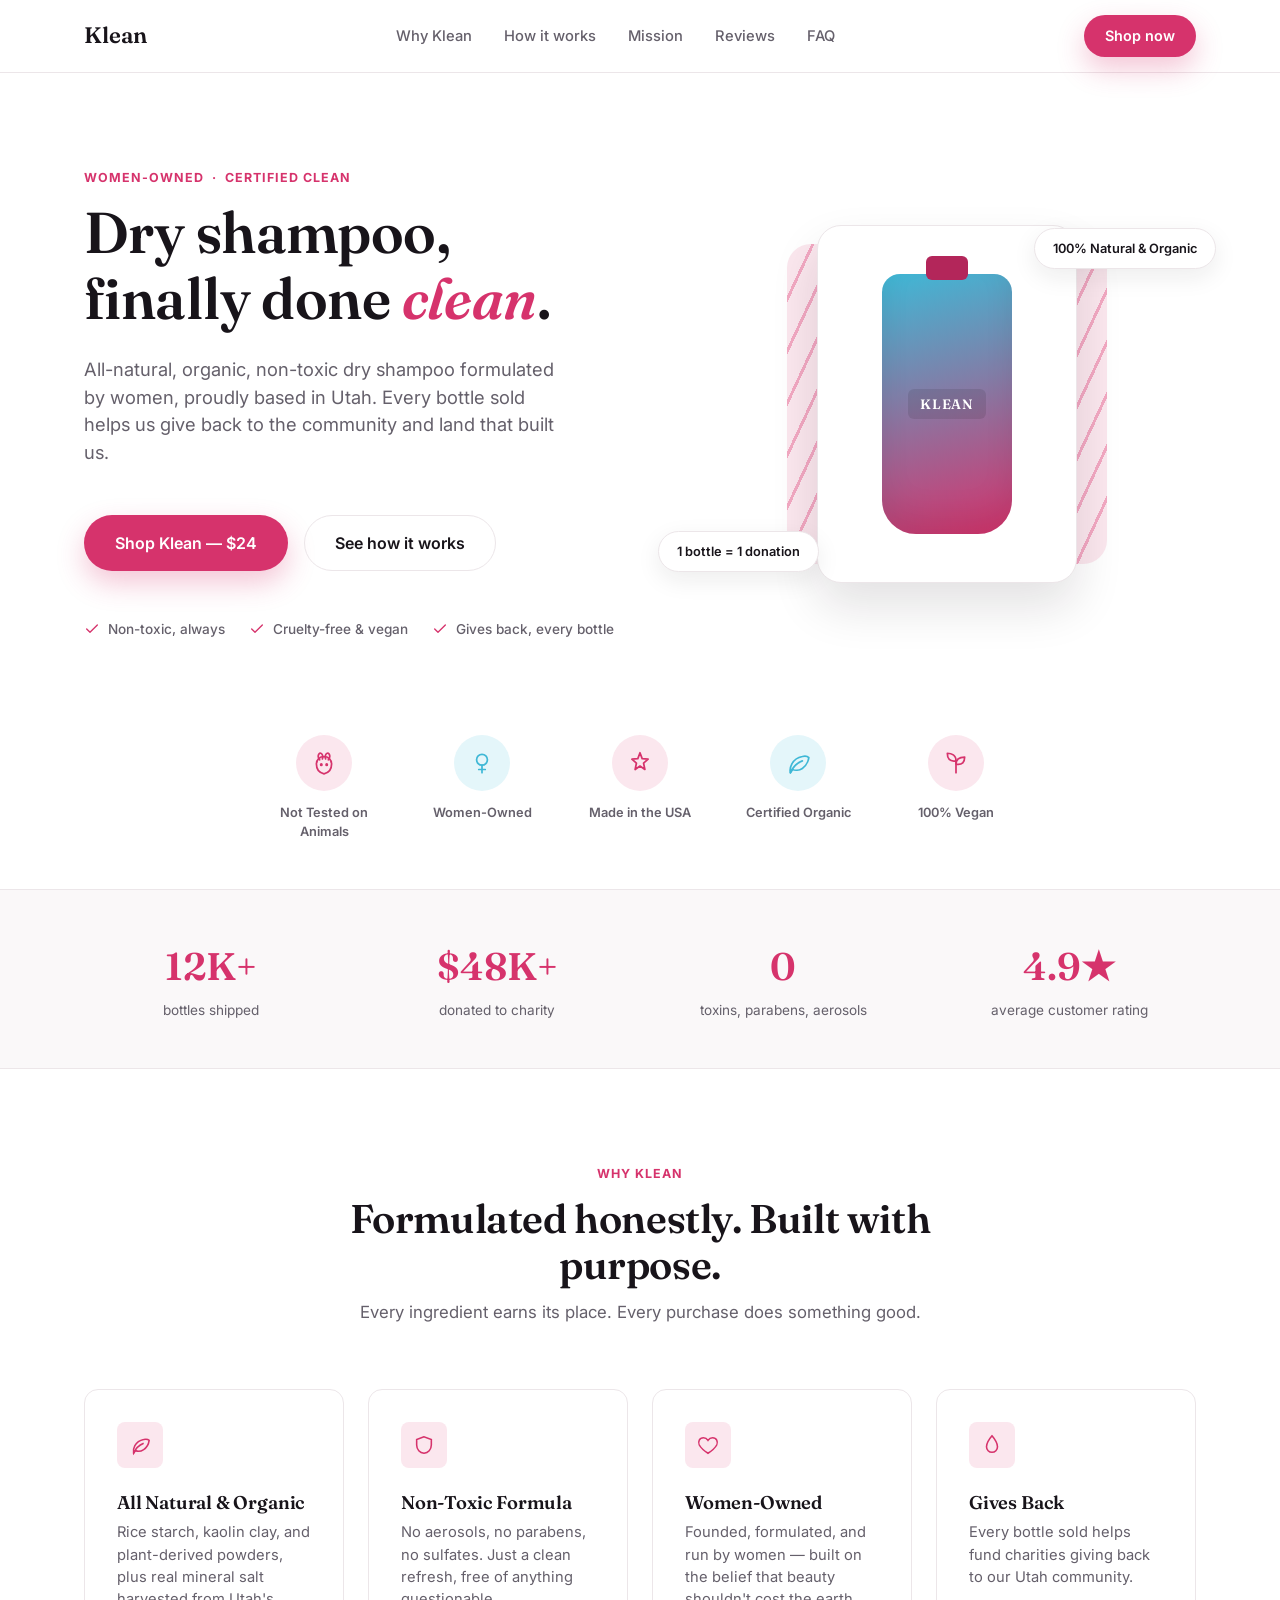
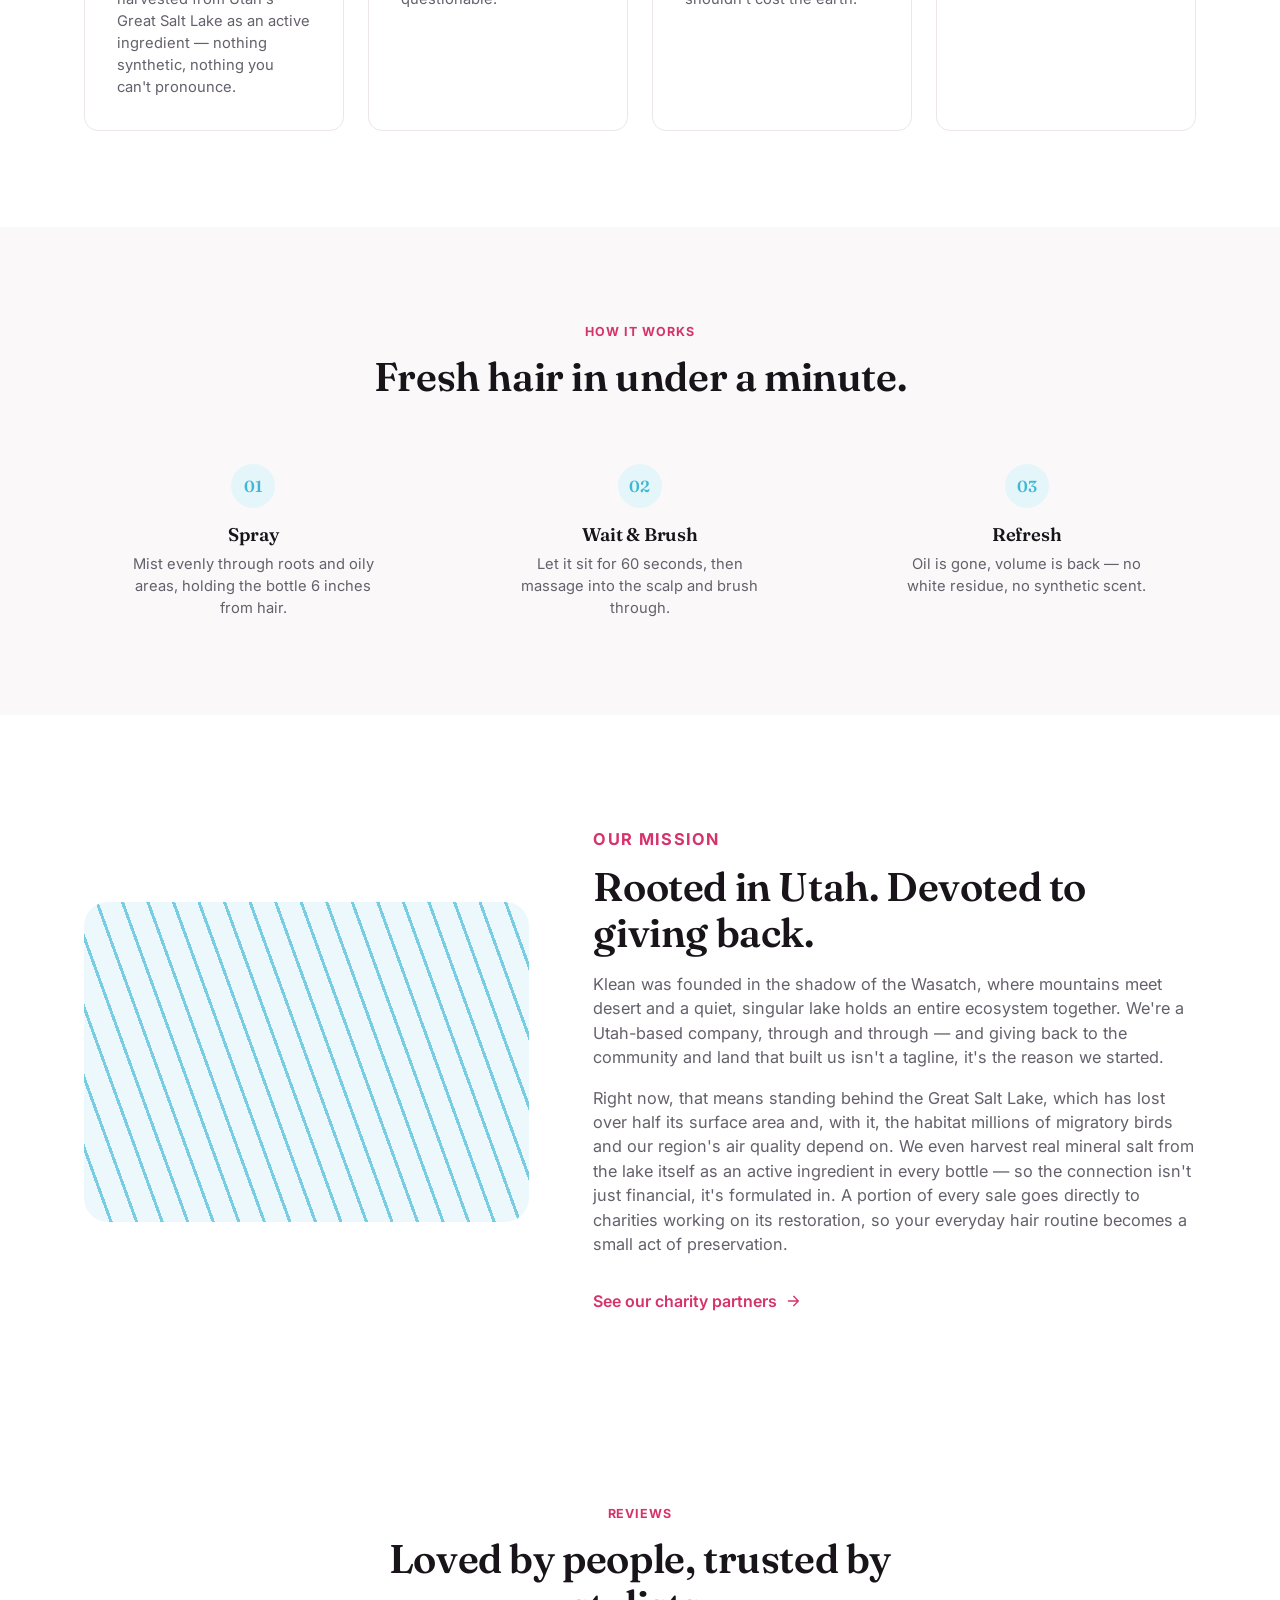
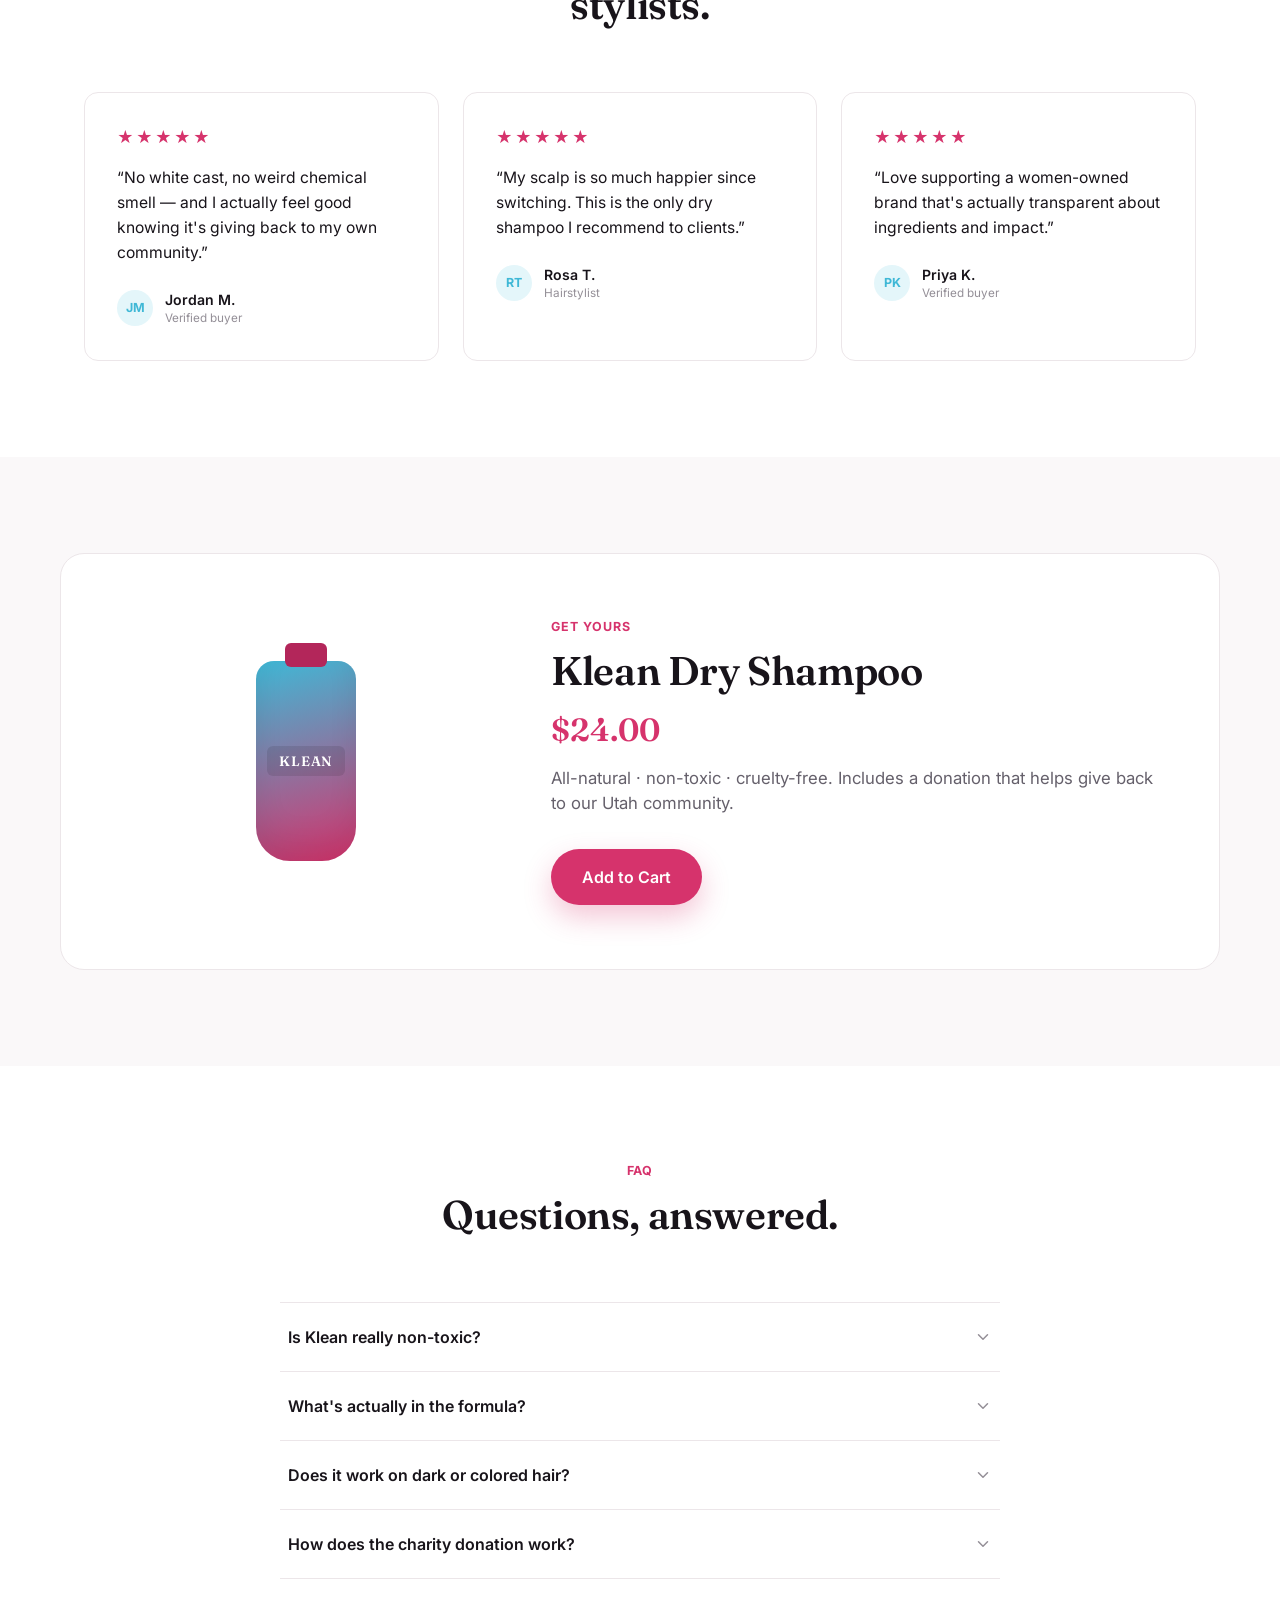
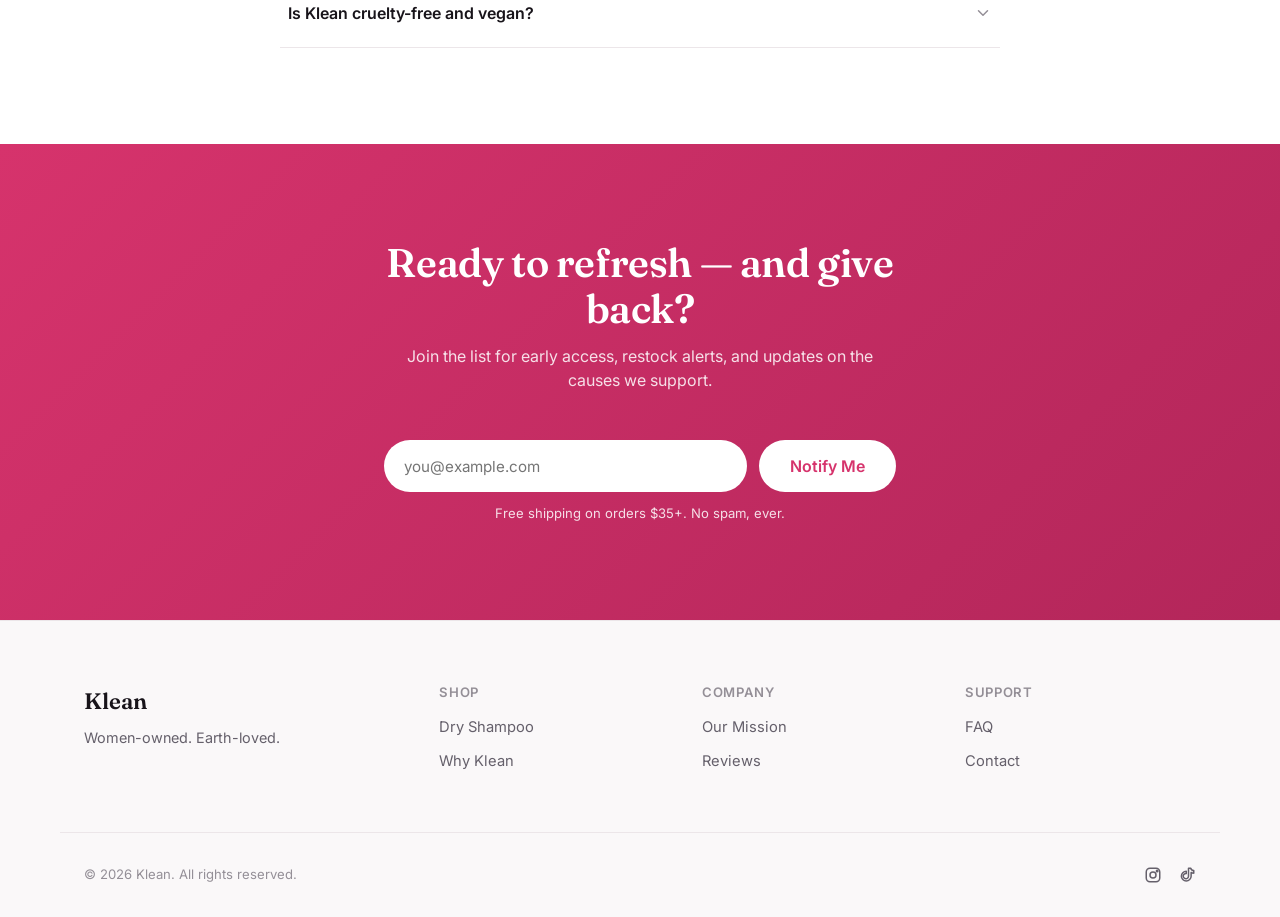
==== index.html @ 3b8fa29d "Initial commit: Klean dry shampoo landing page Premium responsive landing page with hero, certificat" ====
<!DOCTYPE html>
<html lang="en">
<head>
<meta charset="UTF-8">
<meta name="viewport" content="width=device-width, initial-scale=1.0">
<title>Klean — All-Natural, Non-Toxic Dry Shampoo</title>
<meta name="description" content="Klean is a women-owned, all-natural, organic, non-toxic dry shampoo, proudly based in Utah. Every bottle sold helps give back to the community and land that built us.">
<link rel="preconnect" href="https://fonts.googleapis.com">
<link rel="preconnect" href="https://fonts.gstatic.com" crossorigin>
<link href="https://fonts.googleapis.com/css2?family=Inter:wght@400;500;600;700;800&family=Fraunces:ital,wght@0,500;0,600;1,500&display=swap" rel="stylesheet">
<link rel="stylesheet" href="styles.css">
</head>
<body>

<a class="skip-link" href="#main">Skip to content</a>

<header class="site-header">
  <div class="container nav-row">
    <a href="#top" class="logo">Klean</a>

    <nav class="nav-links" id="nav-links" aria-label="Primary">
      <a href="#benefits">Why Klean</a>
      <a href="#how-it-works">How it works</a>
      <a href="#mission">Mission</a>
      <a href="#testimonials">Reviews</a>
      <a href="#faq">FAQ</a>
    </nav>

    <div class="nav-actions">
      <a href="#shop" class="btn btn-primary btn-sm">Shop now</a>
      <button class="nav-toggle" id="nav-toggle" aria-expanded="false" aria-controls="nav-links" aria-label="Toggle menu">
        <span></span><span></span><span></span>
      </button>
    </div>
  </div>
</header>

<main id="main">

  <!-- HERO -->
  <section class="hero" id="top">
    <div class="container hero-grid">
      <div class="hero-copy" data-reveal>
        <p class="eyebrow">Women-Owned &nbsp;&middot;&nbsp; Certified Clean</p>
        <h1>Dry shampoo,<br>finally done <em>clean</em>.</h1>
        <p class="hero-sub">All-natural, organic, non-toxic dry shampoo formulated by women, proudly based in Utah. Every bottle sold helps us give back to the community and land that built us.</p>
        <div class="hero-cta">
          <a href="#shop" class="btn btn-primary btn-lg">Shop Klean — $24</a>
          <a href="#how-it-works" class="btn btn-ghost btn-lg">See how it works</a>
        </div>
        <div class="hero-trust">
          <span><svg class="icon" viewBox="0 0 24 24"><path d="M20 6 9 17l-5-5"/></svg>Non-toxic, always</span>
          <span><svg class="icon" viewBox="0 0 24 24"><path d="M20 6 9 17l-5-5"/></svg>Cruelty-free &amp; vegan</span>
          <span><svg class="icon" viewBox="0 0 24 24"><path d="M20 6 9 17l-5-5"/></svg>Gives back, every bottle</span>
        </div>
      </div>

      <div class="hero-visual" data-reveal>
        <div class="hero-stripe-panel" aria-hidden="true"></div>
        <div class="bottle-card">
          <div class="bottle-mock">
            <span class="bottle-cap"></span>
            <span class="bottle-label">KLEAN</span>
          </div>
        </div>
        <div class="float-badge badge-top">100% Natural &amp; Organic</div>
        <div class="float-badge badge-bottom">1 bottle = 1 donation</div>
      </div>
    </div>
  </section>

  <!-- CERTIFICATIONS -->
  <section class="certs" aria-label="Certifications">
    <div class="container certs-grid" data-reveal>
      <div class="cert-badge">
        <div class="cert-icon">
          <svg viewBox="0 0 24 24"><path d="M8 9c-1.2-1.6-1.6-4-.7-5.3C8.4 2.4 9.6 3 10.4 4.3 11 5.3 11 7 10.5 8.2"/><path d="M16 9c1.2-1.6 1.6-4 .7-5.3C15.6 2.4 14.4 3 13.6 4.3 13 5.3 13 7 13.5 8.2"/><path d="M5 13a7 7 0 0 1 14 0c0 4-2 8-7 9-5-1-7-5-7-9z"/><circle cx="9.5" cy="13.5" r=".6" fill="currentColor"/><circle cx="14.5" cy="13.5" r=".6" fill="currentColor"/></svg>
        </div>
        <span>Not Tested on Animals</span>
      </div>
      <div class="cert-badge">
        <div class="cert-icon cert-icon-accent">
          <svg viewBox="0 0 24 24"><circle cx="12" cy="9" r="5"/><path d="M12 14v7M9 18h6"/></svg>
        </div>
        <span>Women-Owned</span>
      </div>
      <div class="cert-badge">
        <div class="cert-icon">
          <svg viewBox="0 0 24 24"><path d="M12 2.5 14 8l5.5.5-4.2 3.7L16.5 18 12 14.8 7.5 18l1.2-5.8L4.5 8.5 10 8z"/></svg>
        </div>
        <span>Made in the USA</span>
      </div>
      <div class="cert-badge">
        <div class="cert-icon cert-icon-accent">
          <svg viewBox="0 0 24 24"><path d="M5 21c-1-4 1-13 11-15 4-1 6 1 6 1s-1 7-6 10c-3 2-7 2-9 1z"/><path d="M5 21c2-5 6-9 11-11"/></svg>
        </div>
        <span>Certified Organic</span>
      </div>
      <div class="cert-badge">
        <div class="cert-icon">
          <svg viewBox="0 0 24 24"><path d="M12 21V10"/><path d="M12 10C12 5 8 3 4 3c0 5 2 8 8 7z"/><path d="M12 13c0-4.5 3.5-6.5 8-6.5 0 4.5-2 7.5-8 6.5z"/></svg>
        </div>
        <span>100% Vegan</span>
      </div>
    </div>
  </section>

  <!-- SOCIAL PROOF / STATS -->
  <section class="stats" aria-label="Our impact so far">
    <div class="container stats-grid" data-reveal>
      <div class="stat">
        <span class="stat-number">12K+</span>
        <span class="stat-label">bottles shipped</span>
      </div>
      <div class="stat">
        <span class="stat-number">$48K+</span>
        <span class="stat-label">donated to charity</span>
      </div>
      <div class="stat">
        <span class="stat-number">0</span>
        <span class="stat-label">toxins, parabens, aerosols</span>
      </div>
      <div class="stat">
        <span class="stat-number">4.9★</span>
        <span class="stat-label">average customer rating</span>
      </div>
    </div>
  </section>

  <!-- BENEFITS -->
  <section class="benefits" id="benefits">
    <div class="container">
      <div class="section-head" data-reveal>
        <p class="eyebrow">Why Klean</p>
        <h2>Formulated honestly. Built with purpose.</h2>
        <p class="section-sub">Every ingredient earns its place. Every purchase does something good.</p>
      </div>

      <div class="card-grid" data-reveal>
        <div class="card">
          <div class="card-icon">
            <svg viewBox="0 0 24 24"><path d="M5 21c-1-4 1-13 11-15 4-1 6 1 6 1s-1 7-6 10c-3 2-7 2-9 1z"/><path d="M5 21c2-5 6-9 11-11"/></svg>
          </div>
          <h3>All Natural &amp; Organic</h3>
          <p>Rice starch, kaolin clay, and plant-derived powders, plus real mineral salt harvested from Utah's Great Salt Lake as an active ingredient — nothing synthetic, nothing you can't pronounce.</p>
        </div>
        <div class="card">
          <div class="card-icon">
            <svg viewBox="0 0 24 24"><path d="M12 3 4 6v6c0 5 3.5 8.5 8 9 4.5-.5 8-4 8-9V6z"/></svg>
          </div>
          <h3>Non-Toxic Formula</h3>
          <p>No aerosols, no parabens, no sulfates. Just a clean refresh, free of anything questionable.</p>
        </div>
        <div class="card">
          <div class="card-icon">
            <svg viewBox="0 0 24 24"><path d="M12 21s-7-4.4-9.5-9C.8 8.3 2.6 4 7 4c2.2 0 3.9 1.3 5 3 1.1-1.7 2.8-3 5-3 4.4 0 6.2 4.3 4.5 8-2.5 4.6-9.5 9-9.5 9z"/></svg>
          </div>
          <h3>Women-Owned</h3>
          <p>Founded, formulated, and run by women — built on the belief that beauty shouldn't cost the earth.</p>
        </div>
        <div class="card">
          <div class="card-icon">
            <svg viewBox="0 0 24 24"><path d="M12 2s6 7 6 12a6 6 0 0 1-12 0c0-5 6-12 6-12z"/></svg>
          </div>
          <h3>Gives Back</h3>
          <p>Every bottle sold helps fund charities giving back to our Utah community.</p>
        </div>
      </div>
    </div>
  </section>

  <!-- HOW IT WORKS -->
  <section class="process" id="how-it-works">
    <div class="container">
      <div class="section-head" data-reveal>
        <p class="eyebrow">How it works</p>
        <h2>Fresh hair in under a minute.</h2>
      </div>

      <div class="process-grid" data-reveal>
        <div class="process-step">
          <span class="step-number">01</span>
          <h3>Spray</h3>
          <p>Mist evenly through roots and oily areas, holding the bottle 6 inches from hair.</p>
        </div>
        <div class="process-step">
          <span class="step-number">02</span>
          <h3>Wait &amp; Brush</h3>
          <p>Let it sit for 60 seconds, then massage into the scalp and brush through.</p>
        </div>
        <div class="process-step">
          <span class="step-number">03</span>
          <h3>Refresh</h3>
          <p>Oil is gone, volume is back — no white residue, no synthetic scent.</p>
        </div>
      </div>
    </div>
  </section>

  <!-- MISSION -->
  <section class="mission" id="mission">
    <div class="container mission-grid">
      <div class="mission-visual" data-reveal aria-hidden="true">
        <div class="mission-stripe-panel"></div>
      </div>
      <div class="mission-copy" data-reveal>
        <p class="eyebrow">Our Mission</p>
        <h2>Rooted in Utah. Devoted to giving back.</h2>
        <p>Klean was founded in the shadow of the Wasatch, where mountains meet desert and a quiet, singular lake holds an entire ecosystem together. We're a Utah-based company, through and through — and giving back to the community and land that built us isn't a tagline, it's the reason we started.</p>
        <p>Right now, that means standing behind the Great Salt Lake, which has lost over half its surface area and, with it, the habitat millions of migratory birds and our region's air quality depend on. We even harvest real mineral salt from the lake itself as an active ingredient in every bottle — so the connection isn't just financial, it's formulated in. A portion of every sale goes directly to charities working on its restoration, so your everyday hair routine becomes a small act of preservation.</p>
        <a href="#" class="link-arrow">See our charity partners <svg class="icon" viewBox="0 0 24 24"><path d="M5 12h14M13 5l7 7-7 7"/></svg></a>
      </div>
    </div>
  </section>

  <!-- TESTIMONIALS -->
  <section class="testimonials" id="testimonials">
    <div class="container">
      <div class="section-head" data-reveal>
        <p class="eyebrow">Reviews</p>
        <h2>Loved by people, trusted by stylists.</h2>
      </div>

      <div class="testimonial-grid" data-reveal>
        <figure class="testimonial-card">
          <div class="stars" aria-hidden="true">★★★★★</div>
          <blockquote>“No white cast, no weird chemical smell — and I actually feel good knowing it's giving back to my own community.”</blockquote>
          <figcaption>
            <span class="avatar">JM</span>
            <span>Jordan M. <small>Verified buyer</small></span>
          </figcaption>
        </figure>
        <figure class="testimonial-card">
          <div class="stars" aria-hidden="true">★★★★★</div>
          <blockquote>“My scalp is so much happier since switching. This is the only dry shampoo I recommend to clients.”</blockquote>
          <figcaption>
            <span class="avatar">RT</span>
            <span>Rosa T. <small>Hairstylist</small></span>
          </figcaption>
        </figure>
        <figure class="testimonial-card">
          <div class="stars" aria-hidden="true">★★★★★</div>
          <blockquote>“Love supporting a women-owned brand that's actually transparent about ingredients and impact.”</blockquote>
          <figcaption>
            <span class="avatar">PK</span>
            <span>Priya K. <small>Verified buyer</small></span>
          </figcaption>
        </figure>
      </div>
    </div>
  </section>

  <!-- SHOP -->
  <section class="shop" id="shop">
    <div class="container shop-grid">
      <div class="shop-visual" data-reveal>
        <div class="bottle-mock small">
          <span class="bottle-cap"></span>
          <span class="bottle-label">KLEAN</span>
        </div>
      </div>
      <div class="shop-copy" data-reveal>
        <p class="eyebrow">Get Yours</p>
        <h2>Klean Dry Shampoo</h2>
        <p class="price">$24.00</p>
        <p class="section-sub">All-natural &middot; non-toxic &middot; cruelty-free. Includes a donation that helps give back to our Utah community.</p>
        <a href="#" class="btn btn-primary btn-lg">Add to Cart</a>
      </div>
    </div>
  </section>

  <!-- FAQ -->
  <section class="faq" id="faq">
    <div class="container">
      <div class="section-head" data-reveal>
        <p class="eyebrow">FAQ</p>
        <h2>Questions, answered.</h2>
      </div>

      <div class="accordion" data-reveal>
        <div class="accordion-item">
          <button class="accordion-trigger" aria-expanded="false">
            Is Klean really non-toxic?
            <svg class="icon chevron" viewBox="0 0 24 24"><path d="M6 9l6 6 6-6"/></svg>
          </button>
          <div class="accordion-panel">
            <p>Yes. Klean contains no aerosols, parabens, sulfates, or synthetic fragrance — every ingredient is plant-derived and disclosed in full on the label.</p>
          </div>
        </div>
        <div class="accordion-item">
          <button class="accordion-trigger" aria-expanded="false">
            What's actually in the formula?
            <svg class="icon chevron" viewBox="0 0 24 24"><path d="M6 9l6 6 6-6"/></svg>
          </button>
          <div class="accordion-panel">
            <p>Rice and tapioca starch, kaolin clay, arrowroot powder, real mineral salt harvested from the Great Salt Lake, and essential oils of lavender and citrus. That's it.</p>
          </div>
        </div>
        <div class="accordion-item">
          <button class="accordion-trigger" aria-expanded="false">
            Does it work on dark or colored hair?
            <svg class="icon chevron" viewBox="0 0 24 24"><path d="M6 9l6 6 6-6"/></svg>
          </button>
          <div class="accordion-panel">
            <p>Yes — the lightweight arrowroot base blends in fully, with no white cast on dark or color-treated hair.</p>
          </div>
        </div>
        <div class="accordion-item">
          <button class="accordion-trigger" aria-expanded="false">
            How does the charity donation work?
            <svg class="icon chevron" viewBox="0 0 24 24"><path d="M6 9l6 6 6-6"/></svg>
          </button>
          <div class="accordion-panel">
            <p>A portion of every bottle sold is donated directly to vetted charities that support our local community and the Utah land we call home.</p>
          </div>
        </div>
        <div class="accordion-item">
          <button class="accordion-trigger" aria-expanded="false">
            Is Klean cruelty-free and vegan?
            <svg class="icon chevron" viewBox="0 0 24 24"><path d="M6 9l6 6 6-6"/></svg>
          </button>
          <div class="accordion-panel">
            <p>Always. Klean is 100% vegan and never tested on animals.</p>
          </div>
        </div>
      </div>
    </div>
  </section>

  <!-- FINAL CTA -->
  <section class="final-cta">
    <div class="container final-cta-inner" data-reveal>
      <h2>Ready to refresh — and give back?</h2>
      <p>Join the list for early access, restock alerts, and updates on the causes we support.</p>
      <form class="cta-form" onsubmit="return false;">
        <label class="sr-only" for="cta-email">Email address</label>
        <input id="cta-email" type="email" placeholder="you@example.com" required>
        <button type="submit" class="btn btn-primary btn-lg">Notify Me</button>
      </form>
      <p class="form-note">Free shipping on orders $35+. No spam, ever.</p>
    </div>
  </section>

</main>

<footer class="site-footer">
  <div class="container footer-grid">
    <div class="footer-brand">
      <div class="logo">Klean</div>
      <p>Women-owned. Earth-loved.</p>
    </div>
    <div class="footer-col">
      <h4>Shop</h4>
      <a href="#shop">Dry Shampoo</a>
      <a href="#benefits">Why Klean</a>
    </div>
    <div class="footer-col">
      <h4>Company</h4>
      <a href="#mission">Our Mission</a>
      <a href="#testimonials">Reviews</a>
    </div>
    <div class="footer-col">
      <h4>Support</h4>
      <a href="#faq">FAQ</a>
      <a href="#">Contact</a>
    </div>
  </div>
  <div class="container footer-bottom">
    <p>&copy; 2026 Klean. All rights reserved.</p>
    <div class="footer-socials" aria-label="Social media">
      <a href="#" aria-label="Instagram"><svg class="icon" viewBox="0 0 24 24"><rect x="3" y="3" width="18" height="18" rx="5"/><circle cx="12" cy="12" r="4"/><circle cx="17.5" cy="6.5" r="1"/></svg></a>
      <a href="#" aria-label="TikTok"><svg class="icon" viewBox="0 0 24 24"><path d="M14 3v10.5a3.5 3.5 0 1 1-3-3.46V7a6.5 6.5 0 1 0 6.5 6.5V8.5A6 6 0 0 0 21 9.5V6a4 4 0 0 1-4-3z"/></svg></a>
    </div>
  </div>
</footer>

<script src="script.js"></script>
</body>
</html>
---- styles.css ----
/* ============================================
   DESIGN TOKENS
   ============================================ */
:root {
  /* Color: 1 primary, 1 accent, neutrals */
  --color-primary: #D6336C;
  --color-primary-dark: #B3265A;
  --color-primary-tint: #FBE7EE;
  --color-primary-stripe: #F2A8C2;

  --color-accent: #3FB8D6;
  --color-accent-tint: #E4F6FA;

  --color-bg: #FFFFFF;
  --color-bg-subtle: #FAF8F9;
  --color-text: #18141A;
  --color-text-muted: #65606B;
  --color-text-faint: #948F97;
  --color-border: #ECE6E9;

  /* Spacing scale */
  --space-1: 4px;
  --space-2: 8px;
  --space-3: 12px;
  --space-4: 16px;
  --space-5: 24px;
  --space-6: 32px;
  --space-8: 48px;
  --space-10: 64px;
  --space-12: 96px;
  --space-16: 140px;

  /* Radius */
  --radius-sm: 8px;
  --radius-md: 14px;
  --radius-lg: 24px;
  --radius-full: 999px;

  /* Shadows */
  --shadow-sm: 0 1px 2px rgba(24,20,26,0.05), 0 1px 1px rgba(24,20,26,0.04);
  --shadow-md: 0 8px 24px rgba(24,20,26,0.08);
  --shadow-lg: 0 24px 48px rgba(24,20,26,0.12);
  --shadow-primary: 0 12px 28px rgba(214,51,108,0.28);

  /* Motion */
  --ease: cubic-bezier(0.4, 0, 0.2, 1);
  --t-fast: 0.18s;
  --t-base: 0.28s;

  --font-body: 'Inter', -apple-system, BlinkMacSystemFont, sans-serif;
  --font-display: 'Fraunces', Georgia, serif;
}

/* ============================================
   RESET
   ============================================ */
* { box-sizing: border-box; }
html { scroll-behavior: smooth; }
body {
  margin: 0;
  font-family: var(--font-body);
  color: var(--color-text);
  background: var(--color-bg);
  -webkit-font-smoothing: antialiased;
  line-height: 1.5;
}
img, svg { display: block; max-width: 100%; }
ul, ol { margin: 0; padding: 0; }
button { font-family: inherit; }

@media (prefers-reduced-motion: reduce) {
  html { scroll-behavior: auto; }
  * { animation-duration: 0.01ms !important; transition-duration: 0.01ms !important; }
}

/* ============================================
   UTILITIES
   ============================================ */
.container {
  max-width: 1160px;
  margin: 0 auto;
  padding: 0 var(--space-5);
}

.sr-only {
  position: absolute;
  width: 1px; height: 1px;
  overflow: hidden;
  clip: rect(0,0,0,0);
}

.skip-link {
  position: absolute;
  left: -999px;
  top: 0;
  background: var(--color-primary);
  color: #fff;
  padding: 10px 16px;
  border-radius: var(--radius-sm);
  z-index: 100;
}
.skip-link:focus {
  left: var(--space-4);
  top: var(--space-4);
}

.icon {
  width: 18px;
  height: 18px;
  stroke: currentColor;
  fill: none;
  stroke-width: 2;
  stroke-linecap: round;
  stroke-linejoin: round;
  flex-shrink: 0;
}

a { color: inherit; }
:focus-visible {
  outline: 2px solid var(--color-accent);
  outline-offset: 3px;
}

/* Scroll reveal */
[data-reveal] {
  opacity: 0;
  transform: translateY(18px);
  transition: opacity 0.6s var(--ease), transform 0.6s var(--ease);
}
[data-reveal].in-view {
  opacity: 1;
  transform: translateY(0);
}

/* ============================================
   TYPOGRAPHY
   ============================================ */
h1, h2, h3, h4 {
  font-family: var(--font-display);
  font-weight: 600;
  line-height: 1.15;
  margin: 0;
  letter-spacing: -0.01em;
}

h1 { font-size: clamp(2.4rem, 5vw, 3.6rem); }
h2 { font-size: clamp(1.8rem, 3.2vw, 2.5rem); }
h3 { font-size: 1.15rem; }

p { margin: 0; color: var(--color-text-muted); }

em {
  font-style: italic;
  color: var(--color-primary);
}

.eyebrow {
  font-size: 0.78rem;
  font-weight: 700;
  letter-spacing: 0.08em;
  text-transform: uppercase;
  color: var(--color-primary);
  margin: 0 0 var(--space-3) 0;
}

.section-head {
  max-width: 620px;
  margin: 0 auto var(--space-10) auto;
  text-align: center;
}

.section-sub {
  margin-top: var(--space-3);
  font-size: 1.05rem;
}

/* ============================================
   BUTTONS
   ============================================ */
.btn {
  display: inline-flex;
  align-items: center;
  justify-content: center;
  gap: var(--space-2);
  font-weight: 600;
  border-radius: var(--radius-full);
  border: 1px solid transparent;
  cursor: pointer;
  transition: transform var(--t-fast) var(--ease), box-shadow var(--t-fast) var(--ease), background var(--t-fast) var(--ease), color var(--t-fast) var(--ease);
  text-decoration: none;
  white-space: nowrap;
}

.btn-primary {
  background: var(--color-primary);
  color: #fff;
  box-shadow: var(--shadow-primary);
}
.btn-primary:hover {
  background: var(--color-primary-dark);
  transform: translateY(-1px);
}
.btn-primary:active { transform: translateY(0); }

.btn-ghost {
  background: transparent;
  color: var(--color-text);
  border-color: var(--color-border);
}
.btn-ghost:hover {
  border-color: var(--color-primary);
  color: var(--color-primary);
}

.btn-sm { padding: 9px 20px; font-size: 0.9rem; }
.btn-lg { padding: 15px 30px; font-size: 1rem; }

/* ============================================
   HEADER / NAV
   ============================================ */
.site-header {
  position: sticky;
  top: 0;
  z-index: 50;
  background: rgba(255,255,255,0.85);
  backdrop-filter: blur(10px) saturate(1.4);
  border-bottom: 1px solid var(--color-border);
}

.nav-row {
  display: flex;
  align-items: center;
  justify-content: space-between;
  height: 72px;
}

.logo {
  font-family: var(--font-display);
  font-weight: 600;
  font-size: 1.4rem;
  color: var(--color-text);
  text-decoration: none;
}

.nav-links {
  display: flex;
  gap: var(--space-6);
}

.nav-links a {
  font-size: 0.92rem;
  font-weight: 500;
  color: var(--color-text-muted);
  text-decoration: none;
  transition: color var(--t-fast) var(--ease);
}
.nav-links a:hover { color: var(--color-text); }

.nav-actions {
  display: flex;
  align-items: center;
  gap: var(--space-4);
}

.nav-toggle {
  display: none;
  flex-direction: column;
  justify-content: center;
  gap: 5px;
  width: 38px;
  height: 38px;
  border: none;
  background: transparent;
  cursor: pointer;
  border-radius: var(--radius-sm);
}
.nav-toggle span {
  display: block;
  height: 2px;
  width: 100%;
  background: var(--color-text);
  border-radius: 2px;
  transition: transform var(--t-base) var(--ease), opacity var(--t-base) var(--ease);
}

/* ============================================
   HERO
   ============================================ */
.hero {
  padding: var(--space-12) 0 var(--space-10);
  overflow: hidden;
}

.hero-grid {
  display: grid;
  grid-template-columns: 1.05fr 0.95fr;
  gap: var(--space-10);
  align-items: center;
}

.hero h1 { color: var(--color-text); }

.hero-sub {
  margin-top: var(--space-5);
  font-size: 1.15rem;
  max-width: 480px;
}

.hero-cta {
  display: flex;
  gap: var(--space-4);
  margin-top: var(--space-8);
  flex-wrap: wrap;
}

.hero-trust {
  display: flex;
  flex-wrap: wrap;
  gap: var(--space-5);
  margin-top: var(--space-8);
}
.hero-trust span {
  display: inline-flex;
  align-items: center;
  gap: var(--space-2);
  font-size: 0.85rem;
  font-weight: 500;
  color: var(--color-text-muted);
}
.hero-trust .icon { color: var(--color-primary); width: 16px; height: 16px; }

.hero-visual {
  position: relative;
  display: flex;
  align-items: center;
  justify-content: center;
  min-height: 420px;
}

.hero-stripe-panel {
  position: absolute;
  width: 320px;
  height: 320px;
  border-radius: var(--radius-lg);
  background-color: var(--color-primary-tint);
  background-image: repeating-linear-gradient(
    115deg,
    var(--color-primary-stripe) 0px,
    var(--color-primary-stripe) 3px,
    transparent 3px,
    transparent 22px
  );
  z-index: 0;
}

.bottle-card {
  position: relative;
  z-index: 1;
  background: var(--color-bg);
  border-radius: var(--radius-lg);
  padding: var(--space-8) var(--space-10);
  box-shadow: var(--shadow-lg);
  border: 1px solid var(--color-border);
}

.bottle-mock {
  width: 130px;
  height: 260px;
  background: linear-gradient(165deg, var(--color-accent), var(--color-primary));
  border-radius: 18px 18px 34px 34px;
  position: relative;
  display: flex;
  align-items: center;
  justify-content: center;
  box-shadow: inset 0 -20px 30px rgba(0,0,0,0.08);
}

.bottle-mock.small { width: 100px; height: 200px; }

.bottle-cap {
  position: absolute;
  top: -18px;
  left: 50%;
  transform: translateX(-50%);
  width: 42px;
  height: 24px;
  background: var(--color-primary-dark);
  border-radius: 6px;
}

.bottle-label {
  font-family: var(--font-display);
  font-weight: 600;
  color: #fff;
  letter-spacing: 0.06em;
  font-size: 0.85rem;
  background: rgba(0,0,0,0.1);
  padding: 5px 12px;
  border-radius: 6px;
}

.float-badge {
  position: absolute;
  background: var(--color-bg);
  border: 1px solid var(--color-border);
  border-radius: var(--radius-full);
  padding: 10px 18px;
  font-size: 0.8rem;
  font-weight: 600;
  box-shadow: var(--shadow-md);
  z-index: 2;
}
.badge-top { top: 8%; right: -4%; }
.badge-bottom { bottom: 10%; left: -8%; }

/* ============================================
   STATS / SOCIAL PROOF
   ============================================ */
/* ============================================
   CERTIFICATION BADGES
   ============================================ */
.certs {
  padding: var(--space-6) 0 var(--space-8);
}

.certs-grid {
  display: flex;
  justify-content: center;
  align-items: flex-start;
  gap: var(--space-8);
  flex-wrap: wrap;
}

.cert-badge {
  display: flex;
  flex-direction: column;
  align-items: center;
  gap: var(--space-3);
  width: 110px;
  text-align: center;
}

.cert-icon {
  width: 56px;
  height: 56px;
  border-radius: 50%;
  background: var(--color-primary-tint);
  color: var(--color-primary);
  display: flex;
  align-items: center;
  justify-content: center;
  transition: transform var(--t-base) var(--ease);
}
.cert-icon-accent {
  background: var(--color-accent-tint);
  color: var(--color-accent);
}
.cert-icon svg {
  width: 26px;
  height: 26px;
  stroke: currentColor;
  fill: none;
  stroke-width: 1.6;
  stroke-linecap: round;
  stroke-linejoin: round;
}
.cert-badge:hover .cert-icon { transform: translateY(-3px); }

.cert-badge span {
  font-size: 0.8rem;
  font-weight: 600;
  color: var(--color-text-muted);
}

.stats {
  background: var(--color-bg-subtle);
  border-top: 1px solid var(--color-border);
  border-bottom: 1px solid var(--color-border);
  padding: var(--space-8) 0;
}

.stats-grid {
  display: grid;
  grid-template-columns: repeat(4, 1fr);
  gap: var(--space-6);
  text-align: center;
}

.stat-number {
  display: block;
  font-family: var(--font-display);
  font-size: clamp(1.8rem, 3vw, 2.4rem);
  font-weight: 600;
  color: var(--color-primary);
}

.stat-label {
  display: block;
  margin-top: var(--space-1);
  font-size: 0.85rem;
  color: var(--color-text-muted);
}

/* ============================================
   SECTIONS - shared rhythm
   ============================================ */
section { padding: var(--space-12) 0; }

/* ============================================
   BENEFITS / CARDS
   ============================================ */
.card-grid {
  display: grid;
  grid-template-columns: repeat(4, 1fr);
  gap: var(--space-5);
}

.card {
  background: var(--color-bg);
  border: 1px solid var(--color-border);
  border-radius: var(--radius-md);
  padding: var(--space-6);
  transition: transform var(--t-base) var(--ease), box-shadow var(--t-base) var(--ease), border-color var(--t-base) var(--ease);
}
.card:hover {
  transform: translateY(-4px);
  box-shadow: var(--shadow-md);
  border-color: transparent;
}

.card-icon {
  width: 46px;
  height: 46px;
  border-radius: var(--radius-sm);
  background: var(--color-primary-tint);
  color: var(--color-primary);
  display: flex;
  align-items: center;
  justify-content: center;
  margin-bottom: var(--space-5);
}
.card-icon svg { width: 22px; height: 22px; stroke: currentColor; fill: none; stroke-width: 1.7; }

.card h3 { margin-bottom: var(--space-2); }
.card p { font-size: 0.92rem; }

/* ============================================
   PROCESS
   ============================================ */
.process { background: var(--color-bg-subtle); }

.process-grid {
  display: grid;
  grid-template-columns: repeat(3, 1fr);
  gap: var(--space-8);
}

.process-step {
  text-align: center;
  position: relative;
}

.step-number {
  display: inline-flex;
  align-items: center;
  justify-content: center;
  width: 44px;
  height: 44px;
  border-radius: 50%;
  background: var(--color-accent-tint);
  color: var(--color-accent);
  font-family: var(--font-display);
  font-weight: 600;
  margin-bottom: var(--space-4);
}

.process-step h3 { margin-bottom: var(--space-2); }
.process-step p { font-size: 0.92rem; max-width: 260px; margin: 0 auto; }

/* ============================================
   MISSION
   ============================================ */
.mission-grid {
  display: grid;
  grid-template-columns: 0.85fr 1.15fr;
  gap: var(--space-10);
  align-items: center;
}

.mission-visual { min-height: 320px; position: relative; }

.mission-stripe-panel {
  position: absolute;
  inset: 0;
  border-radius: var(--radius-lg);
  background-color: var(--color-accent-tint);
  background-image: repeating-linear-gradient(
    70deg,
    var(--color-accent) 0px,
    var(--color-accent) 3px,
    transparent 3px,
    transparent 24px
  );
  opacity: 0.7;
}

.mission-copy p { margin-top: var(--space-4); font-size: 1.02rem; }
.mission-copy h2 { margin-top: 0; }

.link-arrow {
  display: inline-flex;
  align-items: center;
  gap: var(--space-2);
  margin-top: var(--space-6);
  font-weight: 600;
  color: var(--color-primary);
  text-decoration: none;
  transition: gap var(--t-fast) var(--ease);
}
.link-arrow .icon { width: 16px; height: 16px; transition: transform var(--t-fast) var(--ease); }
.link-arrow:hover .icon { transform: translateX(3px); }

/* ============================================
   TESTIMONIALS
   ============================================ */
.testimonial-grid {
  display: grid;
  grid-template-columns: repeat(3, 1fr);
  gap: var(--space-5);
}

.testimonial-card {
  margin: 0;
  background: var(--color-bg);
  border: 1px solid var(--color-border);
  border-radius: var(--radius-md);
  padding: var(--space-6);
}

.stars { color: var(--color-primary); letter-spacing: 2px; margin-bottom: var(--space-4); }

blockquote {
  margin: 0 0 var(--space-5) 0;
  font-size: 0.98rem;
  color: var(--color-text);
  line-height: 1.6;
}

figcaption {
  display: flex;
  align-items: center;
  gap: var(--space-3);
  font-size: 0.88rem;
  font-weight: 600;
}
figcaption small {
  display: block;
  font-weight: 400;
  color: var(--color-text-faint);
}

.avatar {
  width: 36px;
  height: 36px;
  border-radius: 50%;
  background: var(--color-accent-tint);
  color: var(--color-accent);
  display: flex;
  align-items: center;
  justify-content: center;
  font-size: 0.78rem;
  font-weight: 700;
  flex-shrink: 0;
}

/* ============================================
   SHOP
   ============================================ */
.shop { background: var(--color-bg-subtle); }

.shop-grid {
  display: grid;
  grid-template-columns: 0.6fr 1fr;
  gap: var(--space-10);
  align-items: center;
  background: var(--color-bg);
  border: 1px solid var(--color-border);
  border-radius: var(--radius-lg);
  padding: var(--space-10);
}

.shop-visual { display: flex; justify-content: center; }

.price {
  font-family: var(--font-display);
  font-size: 2rem;
  font-weight: 600;
  color: var(--color-primary);
  margin: var(--space-3) 0;
}

.shop-copy .btn { margin-top: var(--space-6); }

/* ============================================
   FAQ / ACCORDION
   ============================================ */
.accordion {
  max-width: 720px;
  margin: 0 auto;
  border-top: 1px solid var(--color-border);
}

.accordion-item {
  border-bottom: 1px solid var(--color-border);
}

.accordion-trigger {
  width: 100%;
  display: flex;
  align-items: center;
  justify-content: space-between;
  gap: var(--space-4);
  background: none;
  border: none;
  text-align: left;
  padding: var(--space-5) var(--space-2);
  font-size: 1rem;
  font-weight: 600;
  color: var(--color-text);
  cursor: pointer;
}

.chevron { color: var(--color-text-faint); transition: transform var(--t-base) var(--ease); }
.accordion-trigger[aria-expanded="true"] .chevron { transform: rotate(180deg); color: var(--color-primary); }

.accordion-panel {
  max-height: 0;
  overflow: hidden;
  transition: max-height var(--t-base) var(--ease);
}

.accordion-panel p {
  padding: 0 var(--space-2) var(--space-5);
  font-size: 0.95rem;
}

/* ============================================
   FINAL CTA
   ============================================ */
.final-cta {
  background: linear-gradient(135deg, var(--color-primary), var(--color-primary-dark));
  color: #fff;
}

.final-cta-inner {
  text-align: center;
  max-width: 560px;
}

.final-cta h2 { color: #fff; }
.final-cta p { color: rgba(255,255,255,0.85); margin-top: var(--space-3); }

.cta-form {
  display: flex;
  gap: var(--space-3);
  margin-top: var(--space-8);
  flex-wrap: wrap;
  justify-content: center;
}

.cta-form input {
  flex: 1;
  min-width: 220px;
  padding: 14px 20px;
  border-radius: var(--radius-full);
  border: none;
  font-size: 0.95rem;
  font-family: inherit;
}
.cta-form input:focus-visible { outline: 2px solid #fff; outline-offset: 2px; }

.final-cta .btn-primary {
  background: #fff;
  color: var(--color-primary);
  box-shadow: none;
}
.final-cta .btn-primary:hover { background: rgba(255,255,255,0.9); }

.form-note {
  margin-top: var(--space-4);
  font-size: 0.82rem;
  color: rgba(255,255,255,0.7);
}

/* ============================================
   FOOTER
   ============================================ */
.site-footer {
  background: var(--color-bg-subtle);
  border-top: 1px solid var(--color-border);
  padding: var(--space-10) 0 var(--space-6);
}

.footer-grid {
  display: grid;
  grid-template-columns: 1.4fr 1fr 1fr 1fr;
  gap: var(--space-6);
  padding-bottom: var(--space-8);
}

.footer-brand p { margin-top: var(--space-2); font-size: 0.9rem; }

.footer-col h4 {
  font-family: var(--font-body);
  font-size: 0.82rem;
  text-transform: uppercase;
  letter-spacing: 0.05em;
  color: var(--color-text-faint);
  margin-bottom: var(--space-4);
}

.footer-col a {
  display: block;
  text-decoration: none;
  color: var(--color-text-muted);
  font-size: 0.92rem;
  margin-bottom: var(--space-3);
  transition: color var(--t-fast) var(--ease);
}
.footer-col a:hover { color: var(--color-primary); }

.footer-bottom {
  display: flex;
  align-items: center;
  justify-content: space-between;
  border-top: 1px solid var(--color-border);
  padding-top: var(--space-6);
}

.footer-bottom p { font-size: 0.82rem; color: var(--color-text-faint); margin: 0; }

.footer-socials { display: flex; gap: var(--space-4); }
.footer-socials a {
  color: var(--color-text-muted);
  transition: color var(--t-fast) var(--ease);
}
.footer-socials a:hover { color: var(--color-primary); }

/* ============================================
   RESPONSIVE
   ============================================ */
@media (max-width: 980px) {
  .hero-grid { grid-template-columns: 1fr; }
  .hero-visual { min-height: 340px; margin-top: var(--space-6); }
  .mission-grid { grid-template-columns: 1fr; }
  .mission-visual { min-height: 220px; order: 2; }
  .shop-grid { grid-template-columns: 1fr; text-align: center; }
  .shop-visual { order: -1; }
  .card-grid { grid-template-columns: repeat(2, 1fr); }
  .process-grid { grid-template-columns: 1fr; gap: var(--space-10); }
  .testimonial-grid { grid-template-columns: 1fr; }
  .footer-grid { grid-template-columns: repeat(2, 1fr); }
}

@media (max-width: 720px) {
  :root {
    --space-12: 64px;
    --space-10: 48px;
  }

  .nav-links {
    position: absolute;
    top: 72px;
    left: 0;
    right: 0;
    background: var(--color-bg);
    border-bottom: 1px solid var(--color-border);
    flex-direction: column;
    padding: var(--space-5);
    gap: var(--space-4);
    display: none;
  }
  .nav-links.open { display: flex; }
  .nav-actions .btn-sm { display: none; }
  .nav-toggle { display: flex; }

  .stats-grid { grid-template-columns: repeat(2, 1fr); gap: var(--space-8) var(--space-5); }
  .certs-grid { gap: var(--space-6) var(--space-5); }
  .cert-badge { width: 88px; }
  .cert-icon { width: 48px; height: 48px; }
  .cert-icon svg { width: 22px; height: 22px; }
  .cert-badge span { font-size: 0.74rem; }
  .card-grid { grid-template-columns: 1fr; }
  .footer-grid { grid-template-columns: 1fr; gap: var(--space-8); }
  .footer-bottom { flex-direction: column; gap: var(--space-4); text-align: center; }
  .hero-cta { flex-direction: column; align-items: stretch; }
  .hero-cta .btn { width: 100%; }
}
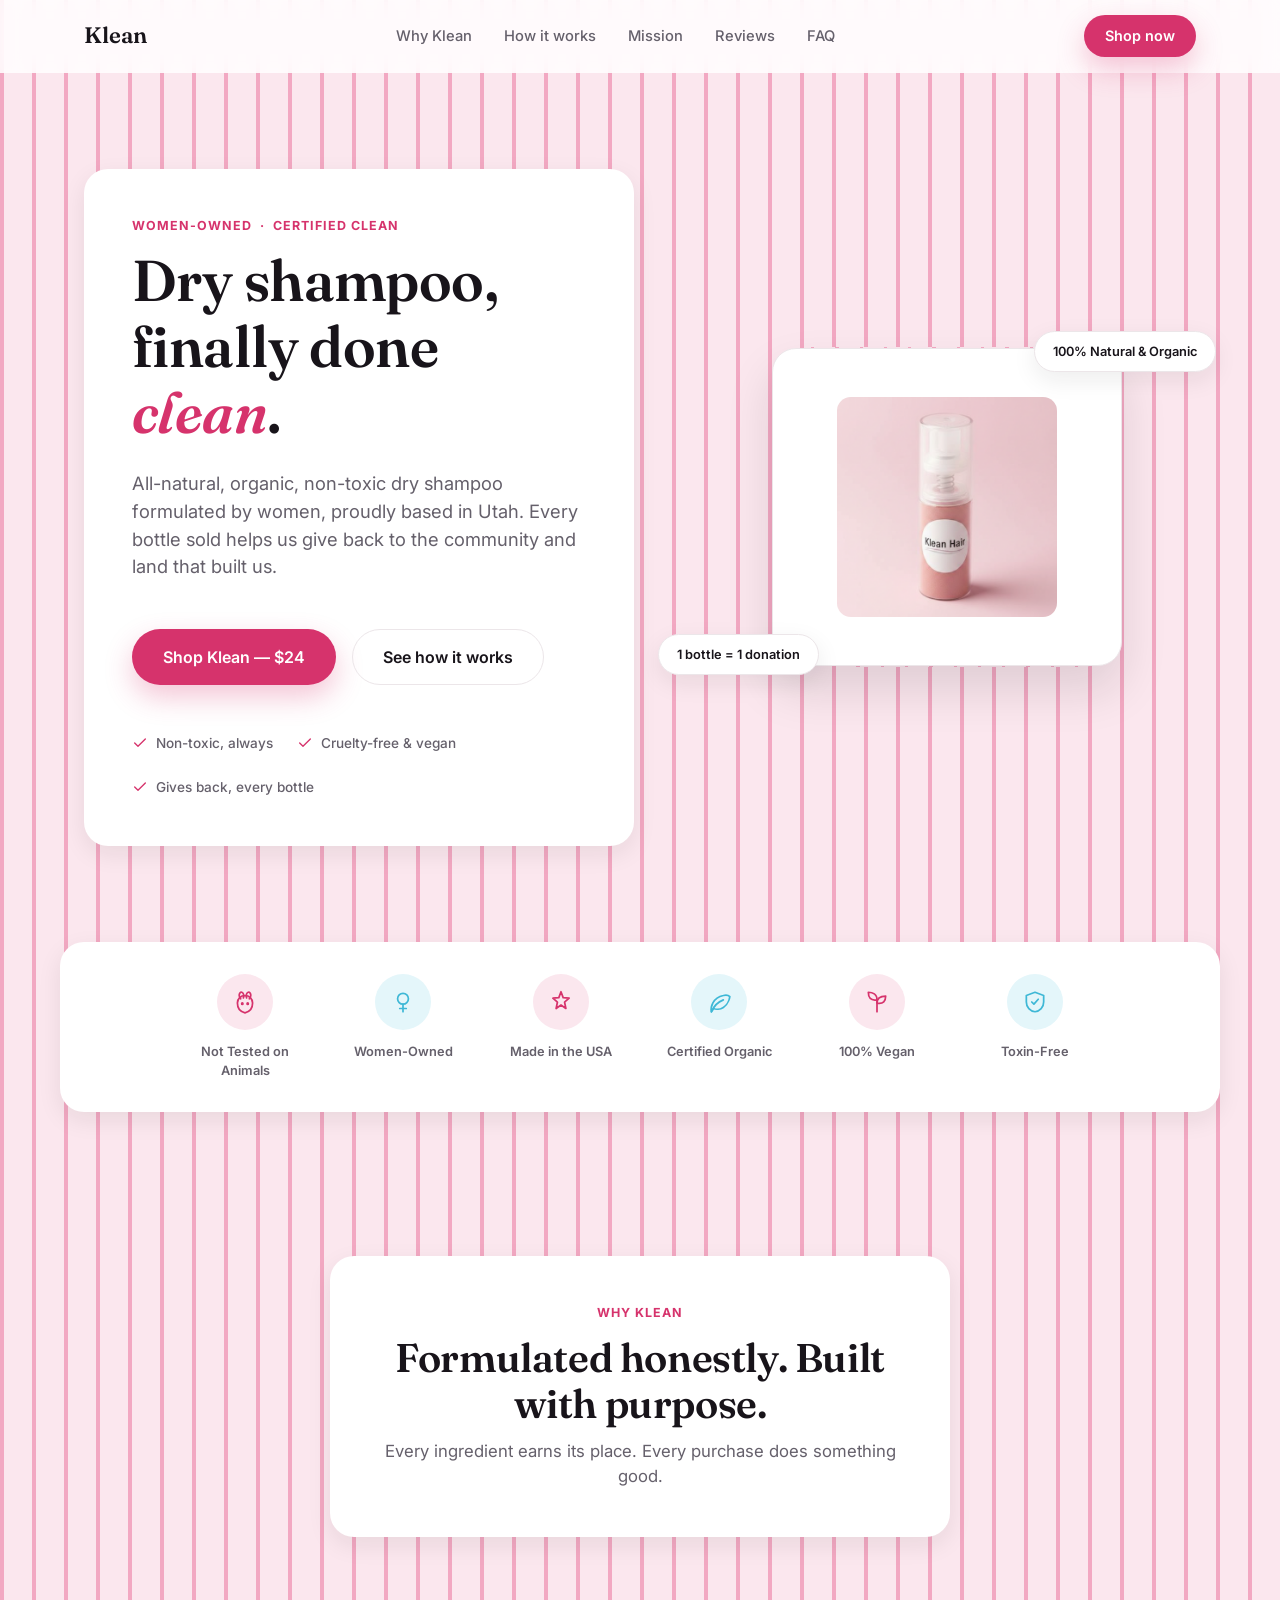
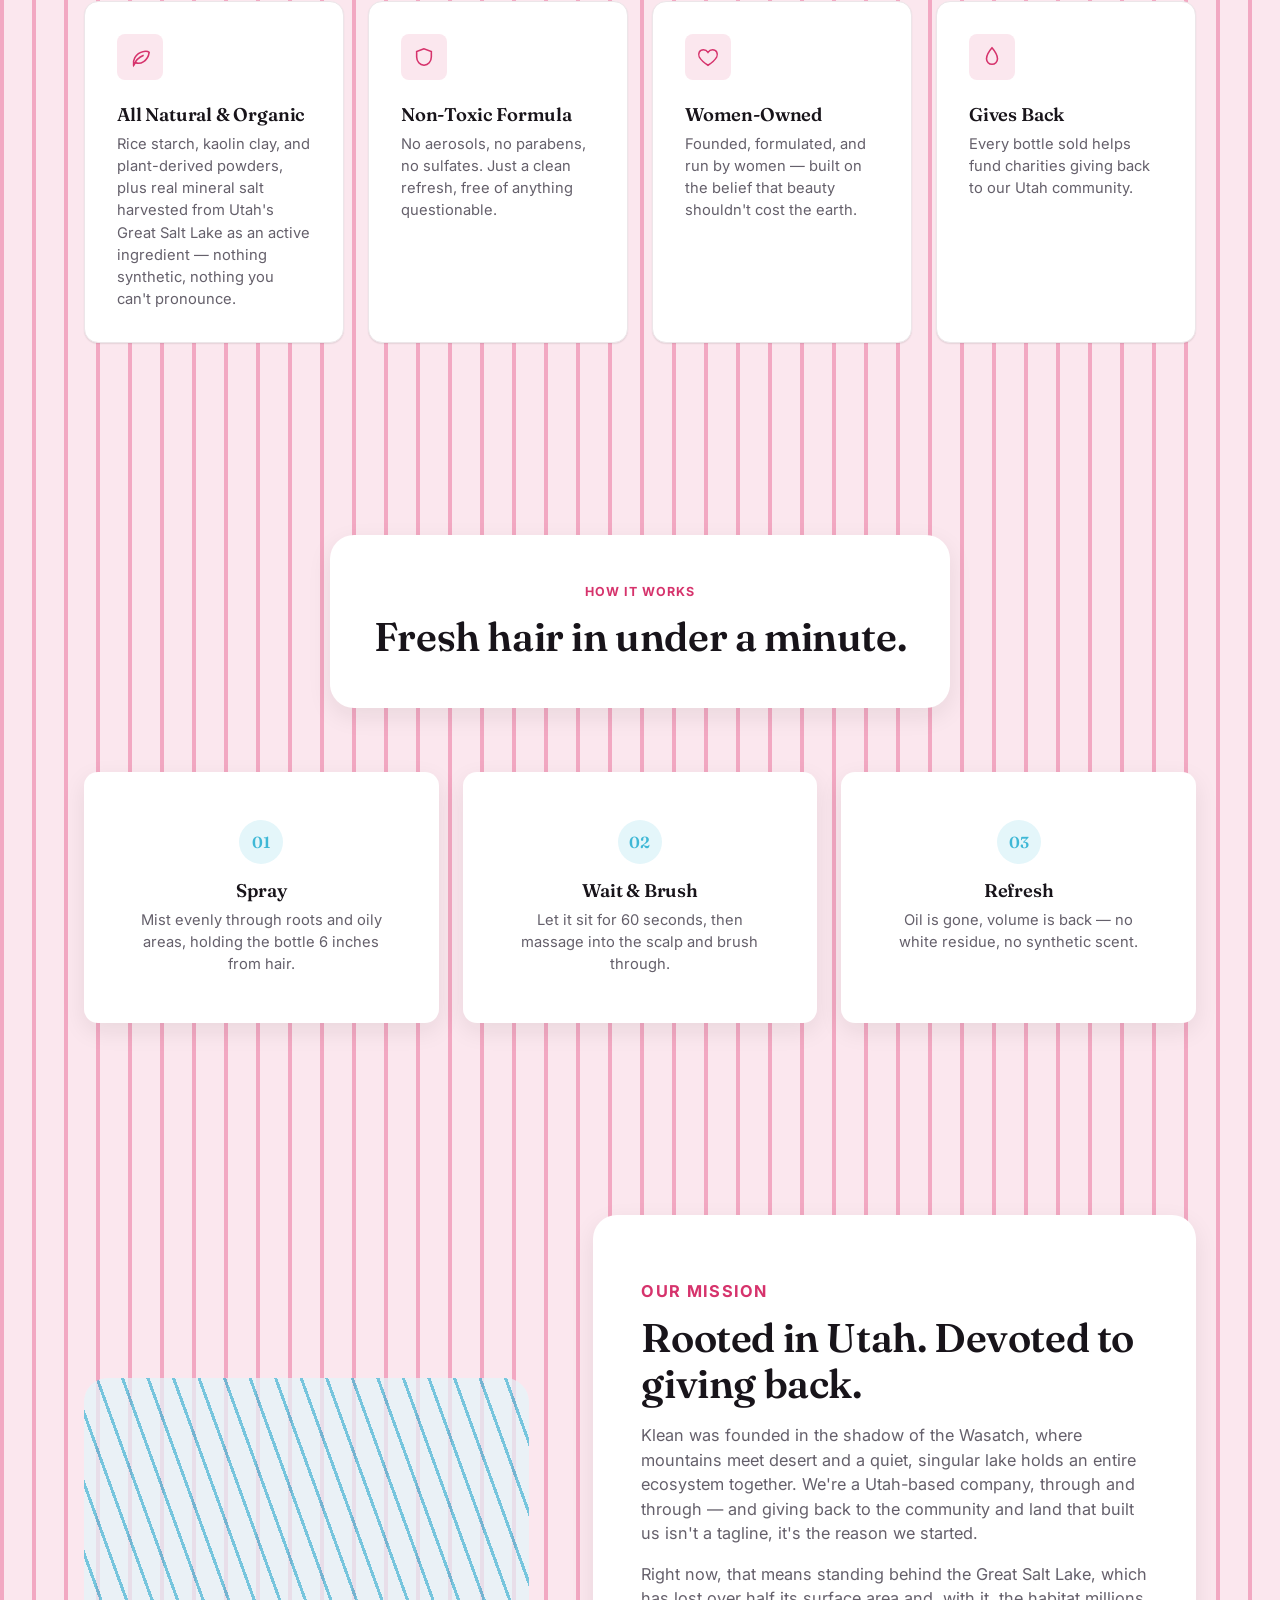
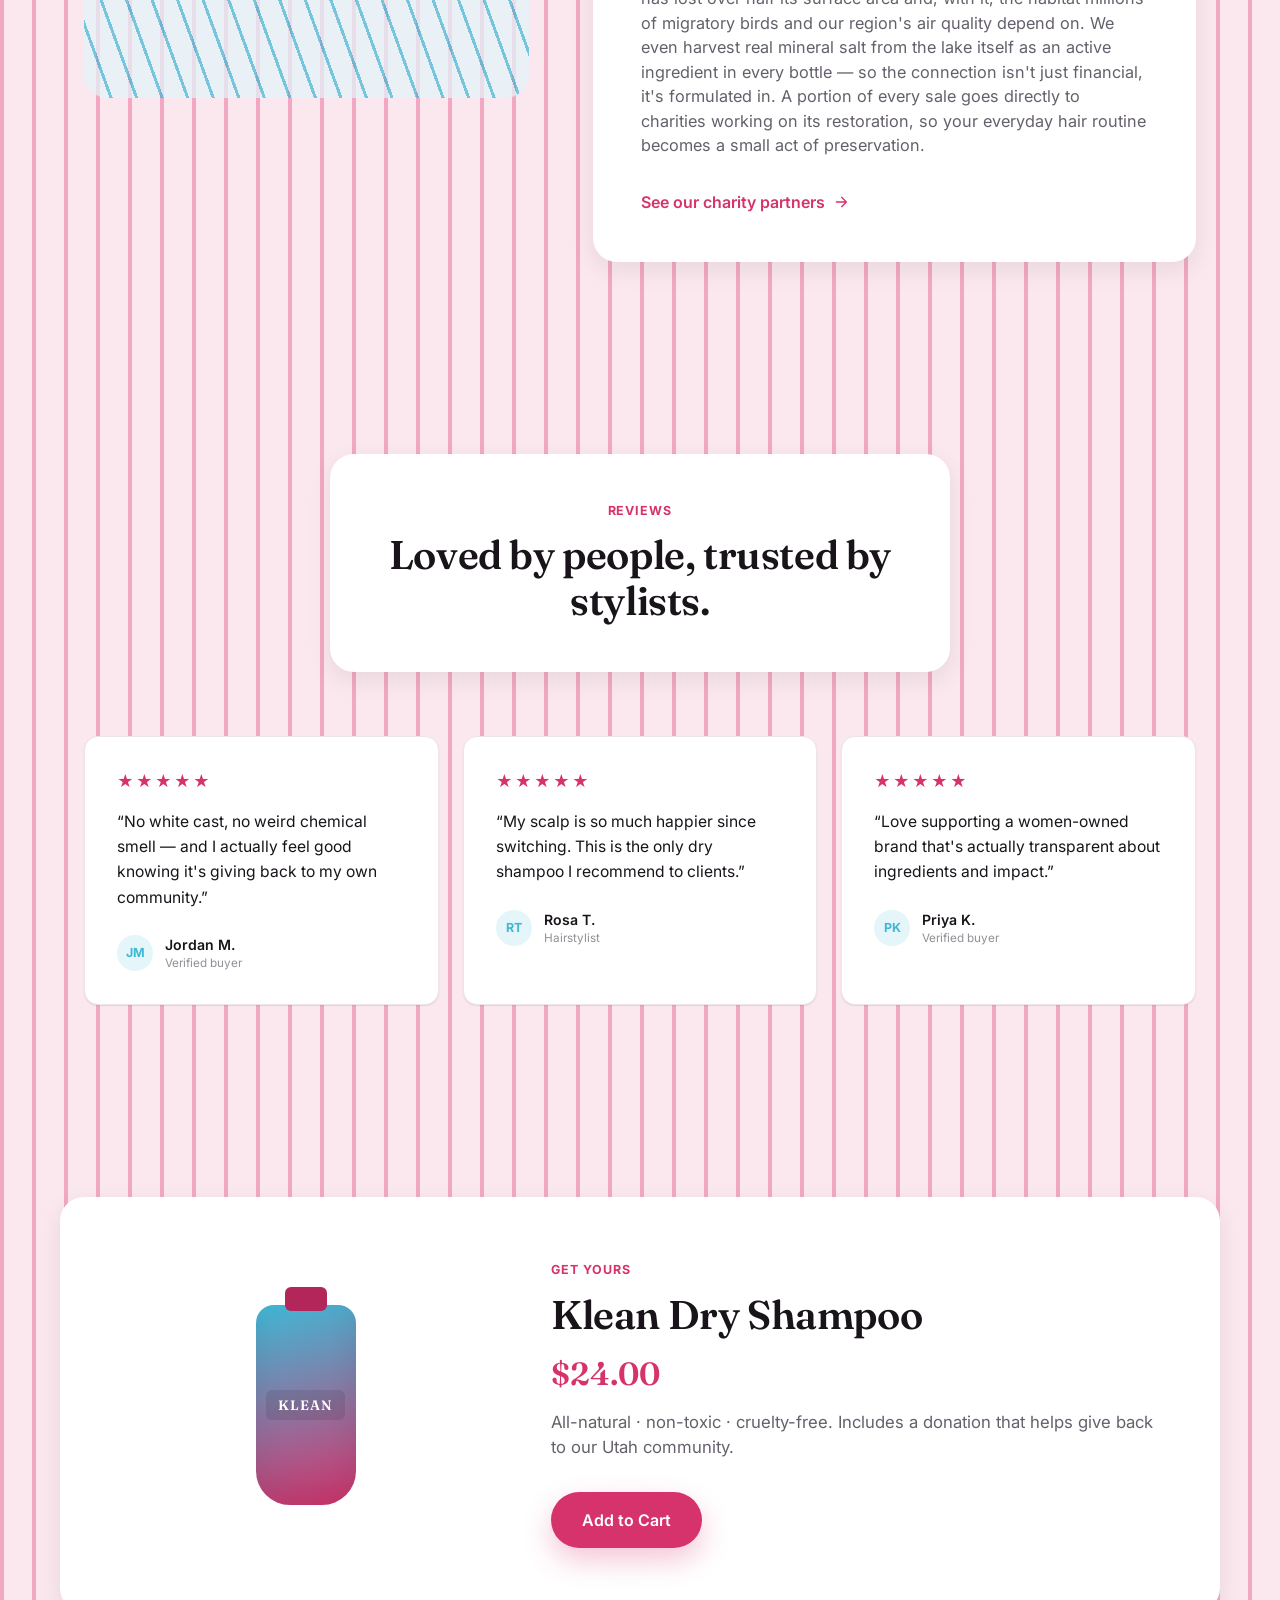
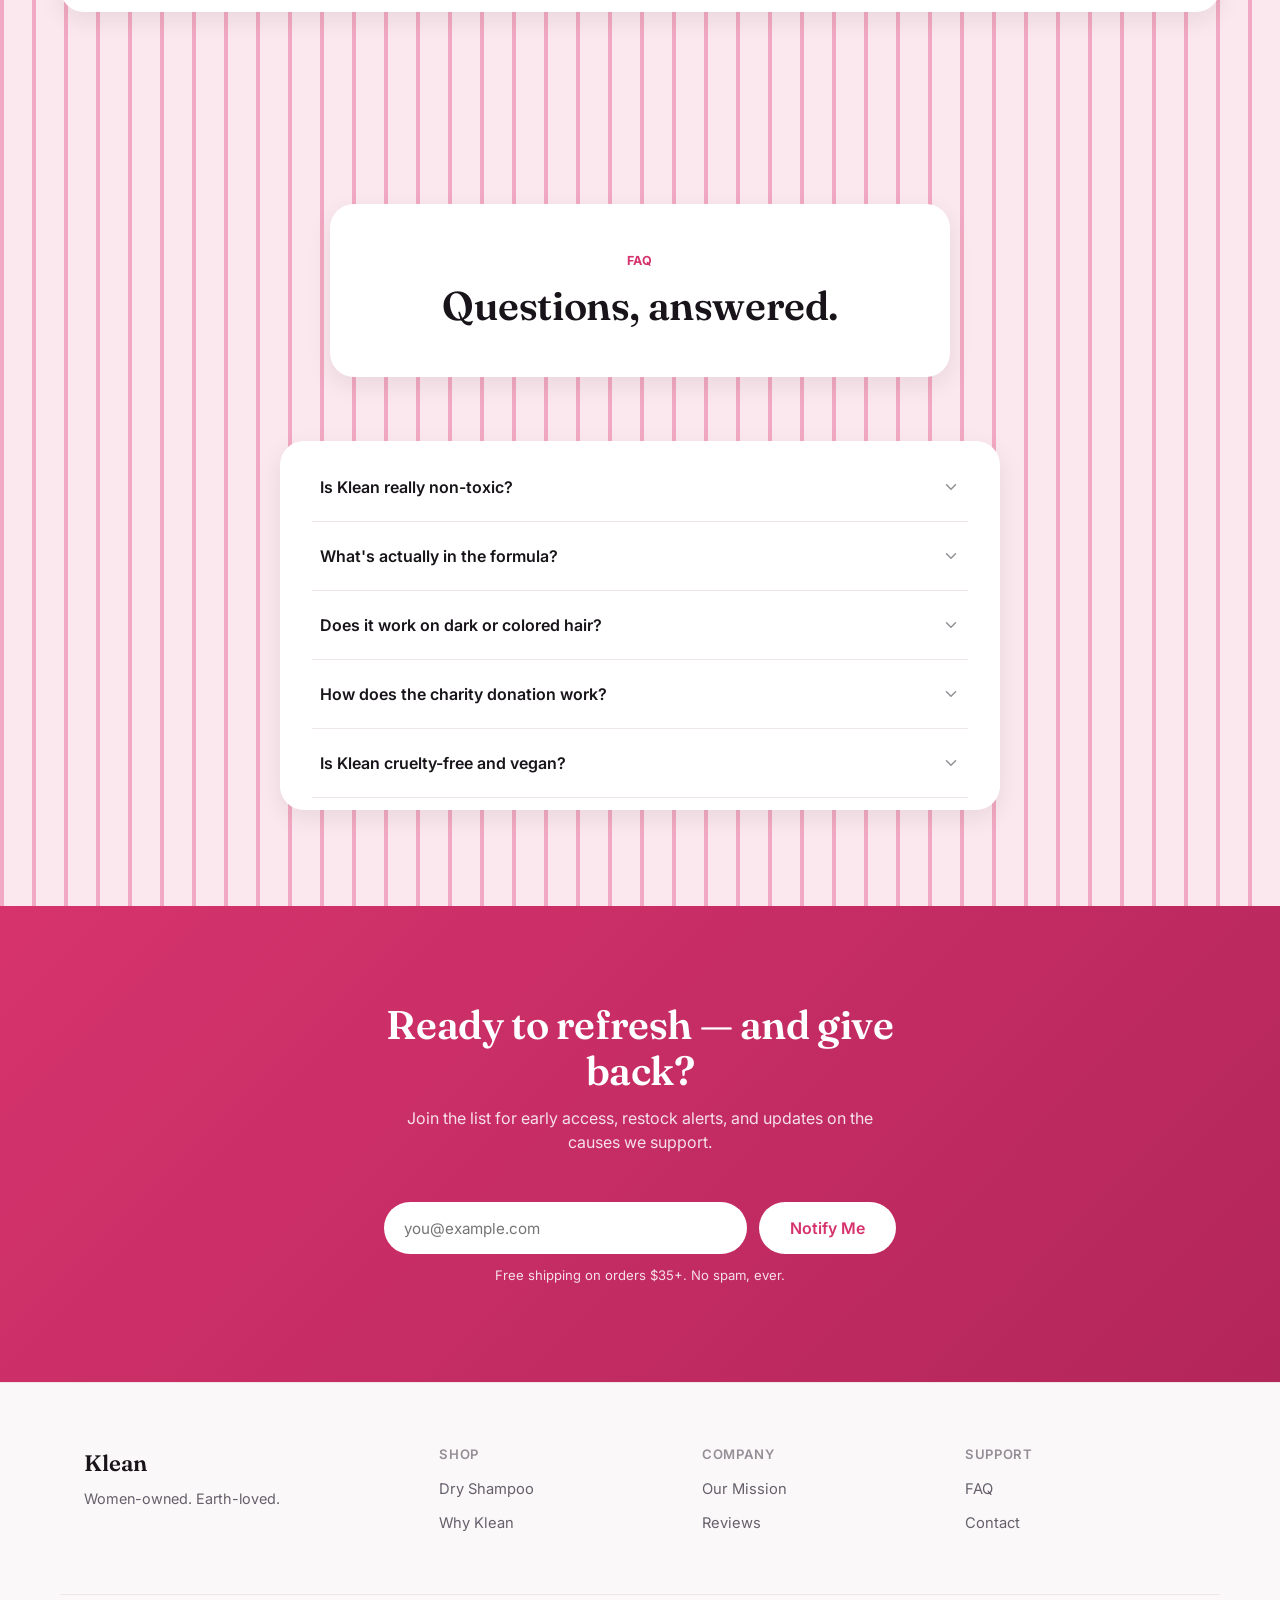
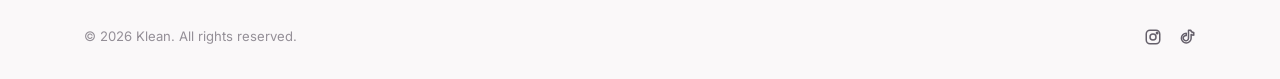
==== commit c65f9906: "Replace hero bottle mockup with real product photo Swaps the CSS-drawn gradient bottle illustration " ====
--- a/index.html
+++ b/index.html
@@ -9,6 +9,7 @@
 <link rel="preconnect" href="https://fonts.gstatic.com" crossorigin>
 <link href="https://fonts.googleapis.com/css2?family=Inter:wght@400;500;600;700;800&family=Fraunces:ital,wght@0,500;0,600;1,500&display=swap" rel="stylesheet">
 <link rel="stylesheet" href="styles.css">
+<noscript><style>[data-reveal] { opacity: 1 !important; transform: none !important; }</style></noscript>
 </head>
 <body>
 
@@ -55,13 +56,10 @@
         </div>
       </div>
 
-      <div class="hero-visual" data-reveal>
-        <div class="hero-stripe-panel" aria-hidden="true"></div>
+      <div class="hero-visual" data-reveal="right">
+        <div class="hero-stripe-panel" id="hero-stripe-panel" aria-hidden="true"></div>
         <div class="bottle-card">
-          <div class="bottle-mock">
-            <span class="bottle-cap"></span>
-            <span class="bottle-label">KLEAN</span>
-          </div>
+          <img src="images/bottle-hero.png" alt="Klean Hair dry shampoo bottle" class="bottle-photo">
         </div>
         <div class="float-badge badge-top">100% Natural &amp; Organic</div>
         <div class="float-badge badge-bottom">1 bottle = 1 donation</div>
@@ -71,7 +69,7 @@
 
   <!-- CERTIFICATIONS -->
   <section class="certs" aria-label="Certifications">
-    <div class="container certs-grid" data-reveal>
+    <div class="container certs-grid stagger" data-reveal>
       <div class="cert-badge">
         <div class="cert-icon">
           <svg viewBox="0 0 24 24"><path d="M8 9c-1.2-1.6-1.6-4-.7-5.3C8.4 2.4 9.6 3 10.4 4.3 11 5.3 11 7 10.5 8.2"/><path d="M16 9c1.2-1.6 1.6-4 .7-5.3C15.6 2.4 14.4 3 13.6 4.3 13 5.3 13 7 13.5 8.2"/><path d="M5 13a7 7 0 0 1 14 0c0 4-2 8-7 9-5-1-7-5-7-9z"/><circle cx="9.5" cy="13.5" r=".6" fill="currentColor"/><circle cx="14.5" cy="13.5" r=".6" fill="currentColor"/></svg>
@@ -102,27 +100,11 @@
         </div>
         <span>100% Vegan</span>
       </div>
-    </div>
-  </section>
-
-  <!-- SOCIAL PROOF / STATS -->
-  <section class="stats" aria-label="Our impact so far">
-    <div class="container stats-grid" data-reveal>
-      <div class="stat">
-        <span class="stat-number">12K+</span>
-        <span class="stat-label">bottles shipped</span>
-      </div>
-      <div class="stat">
-        <span class="stat-number">$48K+</span>
-        <span class="stat-label">donated to charity</span>
-      </div>
-      <div class="stat">
-        <span class="stat-number">0</span>
-        <span class="stat-label">toxins, parabens, aerosols</span>
-      </div>
-      <div class="stat">
-        <span class="stat-number">4.9★</span>
-        <span class="stat-label">average customer rating</span>
+      <div class="cert-badge">
+        <div class="cert-icon cert-icon-accent">
+          <svg viewBox="0 0 24 24"><path d="M12 3 4 6v6c0 5 3.5 8.5 8 9 4.5-.5 8-4 8-9V6z"/><path d="M9 12l2 2 4-4.5"/></svg>
+        </div>
+        <span>Toxin-Free</span>
       </div>
     </div>
   </section>
@@ -136,7 +118,7 @@
         <p class="section-sub">Every ingredient earns its place. Every purchase does something good.</p>
       </div>
 
-      <div class="card-grid" data-reveal>
+      <div class="card-grid stagger" data-reveal>
         <div class="card">
           <div class="card-icon">
             <svg viewBox="0 0 24 24"><path d="M5 21c-1-4 1-13 11-15 4-1 6 1 6 1s-1 7-6 10c-3 2-7 2-9 1z"/><path d="M5 21c2-5 6-9 11-11"/></svg>
@@ -177,7 +159,7 @@
         <h2>Fresh hair in under a minute.</h2>
       </div>
 
-      <div class="process-grid" data-reveal>
+      <div class="process-grid stagger" data-reveal>
         <div class="process-step">
           <span class="step-number">01</span>
           <h3>Spray</h3>
@@ -200,10 +182,10 @@
   <!-- MISSION -->
   <section class="mission" id="mission">
     <div class="container mission-grid">
-      <div class="mission-visual" data-reveal aria-hidden="true">
+      <div class="mission-visual" data-reveal="left" aria-hidden="true">
         <div class="mission-stripe-panel"></div>
       </div>
-      <div class="mission-copy" data-reveal>
+      <div class="mission-copy" data-reveal="right">
         <p class="eyebrow">Our Mission</p>
         <h2>Rooted in Utah. Devoted to giving back.</h2>
         <p>Klean was founded in the shadow of the Wasatch, where mountains meet desert and a quiet, singular lake holds an entire ecosystem together. We're a Utah-based company, through and through — and giving back to the community and land that built us isn't a tagline, it's the reason we started.</p>
@@ -221,7 +203,7 @@
         <h2>Loved by people, trusted by stylists.</h2>
       </div>
 
-      <div class="testimonial-grid" data-reveal>
+      <div class="testimonial-grid stagger" data-reveal>
         <figure class="testimonial-card">
           <div class="stars" aria-hidden="true">★★★★★</div>
           <blockquote>“No white cast, no weird chemical smell — and I actually feel good knowing it's giving back to my own community.”</blockquote>
@@ -253,13 +235,13 @@
   <!-- SHOP -->
   <section class="shop" id="shop">
     <div class="container shop-grid">
-      <div class="shop-visual" data-reveal>
+      <div class="shop-visual" data-reveal="left">
         <div class="bottle-mock small">
           <span class="bottle-cap"></span>
           <span class="bottle-label">KLEAN</span>
         </div>
       </div>
-      <div class="shop-copy" data-reveal>
+      <div class="shop-copy" data-reveal="right">
         <p class="eyebrow">Get Yours</p>
         <h2>Klean Dry Shampoo</h2>
         <p class="price">$24.00</p>
@@ -329,7 +311,7 @@
 
   <!-- FINAL CTA -->
   <section class="final-cta">
-    <div class="container final-cta-inner" data-reveal>
+    <div class="container final-cta-inner" data-reveal="scale">
       <h2>Ready to refresh — and give back?</h2>
       <p>Join the list for early access, restock alerts, and updates on the causes we support.</p>
       <form class="cta-form" onsubmit="return false;">
@@ -374,6 +356,10 @@
   </div>
 </footer>
 
+<button id="back-to-top" class="back-to-top" aria-label="Back to top">
+  <svg class="icon" viewBox="0 0 24 24"><path d="M12 19V5M5 12l7-7 7 7"/></svg>
+</button>
+
 <script src="script.js"></script>
 </body>
 </html>
--- a/styles.css
+++ b/styles.css
@@ -60,13 +60,32 @@
   margin: 0;
   font-family: var(--font-body);
   color: var(--color-text);
-  background: var(--color-bg);
+  background-color: var(--color-primary-tint);
+  background-image: repeating-linear-gradient(
+    90deg,
+    var(--color-primary-stripe) 0px,
+    var(--color-primary-stripe) 4px,
+    transparent 4px,
+    transparent 32px
+  );
   -webkit-font-smoothing: antialiased;
   line-height: 1.5;
+}
+
+/* Readable "card" surface for content that sits over the striped background */
+.panel {
+  background: var(--color-bg);
+  border-radius: var(--radius-lg);
+  box-shadow: var(--shadow-md);
 }
 img, svg { display: block; max-width: 100%; }
 ul, ol { margin: 0; padding: 0; }
 button { font-family: inherit; }
+
+/* Contains horizontal slide-in transforms so they can't create page-level
+   horizontal scroll before/between reveals; header sits outside <main>
+   so position: sticky there is unaffected. */
+#main { overflow-x: hidden; }
 
 @media (prefers-reduced-motion: reduce) {
   html { scroll-behavior: auto; }
@@ -125,12 +144,38 @@
 [data-reveal] {
   opacity: 0;
   transform: translateY(18px);
-  transition: opacity 0.6s var(--ease), transform 0.6s var(--ease);
-}
+  transition: opacity 0.7s var(--ease), transform 0.7s var(--ease);
+}
+[data-reveal="left"] { transform: translateX(-36px); }
+[data-reveal="right"] { transform: translateX(36px); }
+[data-reveal="scale"] { transform: scale(0.92); }
+
 [data-reveal].in-view {
   opacity: 1;
-  transform: translateY(0);
-}
+  transform: none;
+}
+
+/* Staggered grid children ("pop" reveal) */
+[data-reveal].stagger {
+  opacity: 1;
+  transform: none;
+  transition: none;
+}
+[data-reveal].stagger > * {
+  opacity: 0;
+  transform: translateY(22px) scale(0.94);
+  transition: opacity 0.5s var(--ease), transform 0.55s cubic-bezier(0.34, 1.56, 0.64, 1);
+}
+[data-reveal].stagger.in-view > * {
+  opacity: 1;
+  transform: none;
+}
+[data-reveal].stagger > *:nth-child(1) { transition-delay: 0.02s; }
+[data-reveal].stagger > *:nth-child(2) { transition-delay: 0.10s; }
+[data-reveal].stagger > *:nth-child(3) { transition-delay: 0.18s; }
+[data-reveal].stagger > *:nth-child(4) { transition-delay: 0.26s; }
+[data-reveal].stagger > *:nth-child(5) { transition-delay: 0.34s; }
+[data-reveal].stagger > *:nth-child(6) { transition-delay: 0.42s; }
 
 /* ============================================
    TYPOGRAPHY
@@ -167,6 +212,10 @@
   max-width: 620px;
   margin: 0 auto var(--space-10) auto;
   text-align: center;
+  background: var(--color-bg);
+  border-radius: var(--radius-lg);
+  box-shadow: var(--shadow-md);
+  padding: var(--space-8) var(--space-6);
 }
 
 .section-sub {
@@ -224,7 +273,12 @@
   z-index: 50;
   background: rgba(255,255,255,0.85);
   backdrop-filter: blur(10px) saturate(1.4);
-  border-bottom: 1px solid var(--color-border);
+  border-bottom: 1px solid transparent;
+  transition: box-shadow var(--t-base) var(--ease), border-color var(--t-base) var(--ease);
+}
+.site-header.scrolled {
+  border-bottom-color: var(--color-border);
+  box-shadow: var(--shadow-sm);
 }
 
 .nav-row {
@@ -232,6 +286,10 @@
   align-items: center;
   justify-content: space-between;
   height: 72px;
+  transition: height var(--t-base) var(--ease);
+}
+.site-header.scrolled .nav-row {
+  height: 62px;
 }
 
 .logo {
@@ -296,6 +354,13 @@
   grid-template-columns: 1.05fr 0.95fr;
   gap: var(--space-10);
   align-items: center;
+}
+
+.hero-copy {
+  background: var(--color-bg);
+  border-radius: var(--radius-lg);
+  box-shadow: var(--shadow-md);
+  padding: var(--space-8);
 }
 
 .hero h1 { color: var(--color-text); }
@@ -351,6 +416,8 @@
     transparent 22px
   );
   z-index: 0;
+  transition: transform 0.1s linear;
+  will-change: transform;
 }
 
 .bottle-card {
@@ -376,6 +443,13 @@
 }
 
 .bottle-mock.small { width: 100px; height: 200px; }
+
+.bottle-photo {
+  width: 220px;
+  height: auto;
+  border-radius: var(--radius-md);
+  object-fit: cover;
+}
 
 .bottle-cap {
   position: absolute;
@@ -414,9 +488,6 @@
 .badge-bottom { bottom: 10%; left: -8%; }
 
 /* ============================================
-   STATS / SOCIAL PROOF
-   ============================================ */
-/* ============================================
    CERTIFICATION BADGES
    ============================================ */
 .certs {
@@ -429,6 +500,10 @@
   align-items: flex-start;
   gap: var(--space-8);
   flex-wrap: wrap;
+  background: var(--color-bg);
+  border-radius: var(--radius-lg);
+  box-shadow: var(--shadow-md);
+  padding: var(--space-6) var(--space-8);
 }
 
 .cert-badge {
@@ -472,35 +547,6 @@
   color: var(--color-text-muted);
 }
 
-.stats {
-  background: var(--color-bg-subtle);
-  border-top: 1px solid var(--color-border);
-  border-bottom: 1px solid var(--color-border);
-  padding: var(--space-8) 0;
-}
-
-.stats-grid {
-  display: grid;
-  grid-template-columns: repeat(4, 1fr);
-  gap: var(--space-6);
-  text-align: center;
-}
-
-.stat-number {
-  display: block;
-  font-family: var(--font-display);
-  font-size: clamp(1.8rem, 3vw, 2.4rem);
-  font-weight: 600;
-  color: var(--color-primary);
-}
-
-.stat-label {
-  display: block;
-  margin-top: var(--space-1);
-  font-size: 0.85rem;
-  color: var(--color-text-muted);
-}
-
 /* ============================================
    SECTIONS - shared rhythm
    ============================================ */
@@ -520,6 +566,7 @@
   border: 1px solid var(--color-border);
   border-radius: var(--radius-md);
   padding: var(--space-6);
+  box-shadow: var(--shadow-sm);
   transition: transform var(--t-base) var(--ease), box-shadow var(--t-base) var(--ease), border-color var(--t-base) var(--ease);
 }
 .card:hover {
@@ -547,17 +594,19 @@
 /* ============================================
    PROCESS
    ============================================ */
-.process { background: var(--color-bg-subtle); }
-
 .process-grid {
   display: grid;
   grid-template-columns: repeat(3, 1fr);
-  gap: var(--space-8);
+  gap: var(--space-5);
 }
 
 .process-step {
   text-align: center;
   position: relative;
+  background: var(--color-bg);
+  border-radius: var(--radius-md);
+  box-shadow: var(--shadow-md);
+  padding: var(--space-8) var(--space-6);
 }
 
 .step-number {
@@ -604,6 +653,12 @@
   opacity: 0.7;
 }
 
+.mission-copy {
+  background: var(--color-bg);
+  border-radius: var(--radius-lg);
+  box-shadow: var(--shadow-md);
+  padding: var(--space-8);
+}
 .mission-copy p { margin-top: var(--space-4); font-size: 1.02rem; }
 .mission-copy h2 { margin-top: 0; }
 
@@ -635,6 +690,7 @@
   border: 1px solid var(--color-border);
   border-radius: var(--radius-md);
   padding: var(--space-6);
+  box-shadow: var(--shadow-sm);
 }
 
 .stars { color: var(--color-primary); letter-spacing: 2px; margin-bottom: var(--space-4); }
@@ -676,15 +732,13 @@
 /* ============================================
    SHOP
    ============================================ */
-.shop { background: var(--color-bg-subtle); }
-
 .shop-grid {
   display: grid;
   grid-template-columns: 0.6fr 1fr;
   gap: var(--space-10);
   align-items: center;
   background: var(--color-bg);
-  border: 1px solid var(--color-border);
+  box-shadow: var(--shadow-md);
   border-radius: var(--radius-lg);
   padding: var(--space-10);
 }
@@ -707,7 +761,10 @@
 .accordion {
   max-width: 720px;
   margin: 0 auto;
-  border-top: 1px solid var(--color-border);
+  background: var(--color-bg);
+  border-radius: var(--radius-lg);
+  box-shadow: var(--shadow-md);
+  padding: var(--space-3) var(--space-6);
 }
 
 .accordion-item {
@@ -884,8 +941,7 @@
   .nav-actions .btn-sm { display: none; }
   .nav-toggle { display: flex; }
 
-  .stats-grid { grid-template-columns: repeat(2, 1fr); gap: var(--space-8) var(--space-5); }
-  .certs-grid { gap: var(--space-6) var(--space-5); }
+  .certs-grid { gap: var(--space-6) var(--space-5); padding: var(--space-6) var(--space-5); }
   .cert-badge { width: 88px; }
   .cert-icon { width: 48px; height: 48px; }
   .cert-icon svg { width: 22px; height: 22px; }
@@ -895,4 +951,61 @@
   .footer-bottom { flex-direction: column; gap: var(--space-4); text-align: center; }
   .hero-cta { flex-direction: column; align-items: stretch; }
   .hero-cta .btn { width: 100%; }
-}
+
+  .hero-copy,
+  .mission-copy,
+  .section-head,
+  .process-step {
+    padding: var(--space-6) var(--space-5);
+  }
+  .shop-grid { padding: var(--space-6) var(--space-5); }
+  .accordion { padding: var(--space-2) var(--space-4); }
+}
+
+/* ============================================
+   BACK TO TOP
+   ============================================ */
+.back-to-top {
+  position: fixed;
+  bottom: 28px;
+  right: 28px;
+  width: 48px;
+  height: 48px;
+  border-radius: 50%;
+  background: var(--color-primary);
+  color: #fff;
+  border: none;
+  display: flex;
+  align-items: center;
+  justify-content: center;
+  box-shadow: var(--shadow-md);
+  opacity: 0;
+  transform: translateY(14px) scale(0.85);
+  pointer-events: none;
+  cursor: pointer;
+  z-index: 40;
+  transition: opacity var(--t-base) var(--ease), transform var(--t-base) var(--ease), background var(--t-fast) var(--ease);
+}
+.back-to-top.visible {
+  opacity: 1;
+  transform: none;
+  pointer-events: auto;
+}
+.back-to-top:hover {
+  background: var(--color-primary-dark);
+  transform: translateY(-3px);
+}
+.back-to-top .icon {
+  width: 20px;
+  height: 20px;
+  stroke-width: 2.3;
+}
+
+@media (max-width: 720px) {
+  .back-to-top {
+    bottom: 18px;
+    right: 18px;
+    width: 44px;
+    height: 44px;
+  }
+}
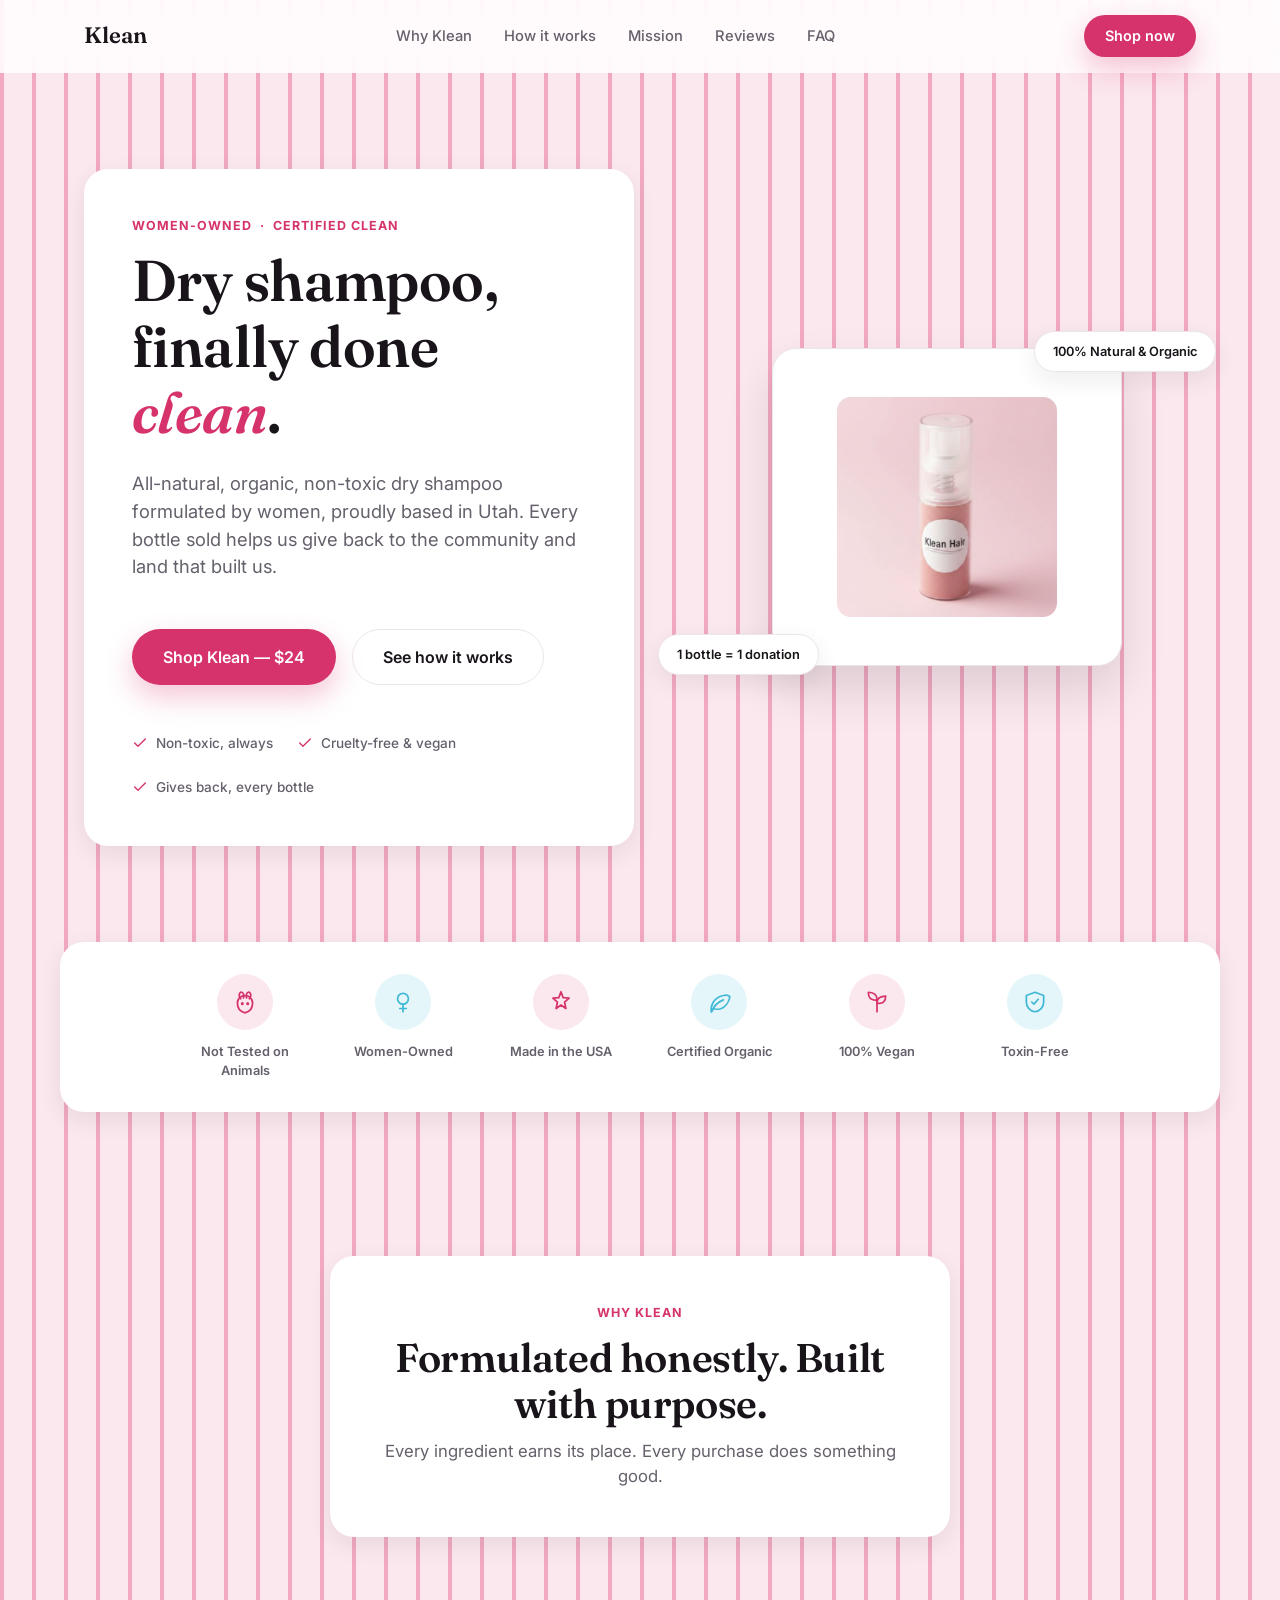
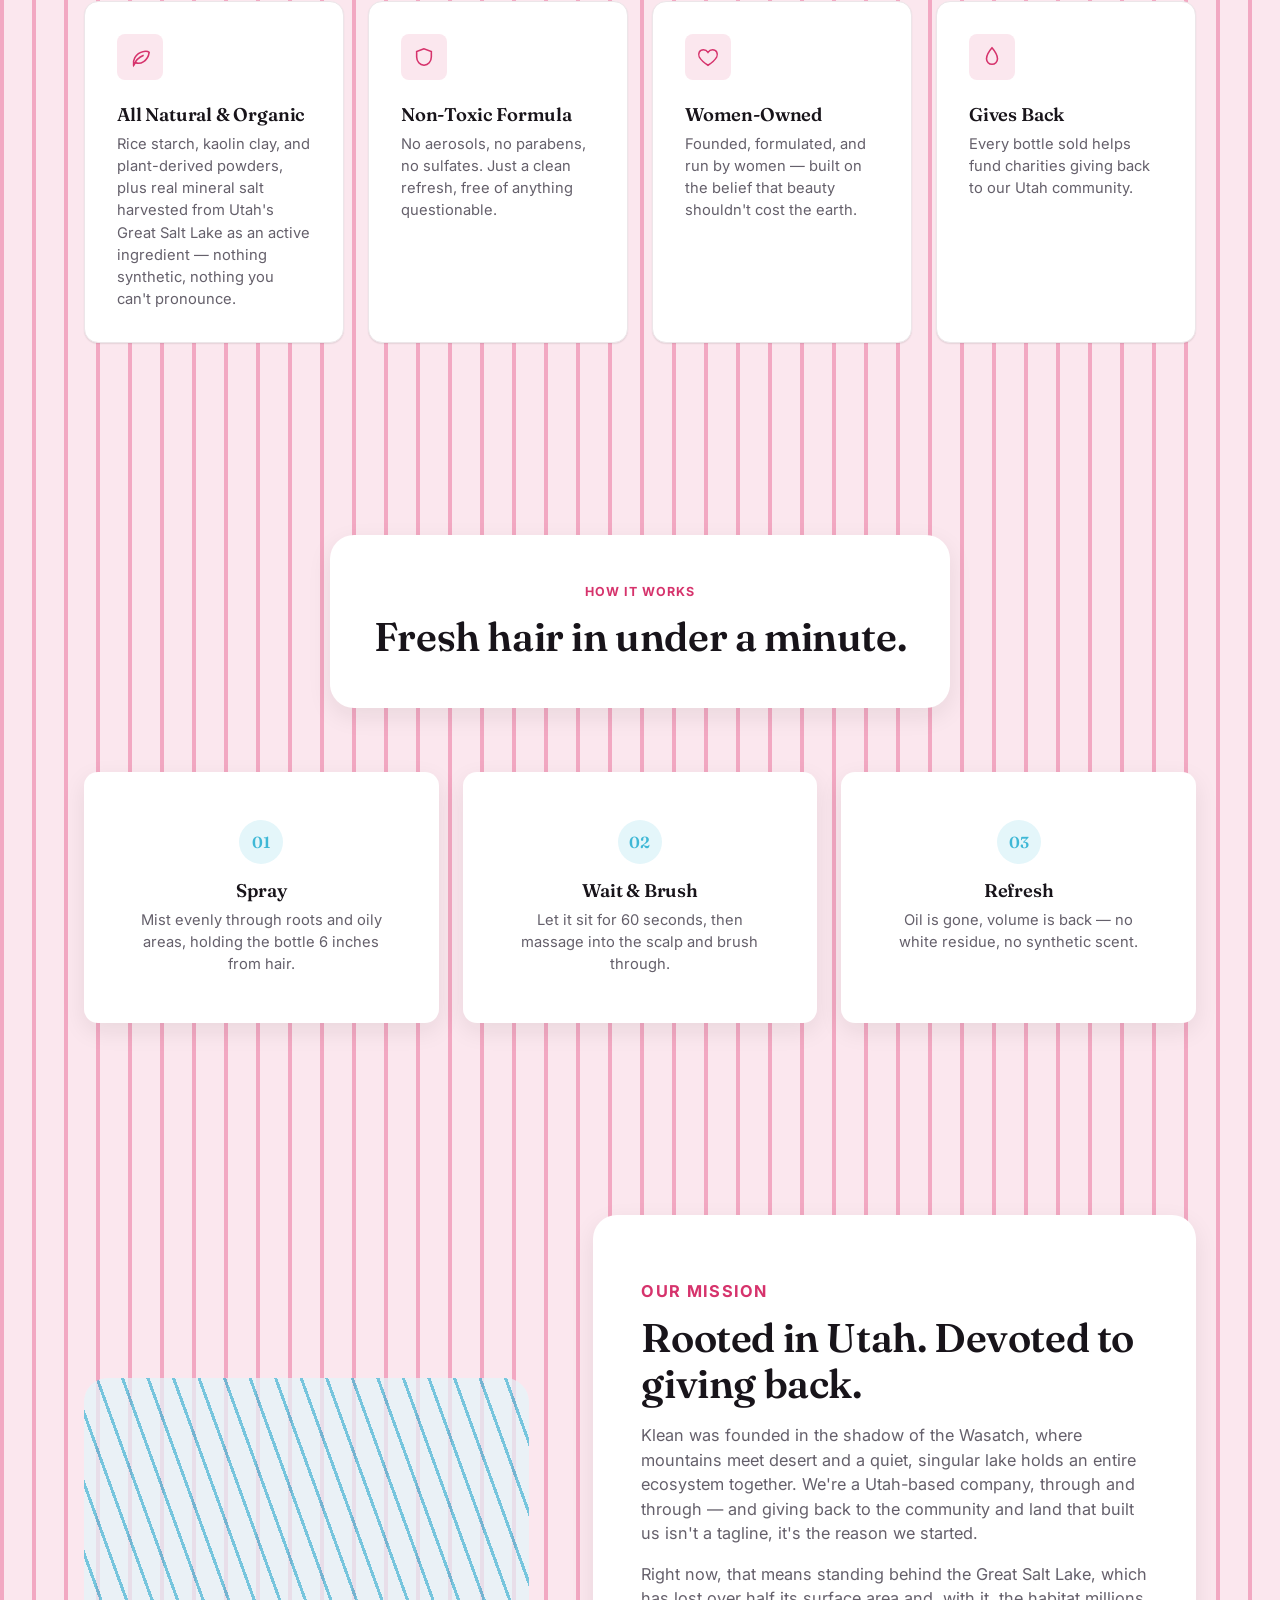
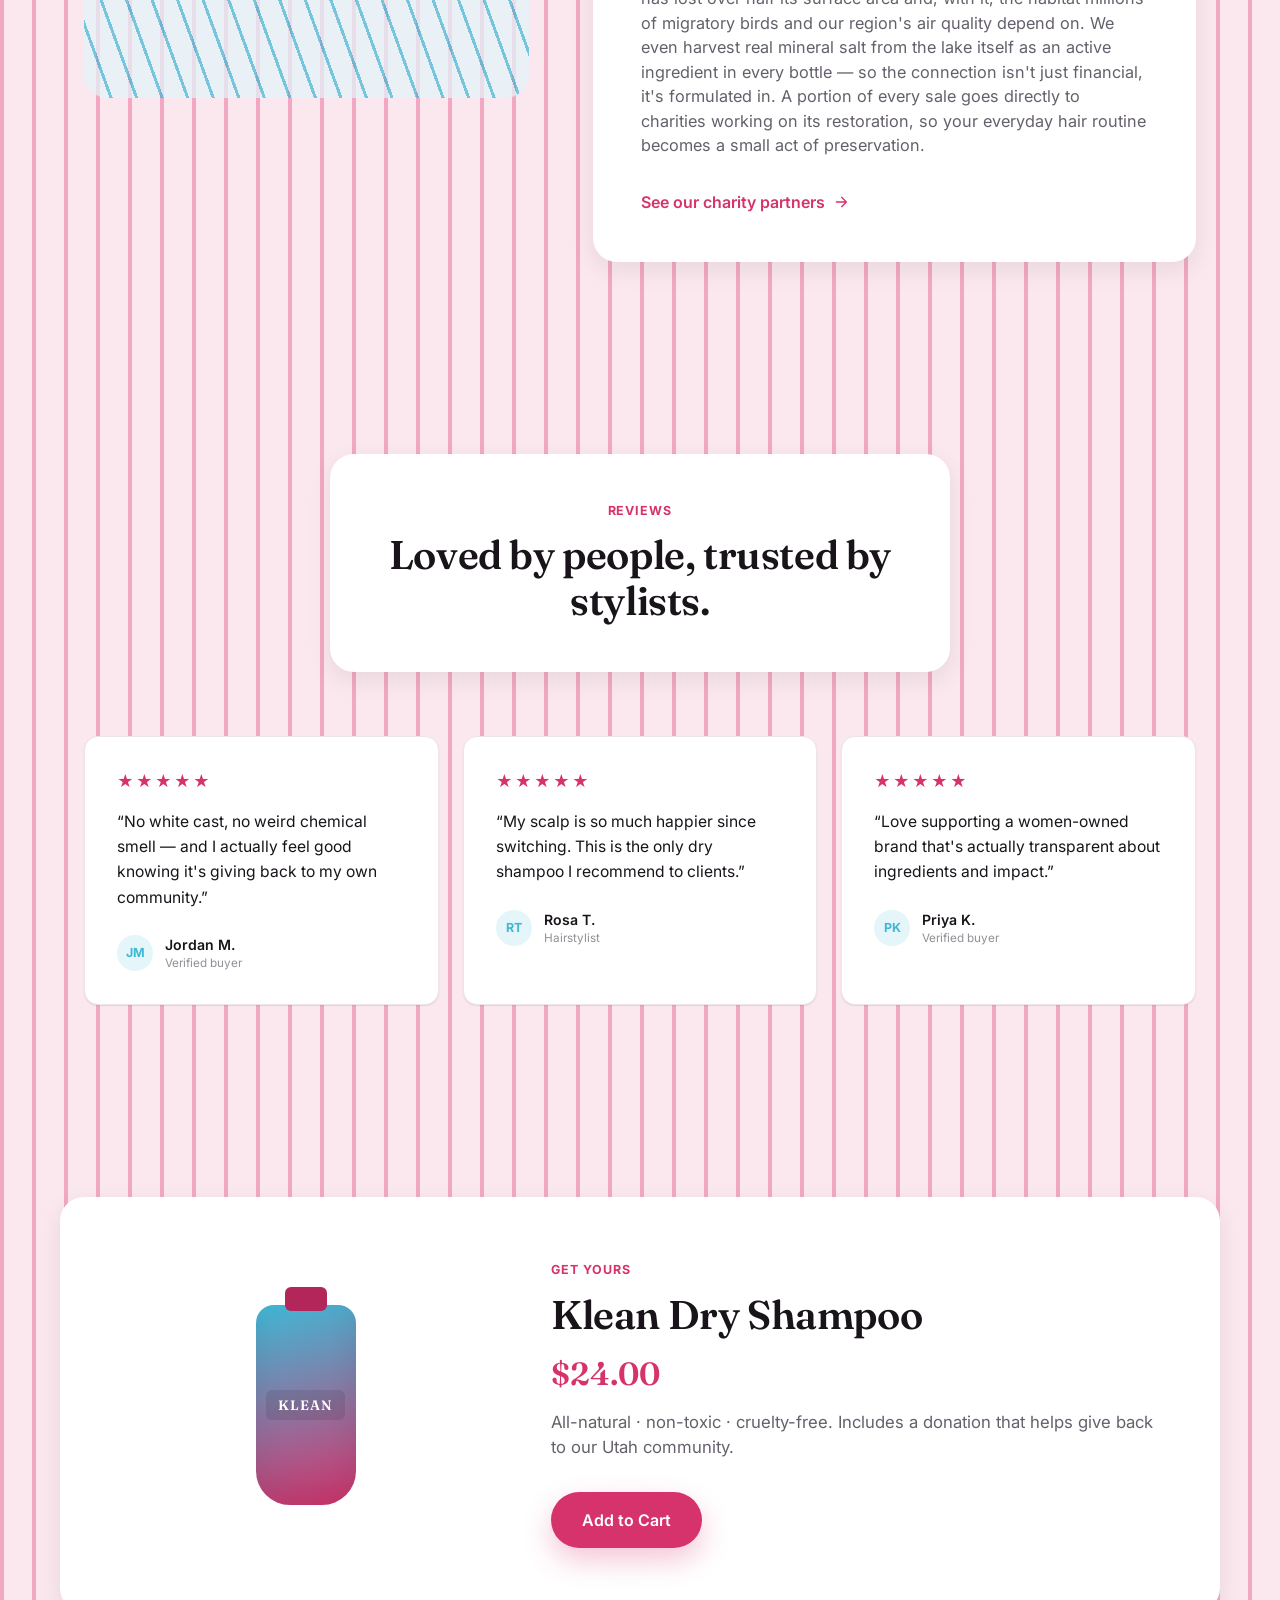
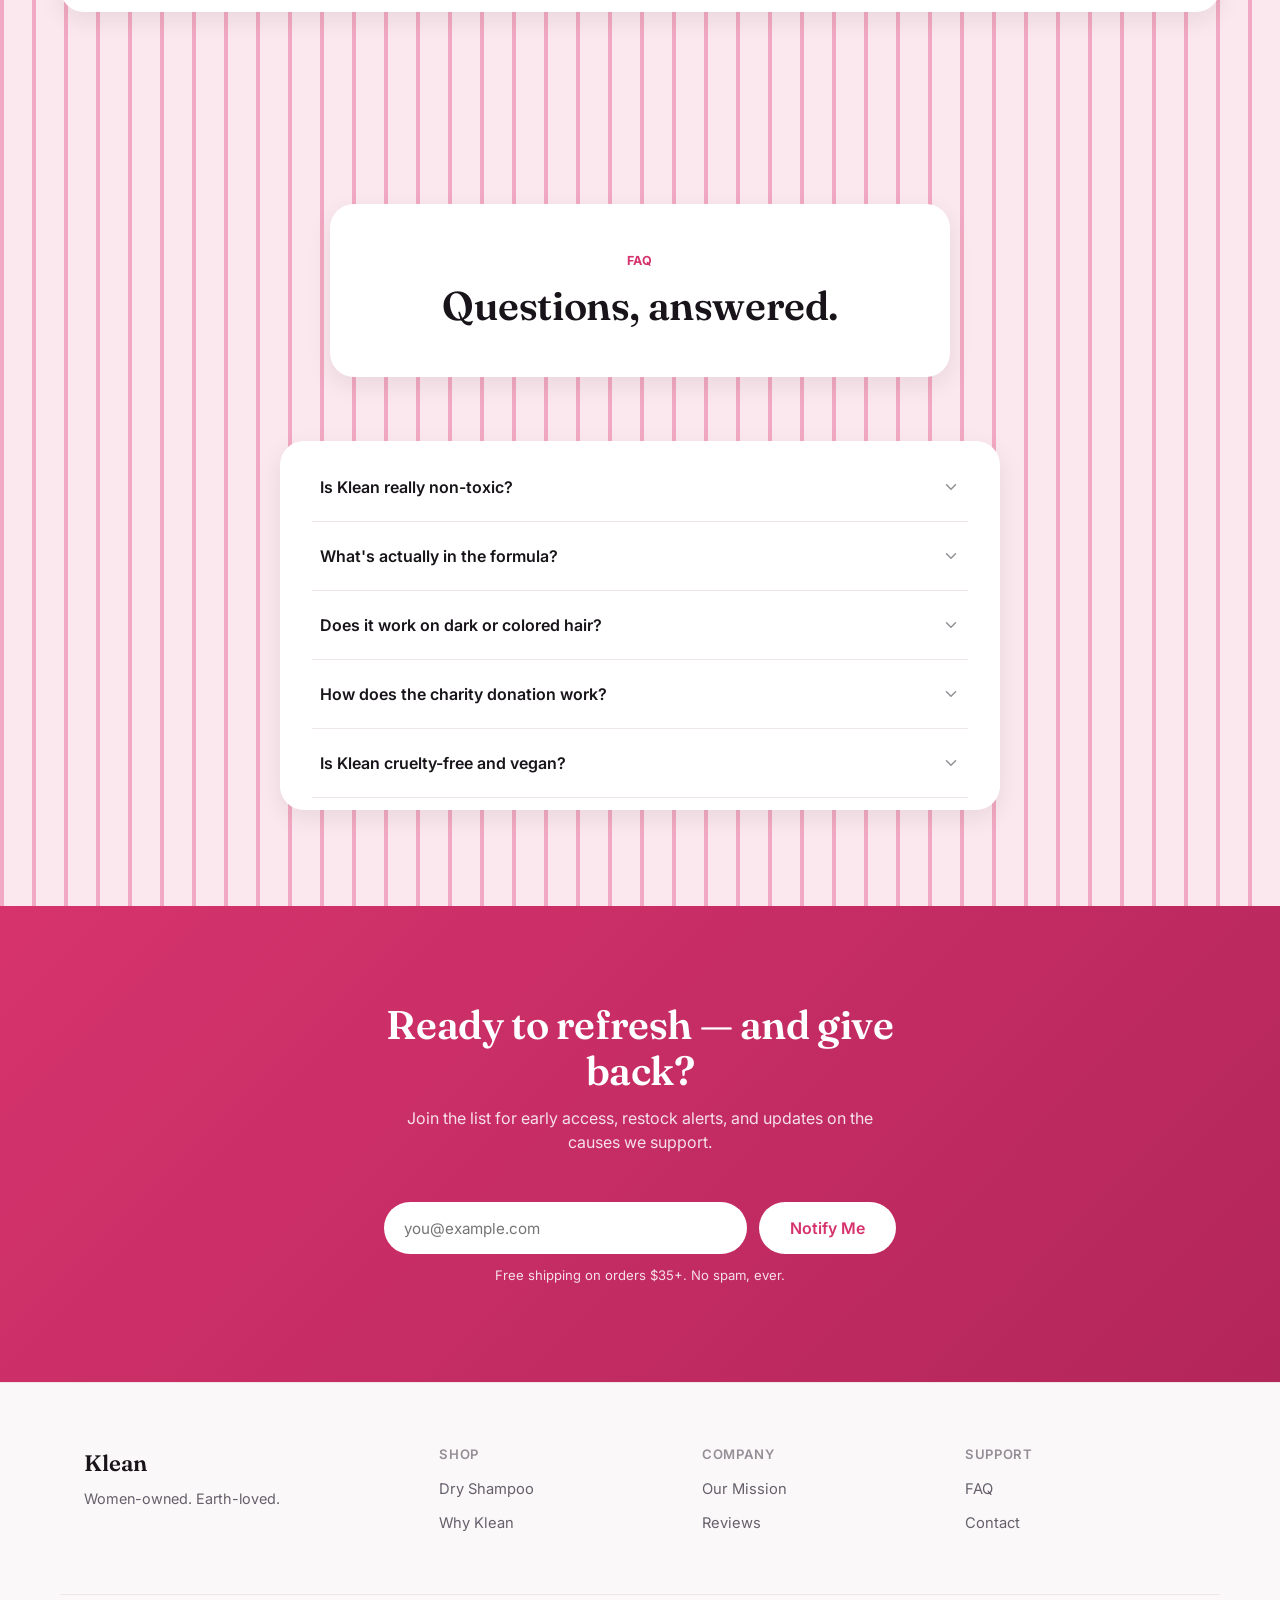
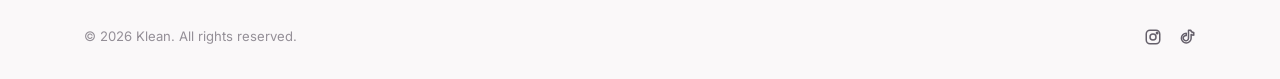
==== commit 6b3addd1: "Remove diagonal stripe panel behind hero product photo The decorative diagonal-striped accent box be" ====
--- a/index.html
+++ b/index.html
@@ -57,7 +57,6 @@
       </div>
 
       <div class="hero-visual" data-reveal="right">
-        <div class="hero-stripe-panel" id="hero-stripe-panel" aria-hidden="true"></div>
         <div class="bottle-card">
           <img src="images/bottle-hero.png" alt="Klean Hair dry shampoo bottle" class="bottle-photo">
         </div>
--- a/styles.css
+++ b/styles.css
@@ -402,24 +402,6 @@
   min-height: 420px;
 }
 
-.hero-stripe-panel {
-  position: absolute;
-  width: 320px;
-  height: 320px;
-  border-radius: var(--radius-lg);
-  background-color: var(--color-primary-tint);
-  background-image: repeating-linear-gradient(
-    115deg,
-    var(--color-primary-stripe) 0px,
-    var(--color-primary-stripe) 3px,
-    transparent 3px,
-    transparent 22px
-  );
-  z-index: 0;
-  transition: transform 0.1s linear;
-  will-change: transform;
-}
-
 .bottle-card {
   position: relative;
   z-index: 1;
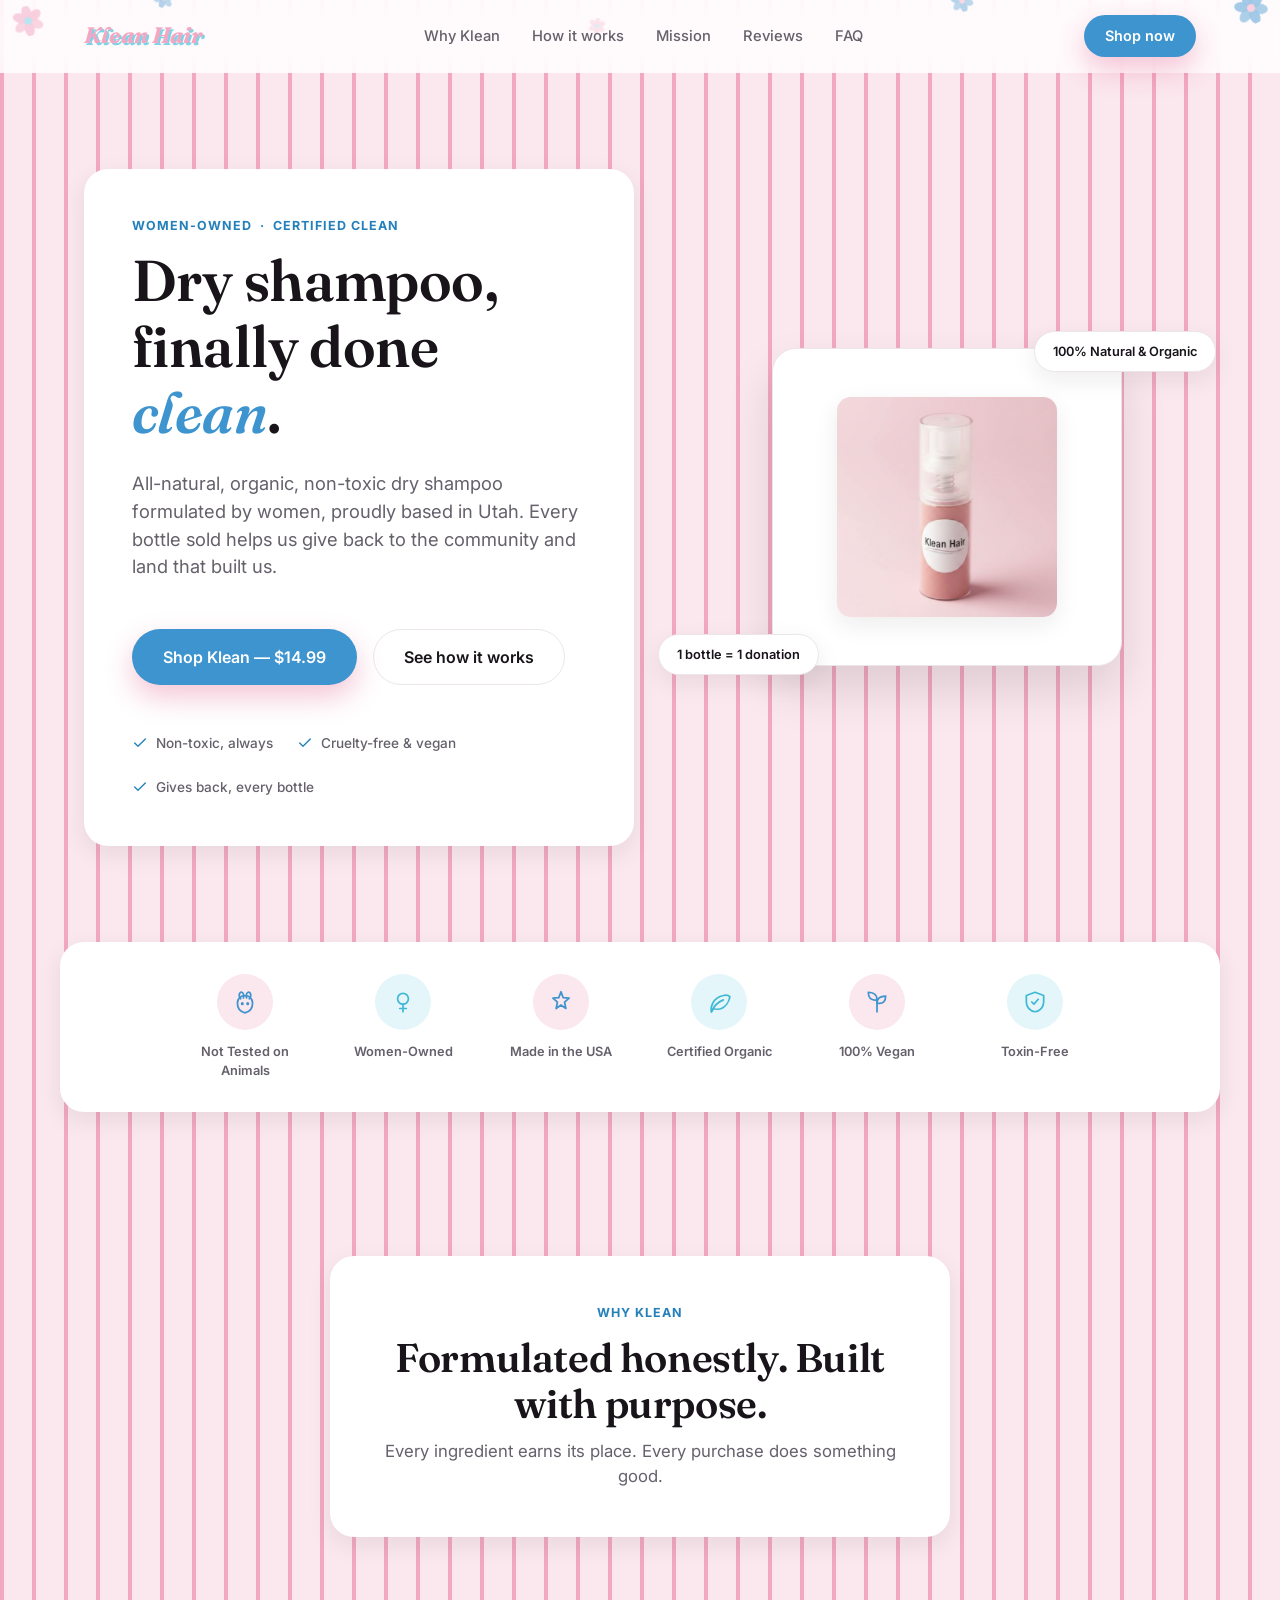
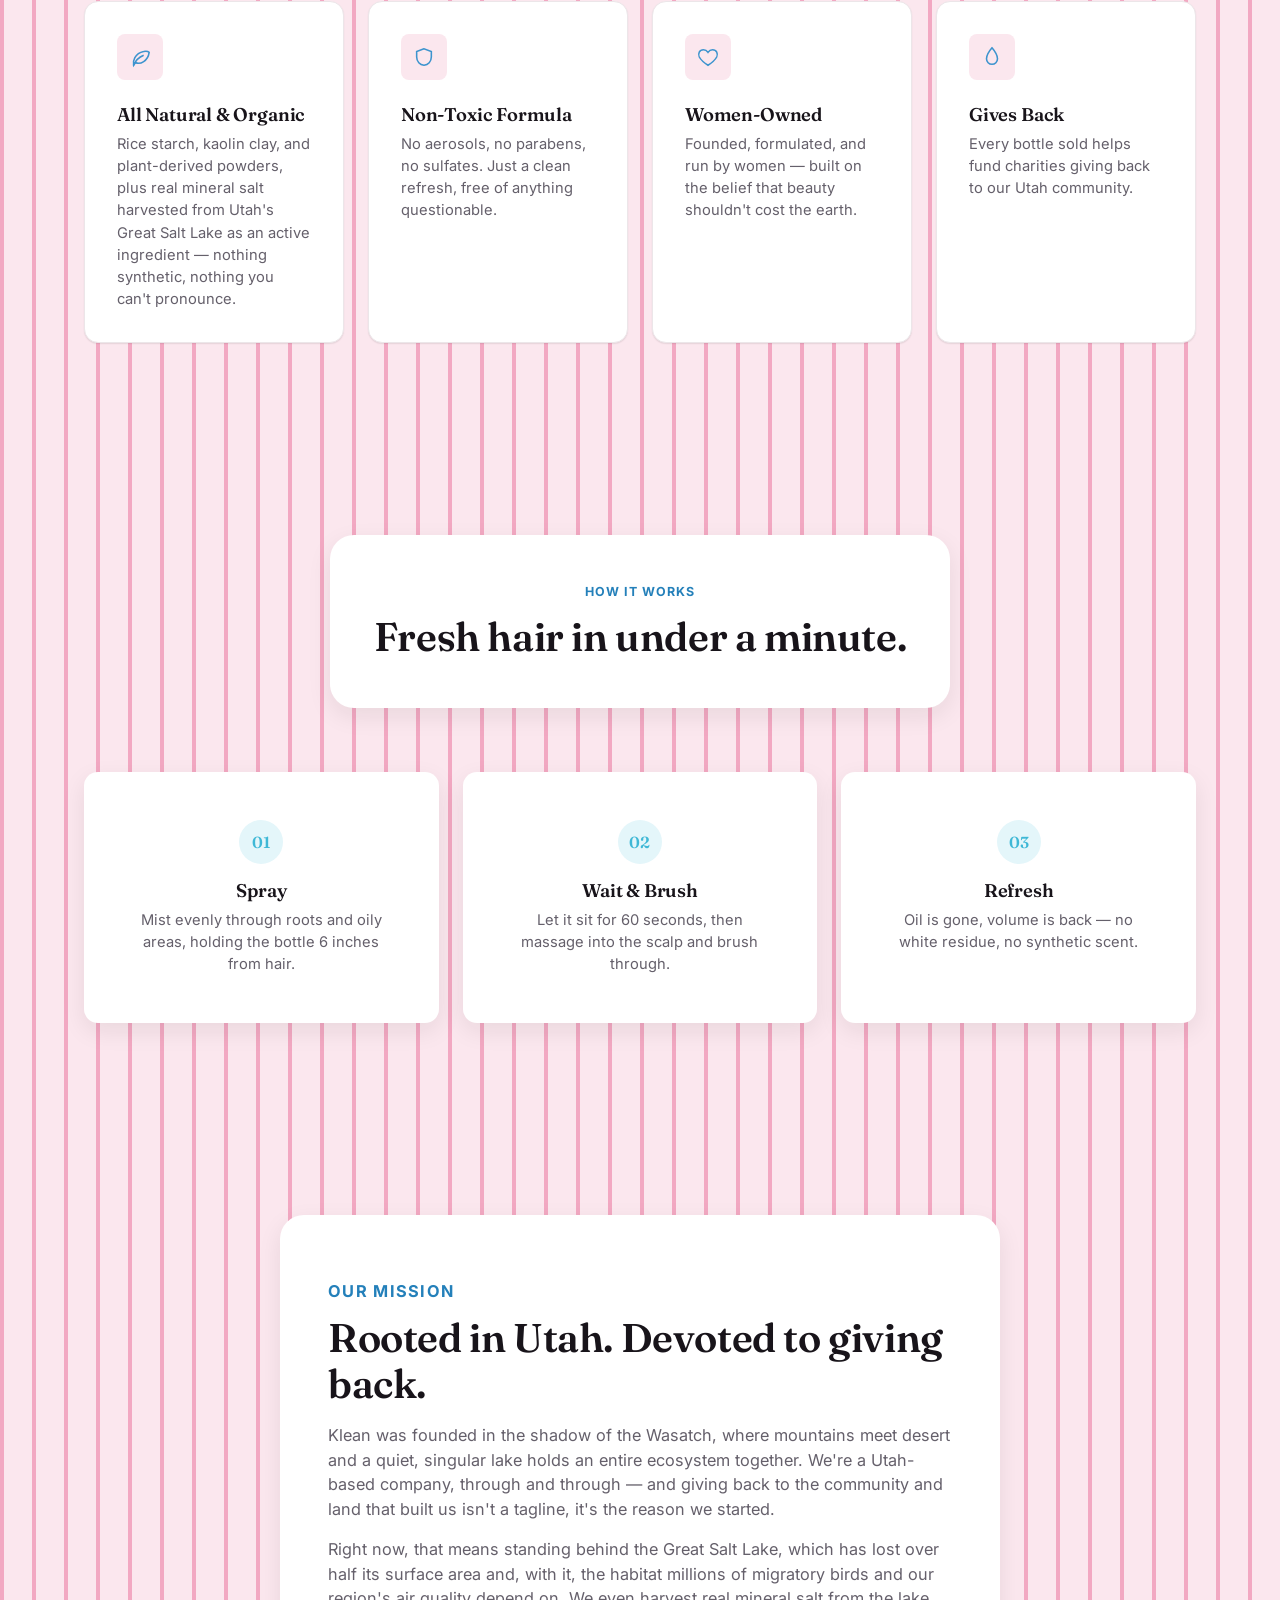
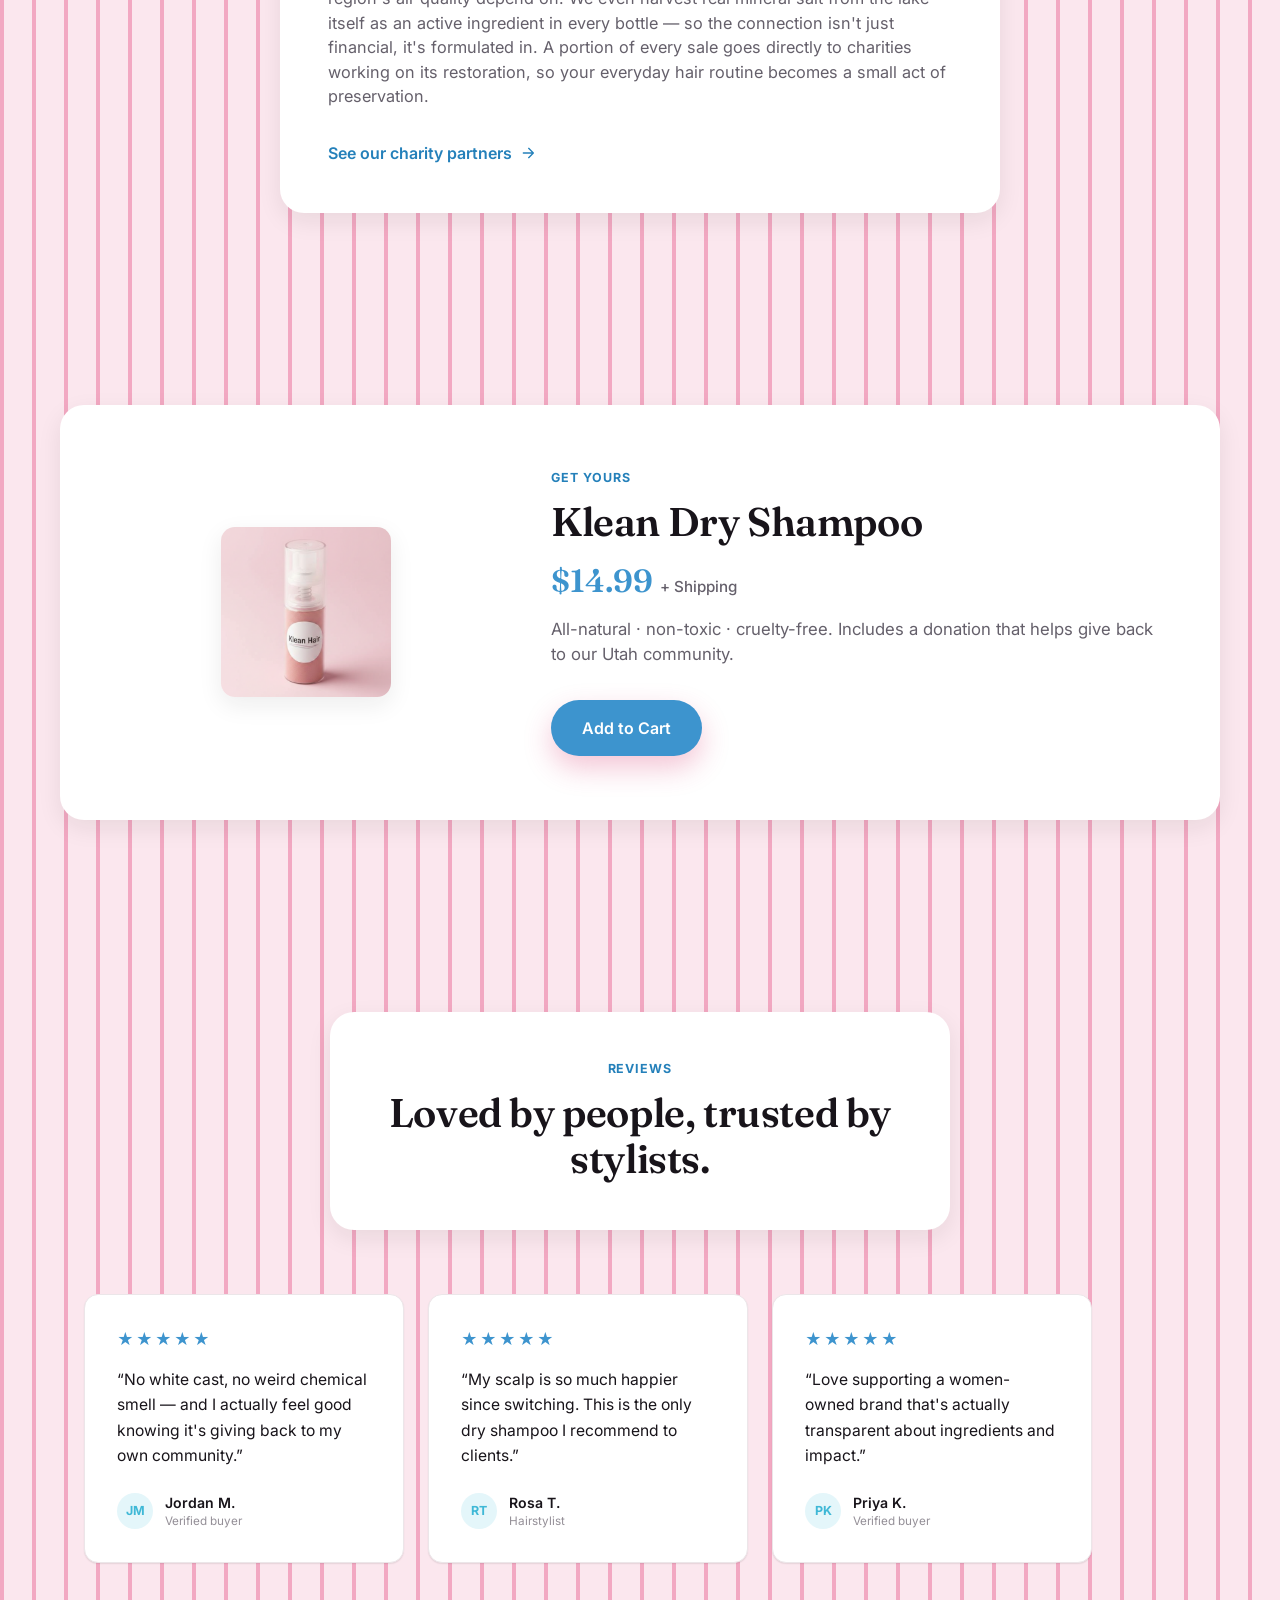
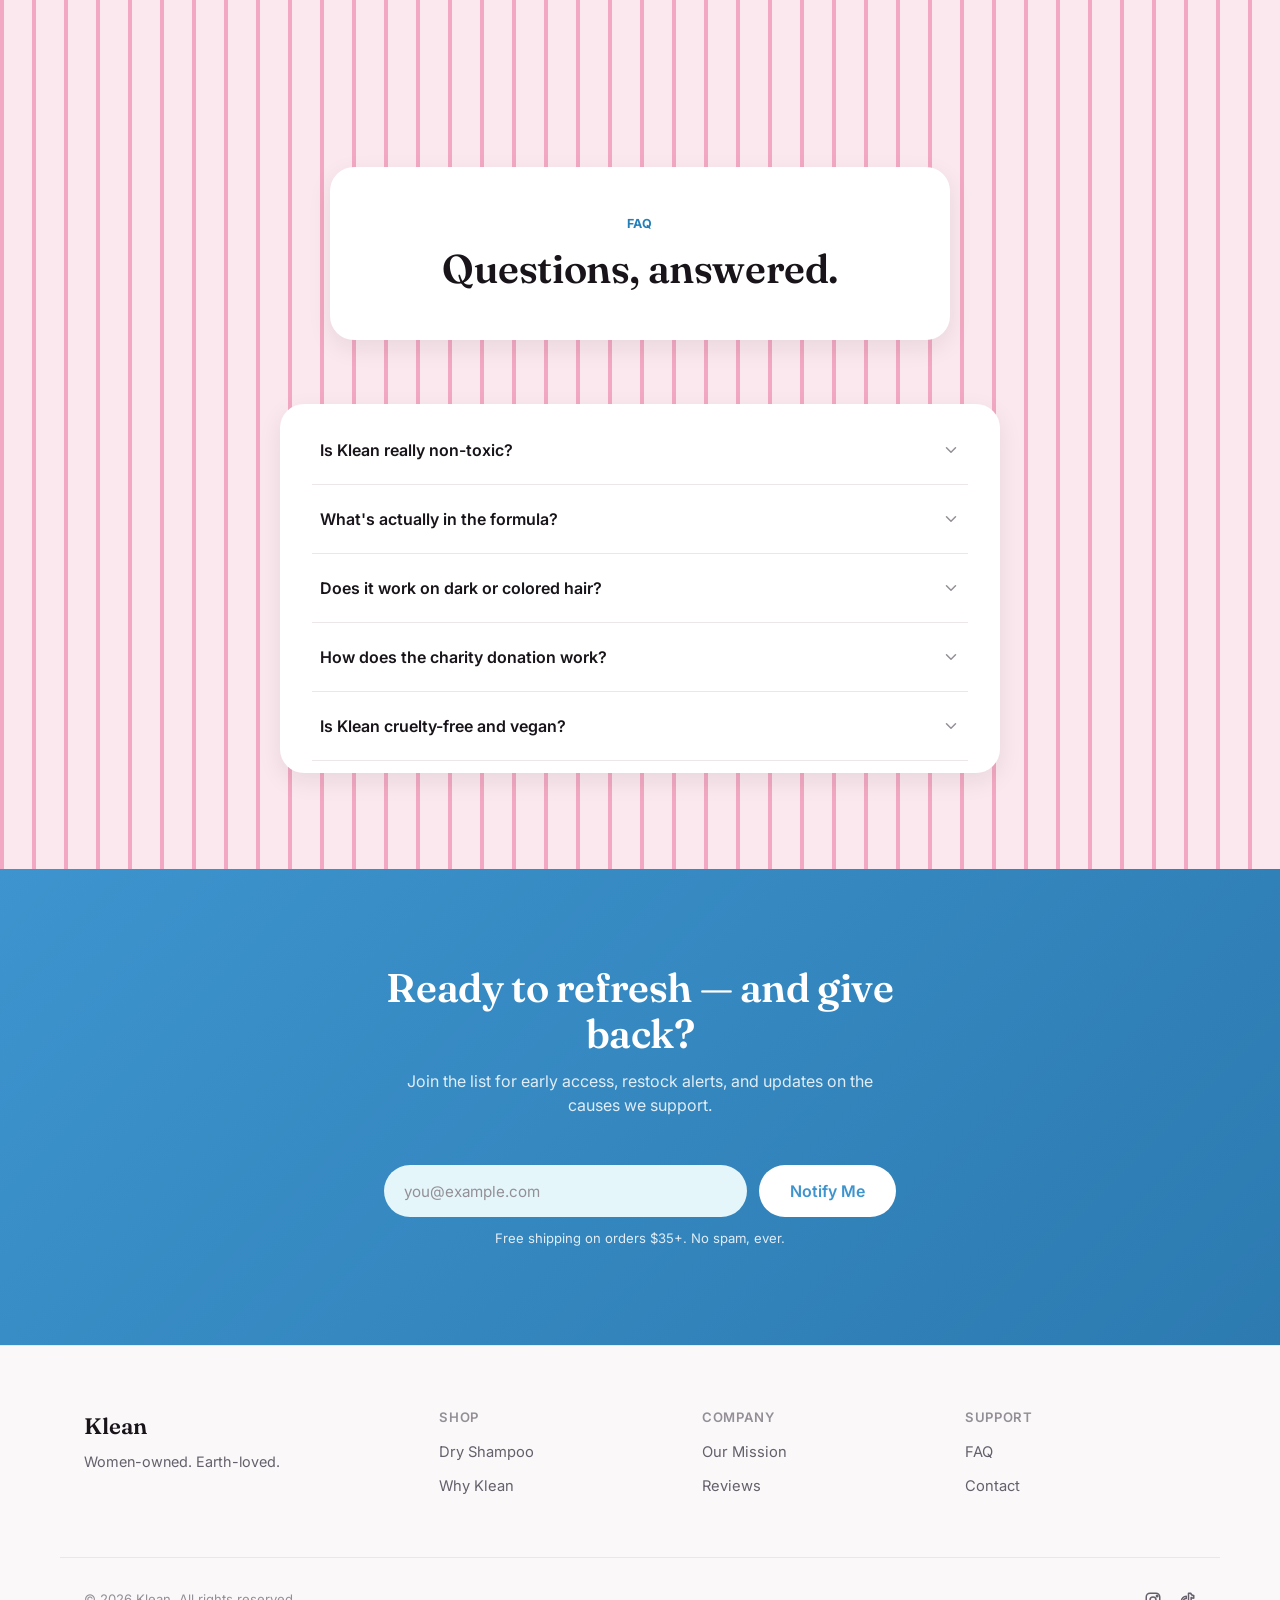
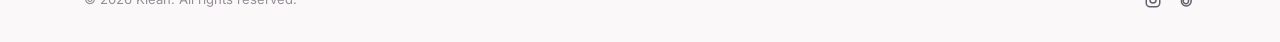
==== commit 5b4d06fe: "Add scattered flower clipart to header that spins with scroll Added a reusable 6-petal flower SVG (d" ====
--- a/index.html
+++ b/index.html
@@ -15,9 +15,31 @@
 
 <a class="skip-link" href="#main">Skip to content</a>
 
+<svg width="0" height="0" style="position:absolute" aria-hidden="true">
+  <symbol id="flower-shape" viewBox="0 0 40 40">
+    <g fill="currentColor">
+      <ellipse cx="20" cy="9" rx="6.5" ry="10" opacity="0.95"/>
+      <ellipse cx="20" cy="9" rx="6.5" ry="10" opacity="0.95" transform="rotate(60 20 20)"/>
+      <ellipse cx="20" cy="9" rx="6.5" ry="10" opacity="0.85" transform="rotate(120 20 20)"/>
+      <ellipse cx="20" cy="9" rx="6.5" ry="10" opacity="0.95" transform="rotate(180 20 20)"/>
+      <ellipse cx="20" cy="9" rx="6.5" ry="10" opacity="0.85" transform="rotate(240 20 20)"/>
+      <ellipse cx="20" cy="9" rx="6.5" ry="10" opacity="0.95" transform="rotate(300 20 20)"/>
+    </g>
+    <circle cx="20" cy="20" r="5" fill="var(--flower-center-color, #fff)"/>
+  </symbol>
+</svg>
+
 <header class="site-header">
+  <div class="header-flowers" aria-hidden="true">
+    <span class="header-flower hf-1 flower-pink" data-base="-12" data-spin="0.18"><svg><use href="#flower-shape"/></svg></span>
+    <span class="header-flower hf-2 flower-blue" data-base="20" data-spin="-0.26"><svg><use href="#flower-shape"/></svg></span>
+    <span class="header-flower hf-3 flower-pink" data-base="8" data-spin="0.3"><svg><use href="#flower-shape"/></svg></span>
+    <span class="header-flower hf-4 flower-blue" data-base="-18" data-spin="-0.16"><svg><use href="#flower-shape"/></svg></span>
+    <span class="header-flower hf-5 flower-pink" data-base="15" data-spin="0.24"><svg><use href="#flower-shape"/></svg></span>
+    <span class="header-flower hf-6 flower-blue" data-base="-25" data-spin="-0.32"><svg><use href="#flower-shape"/></svg></span>
+  </div>
   <div class="container nav-row">
-    <a href="#top" class="logo">Klean</a>
+    <a href="#top" class="logo logo-pop">Klean Hair</a>
 
     <nav class="nav-links" id="nav-links" aria-label="Primary">
       <a href="#benefits">Why Klean</a>
@@ -46,7 +68,7 @@
         <h1>Dry shampoo,<br>finally done <em>clean</em>.</h1>
         <p class="hero-sub">All-natural, organic, non-toxic dry shampoo formulated by women, proudly based in Utah. Every bottle sold helps us give back to the community and land that built us.</p>
         <div class="hero-cta">
-          <a href="#shop" class="btn btn-primary btn-lg">Shop Klean — $24</a>
+          <a href="#shop" class="btn btn-primary btn-lg">Shop Klean — $14.99</a>
           <a href="#how-it-works" class="btn btn-ghost btn-lg">See how it works</a>
         </div>
         <div class="hero-trust">
@@ -181,15 +203,28 @@
   <!-- MISSION -->
   <section class="mission" id="mission">
     <div class="container mission-grid">
-      <div class="mission-visual" data-reveal="left" aria-hidden="true">
-        <div class="mission-stripe-panel"></div>
-      </div>
-      <div class="mission-copy" data-reveal="right">
+      <div class="mission-copy" data-reveal>
         <p class="eyebrow">Our Mission</p>
         <h2>Rooted in Utah. Devoted to giving back.</h2>
         <p>Klean was founded in the shadow of the Wasatch, where mountains meet desert and a quiet, singular lake holds an entire ecosystem together. We're a Utah-based company, through and through — and giving back to the community and land that built us isn't a tagline, it's the reason we started.</p>
         <p>Right now, that means standing behind the Great Salt Lake, which has lost over half its surface area and, with it, the habitat millions of migratory birds and our region's air quality depend on. We even harvest real mineral salt from the lake itself as an active ingredient in every bottle — so the connection isn't just financial, it's formulated in. A portion of every sale goes directly to charities working on its restoration, so your everyday hair routine becomes a small act of preservation.</p>
         <a href="#" class="link-arrow">See our charity partners <svg class="icon" viewBox="0 0 24 24"><path d="M5 12h14M13 5l7 7-7 7"/></svg></a>
+      </div>
+    </div>
+  </section>
+
+  <!-- SHOP -->
+  <section class="shop" id="shop">
+    <div class="container shop-grid">
+      <div class="shop-visual" data-reveal="left">
+        <img src="images/bottle-hero.png" alt="Klean Hair dry shampoo bottle" class="bottle-photo small">
+      </div>
+      <div class="shop-copy" data-reveal="right">
+        <p class="eyebrow">Get Yours</p>
+        <h2>Klean Dry Shampoo</h2>
+        <p class="price">$14.99 <span class="price-shipping">+ Shipping</span></p>
+        <p class="section-sub">All-natural &middot; non-toxic &middot; cruelty-free. Includes a donation that helps give back to our Utah community.</p>
+        <a href="#" class="btn btn-primary btn-lg">Add to Cart</a>
       </div>
     </div>
   </section>
@@ -200,9 +235,10 @@
       <div class="section-head" data-reveal>
         <p class="eyebrow">Reviews</p>
         <h2>Loved by people, trusted by stylists.</h2>
-      </div>
-
-      <div class="testimonial-grid stagger" data-reveal>
+        <p class="section-sub testimonials-hint">Swipe to read more →</p>
+      </div>
+
+      <div class="testimonial-scroll stagger" data-reveal>
         <figure class="testimonial-card">
           <div class="stars" aria-hidden="true">★★★★★</div>
           <blockquote>“No white cast, no weird chemical smell — and I actually feel good knowing it's giving back to my own community.”</blockquote>
@@ -231,25 +267,6 @@
     </div>
   </section>
 
-  <!-- SHOP -->
-  <section class="shop" id="shop">
-    <div class="container shop-grid">
-      <div class="shop-visual" data-reveal="left">
-        <div class="bottle-mock small">
-          <span class="bottle-cap"></span>
-          <span class="bottle-label">KLEAN</span>
-        </div>
-      </div>
-      <div class="shop-copy" data-reveal="right">
-        <p class="eyebrow">Get Yours</p>
-        <h2>Klean Dry Shampoo</h2>
-        <p class="price">$24.00</p>
-        <p class="section-sub">All-natural &middot; non-toxic &middot; cruelty-free. Includes a donation that helps give back to our Utah community.</p>
-        <a href="#" class="btn btn-primary btn-lg">Add to Cart</a>
-      </div>
-    </div>
-  </section>
-
   <!-- FAQ -->
   <section class="faq" id="faq">
     <div class="container">
--- a/styles.css
+++ b/styles.css
@@ -3,12 +3,15 @@
    ============================================ */
 :root {
   /* Color: 1 primary, 1 accent, neutrals */
-  --color-primary: #D6336C;
-  --color-primary-dark: #B3265A;
+  --color-primary: #2480BA;
+  --color-primary-dark: #1C6796;
+  --color-primary-light: #3D94CE;
+  --color-primary-light-dark: #2C7AB0;
   --color-primary-tint: #FBE7EE;
   --color-primary-stripe: #F2A8C2;
 
   --color-accent: #3FB8D6;
+  --color-accent-light: #7DD4E8;
   --color-accent-tint: #E4F6FA;
 
   --color-bg: #FFFFFF;
@@ -196,7 +199,7 @@
 
 em {
   font-style: italic;
-  color: var(--color-primary);
+  color: var(--color-primary-light);
 }
 
 .eyebrow {
@@ -241,12 +244,12 @@
 }
 
 .btn-primary {
-  background: var(--color-primary);
+  background: var(--color-primary-light);
   color: #fff;
   box-shadow: var(--shadow-primary);
 }
 .btn-primary:hover {
-  background: var(--color-primary-dark);
+  background: var(--color-primary-light-dark);
   transform: translateY(-1px);
 }
 .btn-primary:active { transform: translateY(0); }
@@ -257,8 +260,8 @@
   border-color: var(--color-border);
 }
 .btn-ghost:hover {
-  border-color: var(--color-primary);
-  color: var(--color-primary);
+  border-color: var(--color-primary-light);
+  color: var(--color-primary-light);
 }
 
 .btn-sm { padding: 9px 20px; font-size: 0.9rem; }
@@ -282,6 +285,8 @@
 }
 
 .nav-row {
+  position: relative;
+  z-index: 2;
   display: flex;
   align-items: center;
   justify-content: space-between;
@@ -290,6 +295,46 @@
 }
 .site-header.scrolled .nav-row {
   height: 62px;
+}
+
+/* ============================================
+   HEADER FLOWER CLIPART
+   ============================================ */
+.header-flowers {
+  position: absolute;
+  inset: 0;
+  z-index: 1;
+  pointer-events: none;
+  overflow: visible;
+}
+
+.header-flower {
+  position: absolute;
+  display: block;
+  aspect-ratio: 1 / 1;
+  will-change: transform;
+}
+.header-flower svg {
+  width: 100%;
+  height: 100%;
+  display: block;
+}
+
+.flower-pink { color: var(--color-primary-stripe); --flower-center-color: var(--color-accent-light); }
+.flower-blue { color: var(--color-primary-light); --flower-center-color: var(--color-primary-stripe); }
+
+.hf-1 { top: 6px;   left: 1%;   width: 30px; opacity: 0.55; }
+.hf-2 { top: -12px; left: 12%;  width: 20px; opacity: 0.4; }
+.hf-3 { top: 18px;  left: 46%;  width: 16px; opacity: 0.3; }
+.hf-4 { top: -10px; right: 24%; width: 22px; opacity: 0.4; }
+.hf-5 { top: 14px;  right: 9%;  width: 26px; opacity: 0.5; }
+.hf-6 { top: -8px;  right: 1%;  width: 32px; opacity: 0.5; }
+
+@media (max-width: 980px) {
+  .hf-3, .hf-4 { display: none; }
+}
+@media (max-width: 720px) {
+  .header-flowers { display: none; }
 }
 
 .logo {
@@ -299,6 +344,16 @@
   color: var(--color-text);
   text-decoration: none;
 }
+
+.logo-pop {
+  color: var(--color-primary-stripe);
+  font-weight: 700;
+  font-style: italic;
+  text-shadow: 2px 2px 0 var(--color-accent-light);
+  transition: transform var(--t-fast) var(--ease);
+  display: inline-block;
+}
+.logo-pop:hover { transform: translateY(-1px) rotate(-1deg); }
 
 .nav-links {
   display: flex;
@@ -431,7 +486,9 @@
   height: auto;
   border-radius: var(--radius-md);
   object-fit: cover;
-}
+  box-shadow: var(--shadow-md);
+}
+.bottle-photo.small { width: 170px; }
 
 .bottle-cap {
   position: absolute;
@@ -502,7 +559,7 @@
   height: 56px;
   border-radius: 50%;
   background: var(--color-primary-tint);
-  color: var(--color-primary);
+  color: var(--color-primary-light);
   display: flex;
   align-items: center;
   justify-content: center;
@@ -562,7 +619,7 @@
   height: 46px;
   border-radius: var(--radius-sm);
   background: var(--color-primary-tint);
-  color: var(--color-primary);
+  color: var(--color-primary-light);
   display: flex;
   align-items: center;
   justify-content: center;
@@ -613,29 +670,11 @@
    ============================================ */
 .mission-grid {
   display: grid;
-  grid-template-columns: 0.85fr 1.15fr;
-  gap: var(--space-10);
-  align-items: center;
-}
-
-.mission-visual { min-height: 320px; position: relative; }
-
-.mission-stripe-panel {
-  position: absolute;
-  inset: 0;
-  border-radius: var(--radius-lg);
-  background-color: var(--color-accent-tint);
-  background-image: repeating-linear-gradient(
-    70deg,
-    var(--color-accent) 0px,
-    var(--color-accent) 3px,
-    transparent 3px,
-    transparent 24px
-  );
-  opacity: 0.7;
+  justify-content: center;
 }
 
 .mission-copy {
+  max-width: 720px;
   background: var(--color-bg);
   border-radius: var(--radius-lg);
   box-shadow: var(--shadow-md);
@@ -660,14 +699,35 @@
 /* ============================================
    TESTIMONIALS
    ============================================ */
-.testimonial-grid {
-  display: grid;
-  grid-template-columns: repeat(3, 1fr);
+.testimonials-hint {
+  display: none;
+}
+
+.testimonial-scroll {
+  display: flex;
   gap: var(--space-5);
-}
+  overflow-x: auto;
+  scroll-snap-type: x mandatory;
+  scroll-padding-left: var(--space-5);
+  padding-bottom: var(--space-3);
+  margin: 0 calc(var(--space-5) * -1);
+  padding-left: var(--space-5);
+  padding-right: var(--space-5);
+  -webkit-overflow-scrolling: touch;
+  scrollbar-width: thin;
+  scrollbar-color: var(--color-primary-stripe) transparent;
+}
+.testimonial-scroll::-webkit-scrollbar { height: 6px; }
+.testimonial-scroll::-webkit-scrollbar-thumb {
+  background: var(--color-primary-stripe);
+  border-radius: var(--radius-full);
+}
+.testimonial-scroll::-webkit-scrollbar-track { background: transparent; }
 
 .testimonial-card {
   margin: 0;
+  flex: 0 0 320px;
+  scroll-snap-align: start;
   background: var(--color-bg);
   border: 1px solid var(--color-border);
   border-radius: var(--radius-md);
@@ -675,7 +735,7 @@
   box-shadow: var(--shadow-sm);
 }
 
-.stars { color: var(--color-primary); letter-spacing: 2px; margin-bottom: var(--space-4); }
+.stars { color: var(--color-primary-light); letter-spacing: 2px; margin-bottom: var(--space-4); }
 
 blockquote {
   margin: 0 0 var(--space-5) 0;
@@ -731,8 +791,15 @@
   font-family: var(--font-display);
   font-size: 2rem;
   font-weight: 600;
-  color: var(--color-primary);
+  color: var(--color-primary-light);
   margin: var(--space-3) 0;
+}
+
+.price-shipping {
+  font-family: var(--font-body);
+  font-size: 0.95rem;
+  font-weight: 500;
+  color: var(--color-text-muted);
 }
 
 .shop-copy .btn { margin-top: var(--space-6); }
@@ -770,7 +837,7 @@
 }
 
 .chevron { color: var(--color-text-faint); transition: transform var(--t-base) var(--ease); }
-.accordion-trigger[aria-expanded="true"] .chevron { transform: rotate(180deg); color: var(--color-primary); }
+.accordion-trigger[aria-expanded="true"] .chevron { transform: rotate(180deg); color: var(--color-primary-light); }
 
 .accordion-panel {
   max-height: 0;
@@ -787,7 +854,7 @@
    FINAL CTA
    ============================================ */
 .final-cta {
-  background: linear-gradient(135deg, var(--color-primary), var(--color-primary-dark));
+  background: linear-gradient(135deg, var(--color-primary-light), var(--color-primary-light-dark));
   color: #fff;
 }
 
@@ -813,14 +880,17 @@
   padding: 14px 20px;
   border-radius: var(--radius-full);
   border: none;
+  background: var(--color-accent-tint);
+  color: var(--color-text);
   font-size: 0.95rem;
   font-family: inherit;
 }
+.cta-form input::placeholder { color: var(--color-text-faint); }
 .cta-form input:focus-visible { outline: 2px solid #fff; outline-offset: 2px; }
 
 .final-cta .btn-primary {
   background: #fff;
-  color: var(--color-primary);
+  color: var(--color-primary-light);
   box-shadow: none;
 }
 .final-cta .btn-primary:hover { background: rgba(255,255,255,0.9); }
@@ -883,7 +953,7 @@
   color: var(--color-text-muted);
   transition: color var(--t-fast) var(--ease);
 }
-.footer-socials a:hover { color: var(--color-primary); }
+.footer-socials a:hover { color: var(--color-primary-light); }
 
 /* ============================================
    RESPONSIVE
@@ -891,13 +961,13 @@
 @media (max-width: 980px) {
   .hero-grid { grid-template-columns: 1fr; }
   .hero-visual { min-height: 340px; margin-top: var(--space-6); }
-  .mission-grid { grid-template-columns: 1fr; }
-  .mission-visual { min-height: 220px; order: 2; }
+  .badge-top { right: 0; }
+  .badge-bottom { left: 0; }
   .shop-grid { grid-template-columns: 1fr; text-align: center; }
   .shop-visual { order: -1; }
   .card-grid { grid-template-columns: repeat(2, 1fr); }
   .process-grid { grid-template-columns: 1fr; gap: var(--space-10); }
-  .testimonial-grid { grid-template-columns: 1fr; }
+  .testimonials-hint { display: block; }
   .footer-grid { grid-template-columns: repeat(2, 1fr); }
 }
 
@@ -929,6 +999,7 @@
   .cert-icon svg { width: 22px; height: 22px; }
   .cert-badge span { font-size: 0.74rem; }
   .card-grid { grid-template-columns: 1fr; }
+  .testimonial-card { flex-basis: 84%; }
   .footer-grid { grid-template-columns: 1fr; gap: var(--space-8); }
   .footer-bottom { flex-direction: column; gap: var(--space-4); text-align: center; }
   .hero-cta { flex-direction: column; align-items: stretch; }
@@ -954,7 +1025,7 @@
   width: 48px;
   height: 48px;
   border-radius: 50%;
-  background: var(--color-primary);
+  background: var(--color-primary-light);
   color: #fff;
   border: none;
   display: flex;
@@ -974,7 +1045,7 @@
   pointer-events: auto;
 }
 .back-to-top:hover {
-  background: var(--color-primary-dark);
+  background: var(--color-primary-light-dark);
   transform: translateY(-3px);
 }
 .back-to-top .icon {
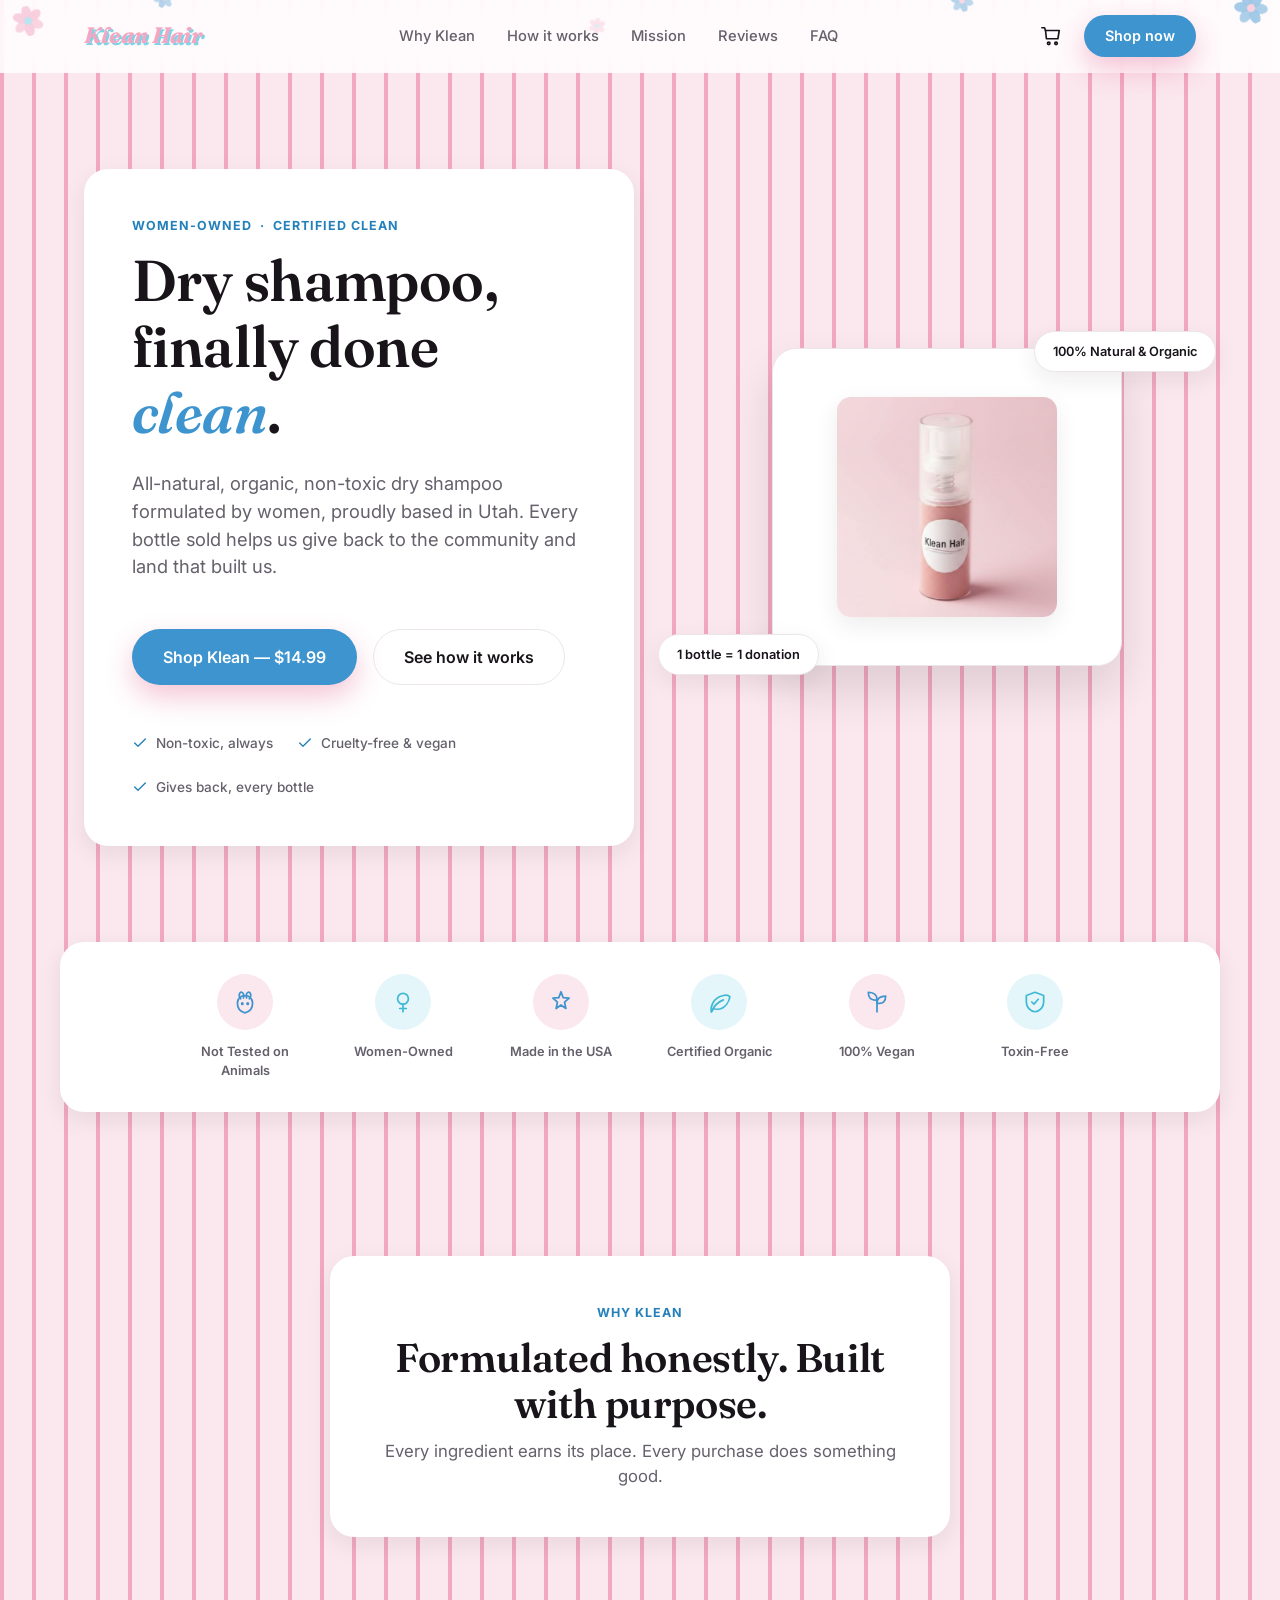
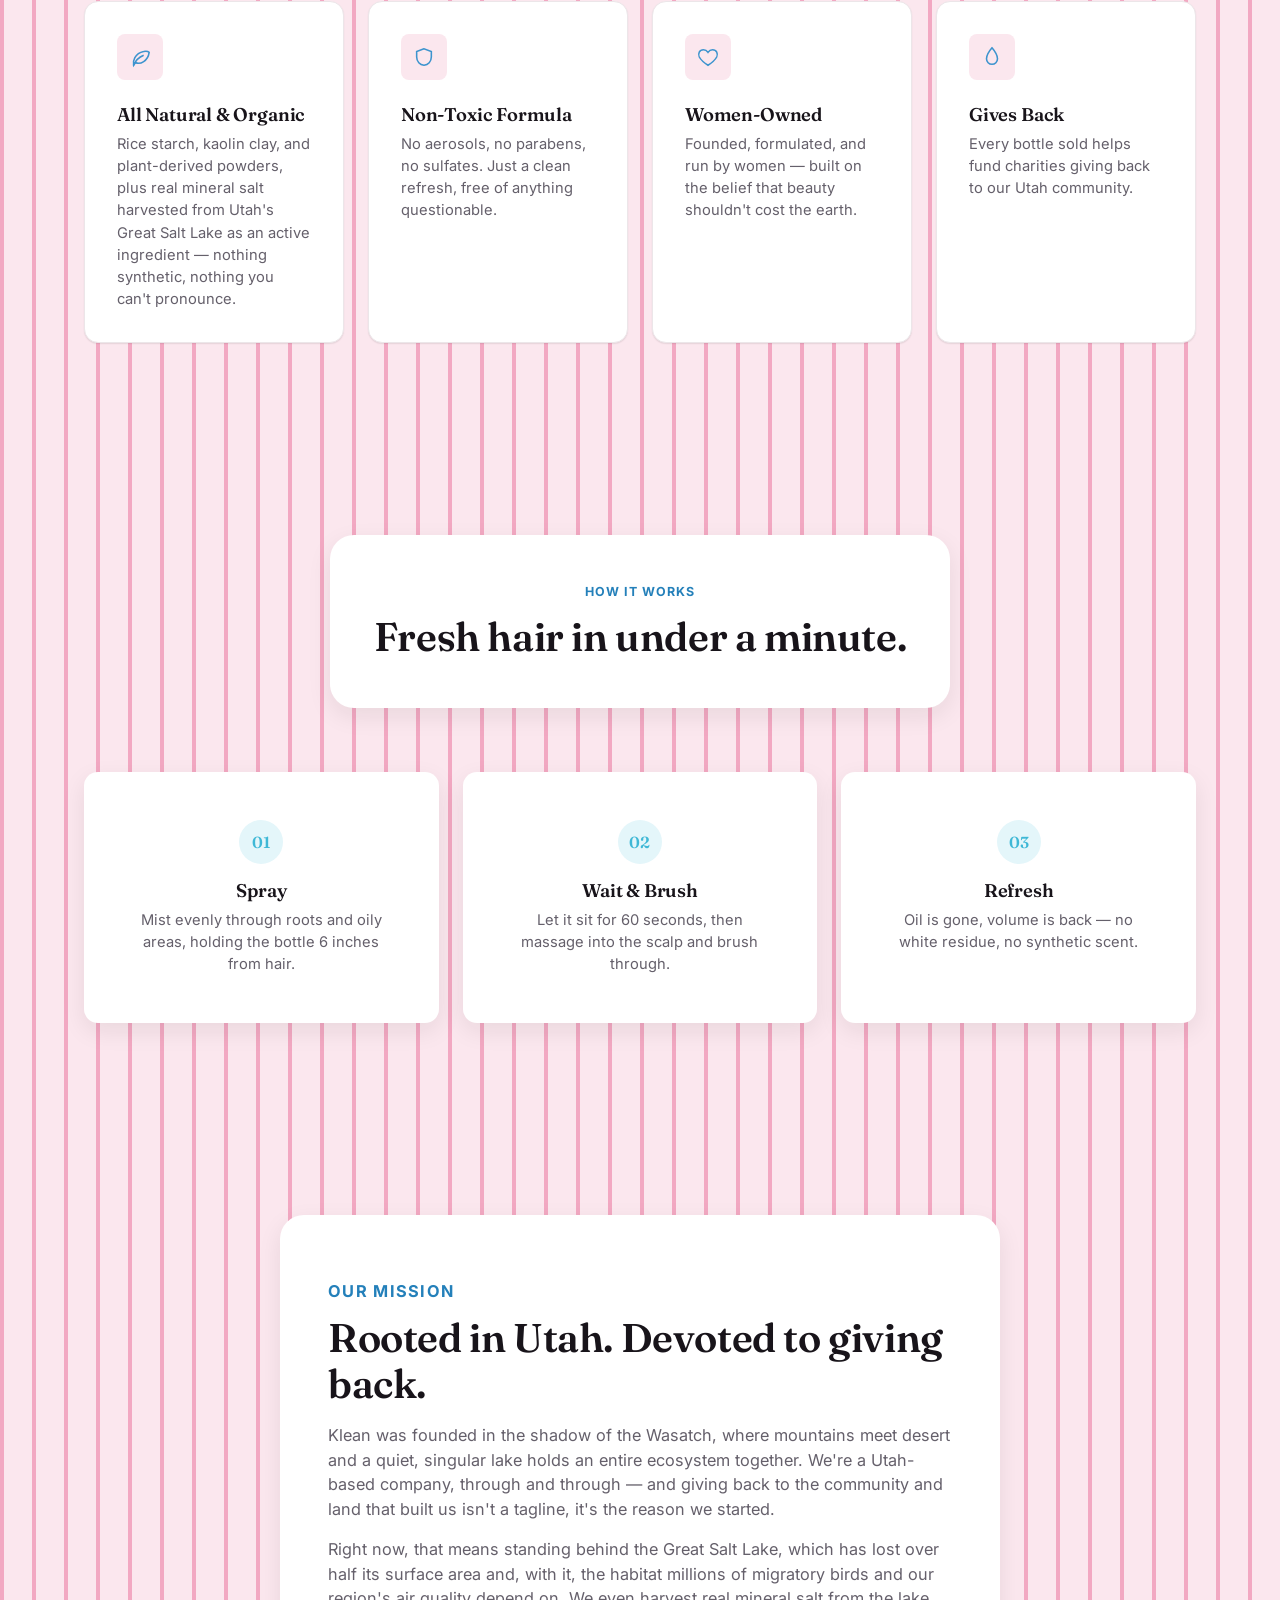
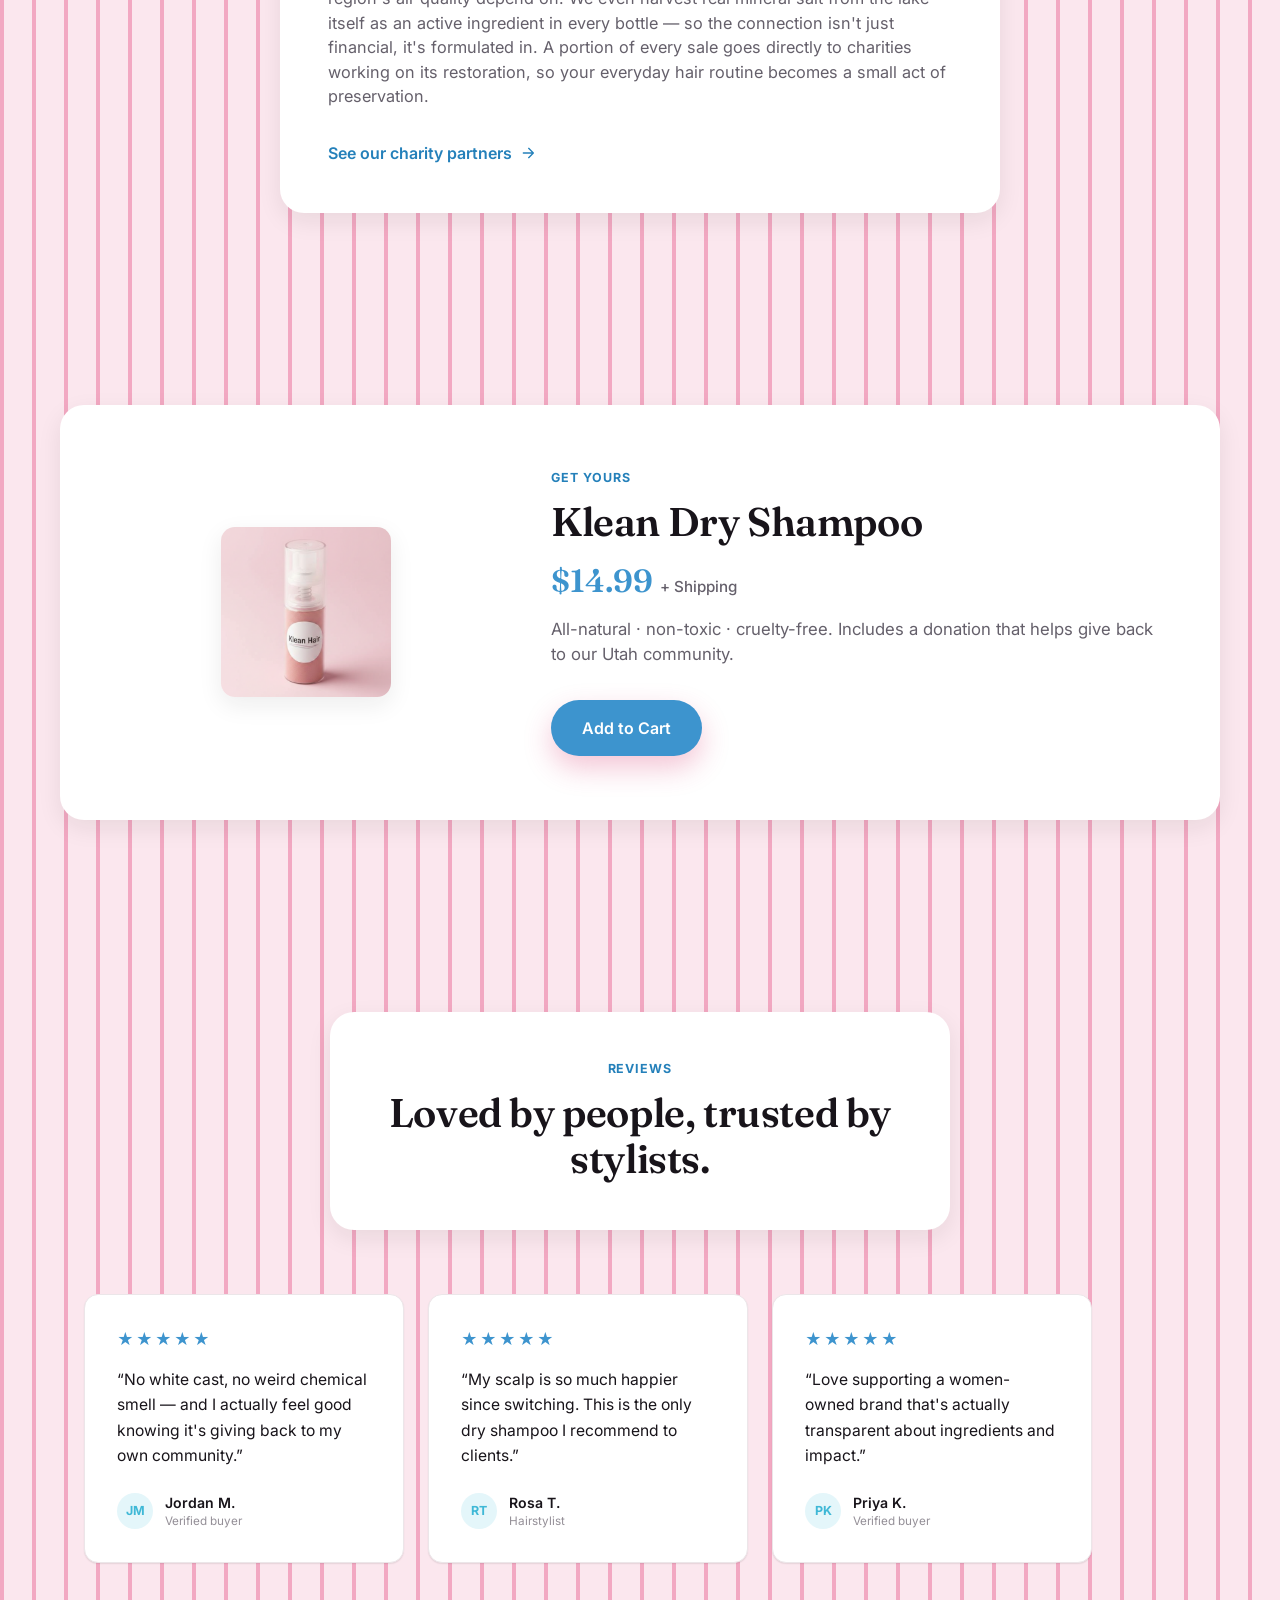
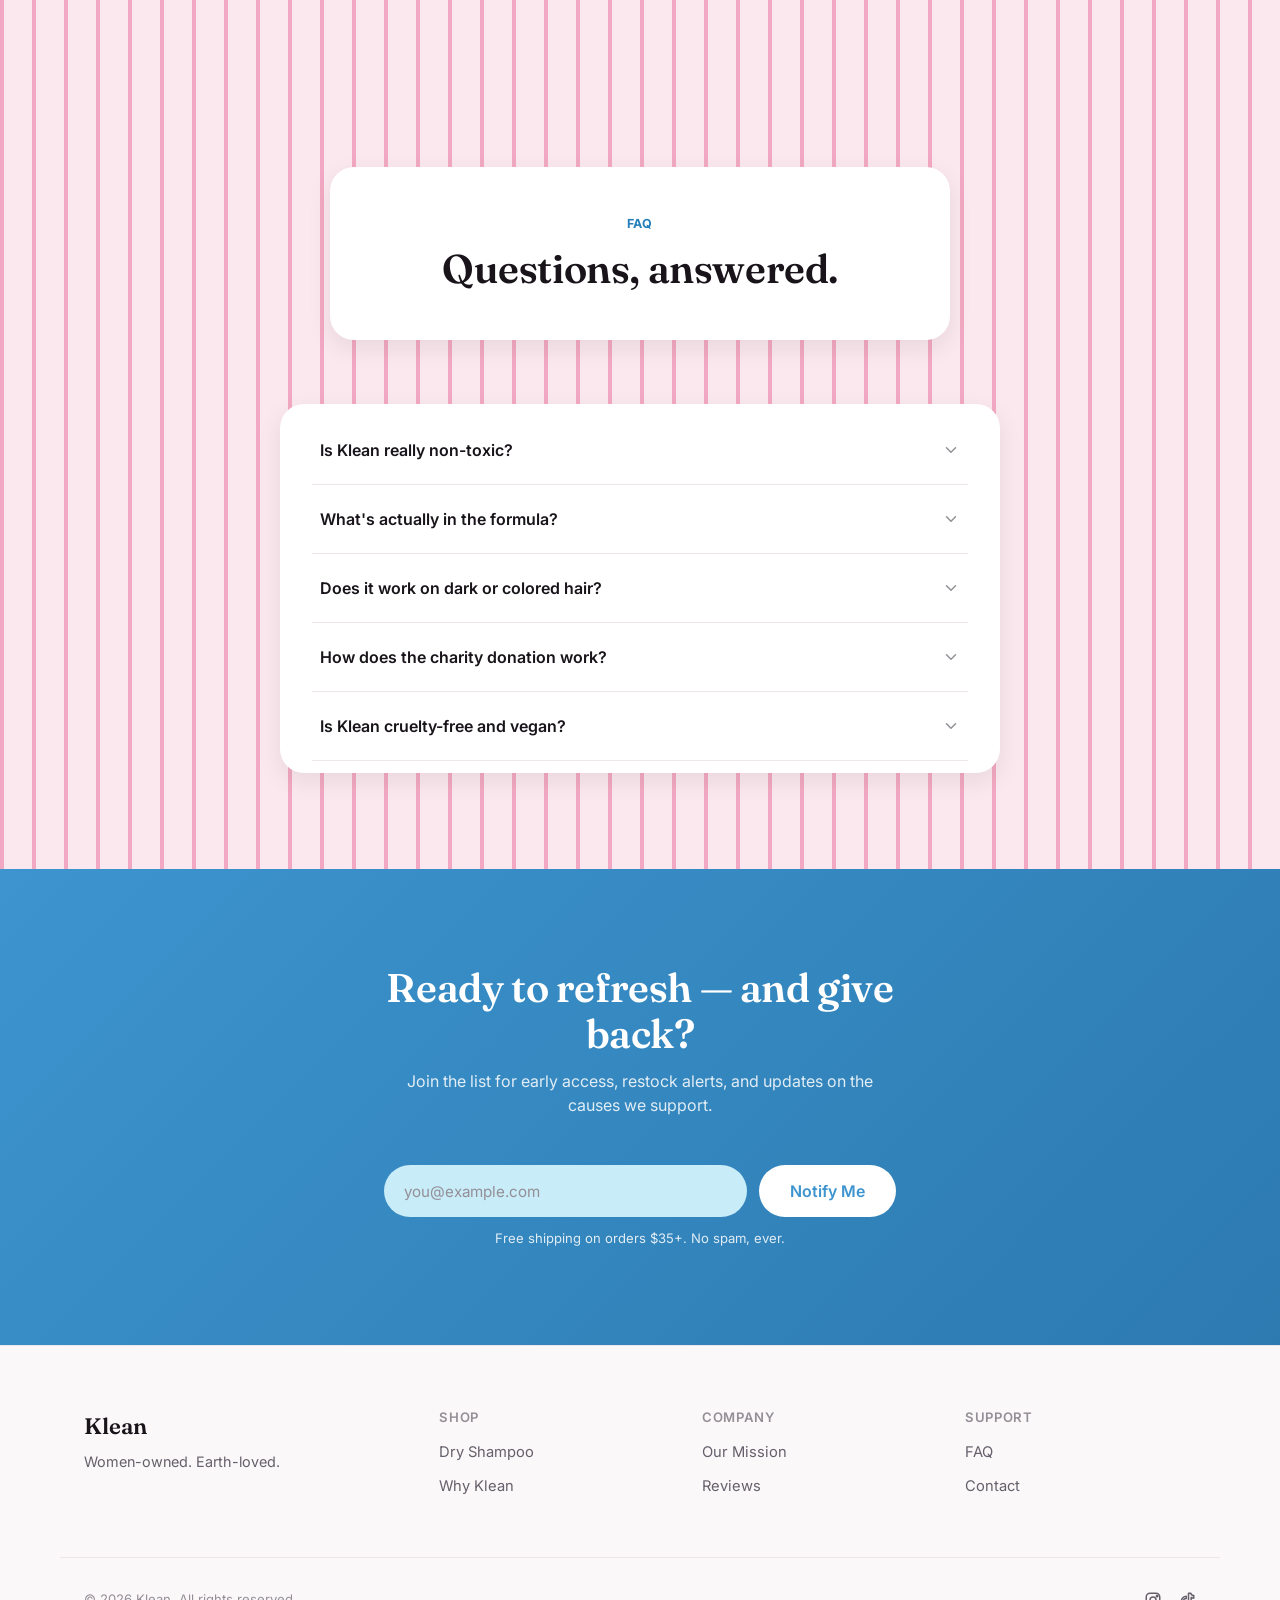
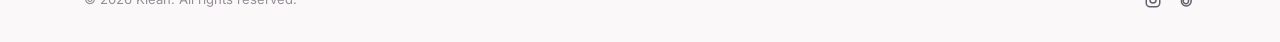
==== commit f2969278: "Add a cart page and wire up Add to Cart "Add to Cart" now redirects to a new cart.html styled to mat" ====
--- a/index.html
+++ b/index.html
@@ -8,7 +8,7 @@
 <link rel="preconnect" href="https://fonts.googleapis.com">
 <link rel="preconnect" href="https://fonts.gstatic.com" crossorigin>
 <link href="https://fonts.googleapis.com/css2?family=Inter:wght@400;500;600;700;800&family=Fraunces:ital,wght@0,500;0,600;1,500&display=swap" rel="stylesheet">
-<link rel="stylesheet" href="styles.css">
+<link rel="stylesheet" href="styles.css?v=5">
 <noscript><style>[data-reveal] { opacity: 1 !important; transform: none !important; }</style></noscript>
 </head>
 <body>
@@ -37,6 +37,7 @@
     <span class="header-flower hf-4 flower-blue" data-base="-18" data-spin="-0.16"><svg><use href="#flower-shape"/></svg></span>
     <span class="header-flower hf-5 flower-pink" data-base="15" data-spin="0.24"><svg><use href="#flower-shape"/></svg></span>
     <span class="header-flower hf-6 flower-blue" data-base="-25" data-spin="-0.32"><svg><use href="#flower-shape"/></svg></span>
+    <span class="header-flower hf-7 flower-blue" data-base="10" data-spin="0.22"><svg><use href="#flower-shape"/></svg></span>
   </div>
   <div class="container nav-row">
     <a href="#top" class="logo logo-pop">Klean Hair</a>
@@ -50,6 +51,10 @@
     </nav>
 
     <div class="nav-actions">
+      <a href="cart.html" class="cart-link" aria-label="View cart">
+        <svg class="icon" viewBox="0 0 24 24"><path d="M6 6h15l-1.5 9h-12.5z"/><path d="M6 6 5 3H2"/><circle cx="9.5" cy="20" r="1.4"/><circle cx="17.5" cy="20" r="1.4"/></svg>
+        <span class="cart-badge" id="cart-badge" hidden>0</span>
+      </a>
       <a href="#shop" class="btn btn-primary btn-sm">Shop now</a>
       <button class="nav-toggle" id="nav-toggle" aria-expanded="false" aria-controls="nav-links" aria-label="Toggle menu">
         <span></span><span></span><span></span>
@@ -224,7 +229,7 @@
         <h2>Klean Dry Shampoo</h2>
         <p class="price">$14.99 <span class="price-shipping">+ Shipping</span></p>
         <p class="section-sub">All-natural &middot; non-toxic &middot; cruelty-free. Includes a donation that helps give back to our Utah community.</p>
-        <a href="#" class="btn btn-primary btn-lg">Add to Cart</a>
+        <a href="cart.html" class="btn btn-primary btn-lg" id="add-to-cart-btn">Add to Cart</a>
       </div>
     </div>
   </section>
@@ -376,6 +381,6 @@
   <svg class="icon" viewBox="0 0 24 24"><path d="M12 19V5M5 12l7-7 7 7"/></svg>
 </button>
 
-<script src="script.js"></script>
+<script src="script.js?v=5"></script>
 </body>
 </html>
--- a/styles.css
+++ b/styles.css
@@ -329,12 +329,29 @@
 .hf-4 { top: -10px; right: 24%; width: 22px; opacity: 0.4; }
 .hf-5 { top: 14px;  right: 9%;  width: 26px; opacity: 0.5; }
 .hf-6 { top: -8px;  right: 1%;  width: 32px; opacity: 0.5; }
+.hf-7 { display: none; }
 
 @media (max-width: 980px) {
   .hf-3, .hf-4 { display: none; }
 }
 @media (max-width: 720px) {
-  .header-flowers { display: none; }
+  /* Nav links collapse behind the hamburger here, freeing the center
+     of the bar — keep a small, curated set clear of the logo and
+     toggle button instead of hiding flowers entirely. The left/right
+     gutters are a fixed 24px (the container padding) at every mobile
+     width, so fixed-px offsets here stay clear of the logo and the
+     toggle button reliably instead of drifting with percentages. */
+  .hf-2, .hf-4, .hf-5 { display: none; }
+  .hf-1 { top: 4px; left: 4px; right: auto; width: 16px; }
+  .hf-3 { display: block; top: 22px; left: 58%; width: 18px; }
+  .hf-6 { top: 10px; right: 2px; left: auto; width: 12px; }
+  .hf-7 {
+    display: block;
+    top: 42px;
+    left: 85px;
+    width: 13px;
+    opacity: 0.45;
+  }
 }
 
 .logo {
@@ -373,6 +390,35 @@
   display: flex;
   align-items: center;
   gap: var(--space-4);
+}
+
+.cart-link {
+  position: relative;
+  display: flex;
+  align-items: center;
+  justify-content: center;
+  width: 34px;
+  height: 34px;
+  color: var(--color-text);
+  transition: color var(--t-fast) var(--ease);
+}
+.cart-link:hover { color: var(--color-primary-light); }
+.cart-link .icon { width: 22px; height: 22px; stroke-width: 1.8; }
+
+.cart-badge {
+  position: absolute;
+  top: -2px;
+  right: -2px;
+  min-width: 16px;
+  height: 16px;
+  padding: 0 4px;
+  border-radius: var(--radius-full);
+  background: var(--color-primary-light);
+  color: #fff;
+  font-size: 0.65rem;
+  font-weight: 700;
+  line-height: 16px;
+  text-align: center;
 }
 
 .nav-toggle {
@@ -880,7 +926,7 @@
   padding: 14px 20px;
   border-radius: var(--radius-full);
   border: none;
-  background: var(--color-accent-tint);
+  background: #C8ECF8;
   color: var(--color-text);
   font-size: 0.95rem;
   font-family: inherit;
@@ -1062,3 +1108,132 @@
     height: 44px;
   }
 }
+
+/* ============================================
+   CART PAGE
+   ============================================ */
+.cart-page { min-height: 50vh; }
+.cart-page .section-head h1 {
+  font-size: clamp(2rem, 4vw, 2.5rem);
+}
+
+.cart-panel {
+  max-width: 720px;
+  margin: 0 auto var(--space-6) auto;
+  background: var(--color-bg);
+  border-radius: var(--radius-lg);
+  box-shadow: var(--shadow-md);
+  padding: var(--space-8);
+}
+
+.cart-item {
+  display: flex;
+  align-items: center;
+  gap: var(--space-5);
+  padding-bottom: var(--space-6);
+  border-bottom: 1px solid var(--color-border);
+}
+.cart-item[hidden] { display: none; }
+
+.cart-item-photo {
+  width: 84px;
+  height: 84px;
+  object-fit: cover;
+  border-radius: var(--radius-md);
+  box-shadow: var(--shadow-sm);
+  flex-shrink: 0;
+}
+
+.cart-item-info { flex: 1; min-width: 0; }
+.cart-item-info h3 { margin-bottom: 4px; }
+.cart-item-info .section-sub { margin-top: 0; font-size: 0.85rem; }
+
+.remove-link {
+  display: inline-block;
+  margin-top: var(--space-2);
+  background: none;
+  border: none;
+  padding: 0;
+  font-size: 0.82rem;
+  color: var(--color-text-faint);
+  text-decoration: underline;
+  cursor: pointer;
+  transition: color var(--t-fast) var(--ease);
+}
+.remove-link:hover { color: var(--color-primary-light); }
+
+.cart-item-qty {
+  display: flex;
+  align-items: center;
+  gap: var(--space-3);
+  flex-shrink: 0;
+}
+
+.qty-btn {
+  width: 30px;
+  height: 30px;
+  border-radius: 50%;
+  border: 1px solid var(--color-border);
+  background: var(--color-bg);
+  color: var(--color-text);
+  font-size: 1rem;
+  line-height: 1;
+  cursor: pointer;
+  display: flex;
+  align-items: center;
+  justify-content: center;
+  transition: border-color var(--t-fast) var(--ease), color var(--t-fast) var(--ease);
+}
+.qty-btn:hover { border-color: var(--color-primary-light); color: var(--color-primary-light); }
+
+#qty-value { min-width: 16px; text-align: center; font-weight: 600; }
+
+.cart-item-total {
+  flex-shrink: 0;
+  min-width: 70px;
+  text-align: right;
+  font-family: var(--font-display);
+  font-weight: 600;
+  color: var(--color-primary-light);
+}
+
+.cart-empty { text-align: center; padding: var(--space-8) 0; }
+.cart-empty p { margin-bottom: var(--space-6); font-size: 1.05rem; }
+
+.cart-summary { margin-top: var(--space-6); }
+
+.cart-summary-row {
+  display: flex;
+  justify-content: space-between;
+  padding: var(--space-2) 0;
+  font-size: 0.92rem;
+  color: var(--color-text-muted);
+}
+
+.cart-summary-total {
+  margin-top: var(--space-2);
+  padding-top: var(--space-4);
+  border-top: 1px solid var(--color-border);
+  font-size: 1.2rem;
+  font-weight: 700;
+  color: var(--color-text);
+}
+
+.cart-checkout {
+  width: 100%;
+  margin-top: var(--space-6);
+}
+
+#checkout-note {
+  text-align: center;
+  margin-top: var(--space-4);
+}
+
+@media (max-width: 720px) {
+  .cart-panel { padding: var(--space-6) var(--space-5); }
+  .cart-item { flex-wrap: wrap; gap: var(--space-3); }
+  .cart-item-info { flex-basis: 100%; order: 1; }
+  .cart-item-photo { order: 0; }
+  .cart-item-qty { order: 2; }
+  .cart-item-total { order: 3; margin-left: auto; }
+}
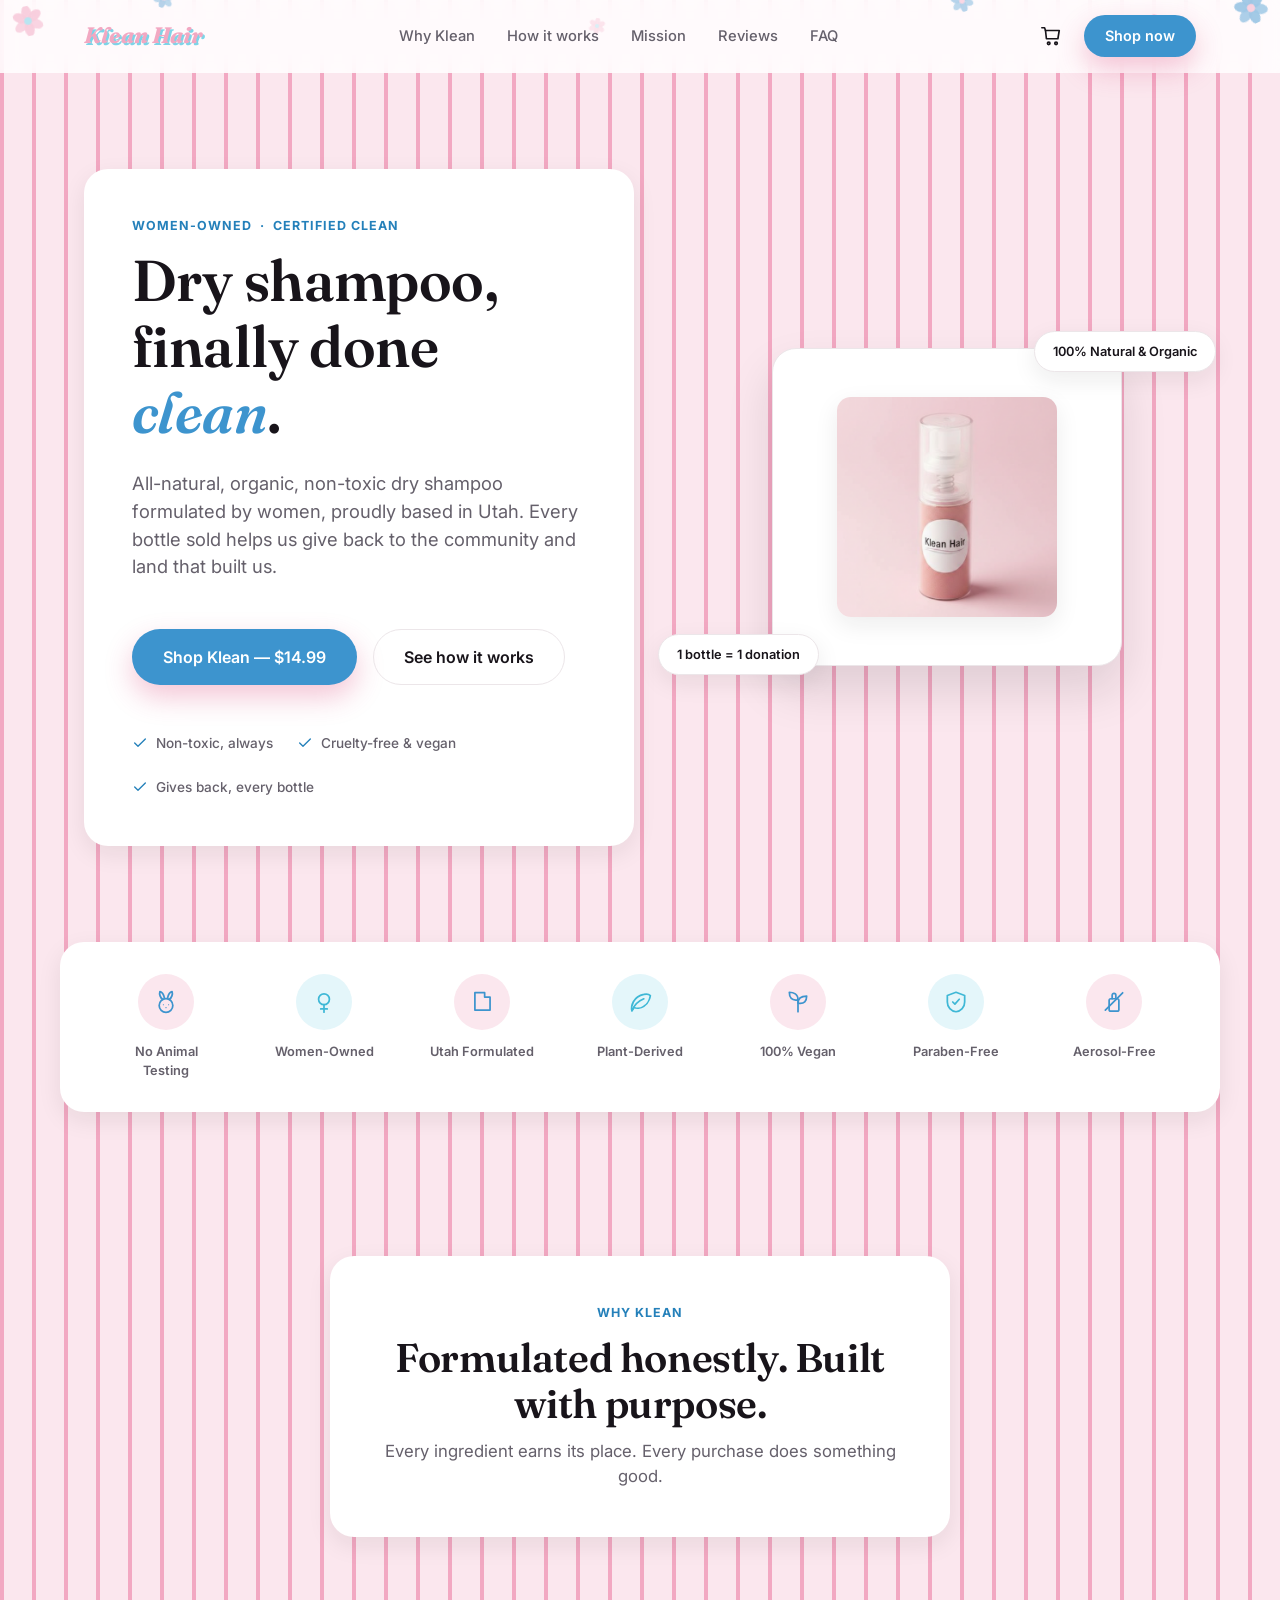
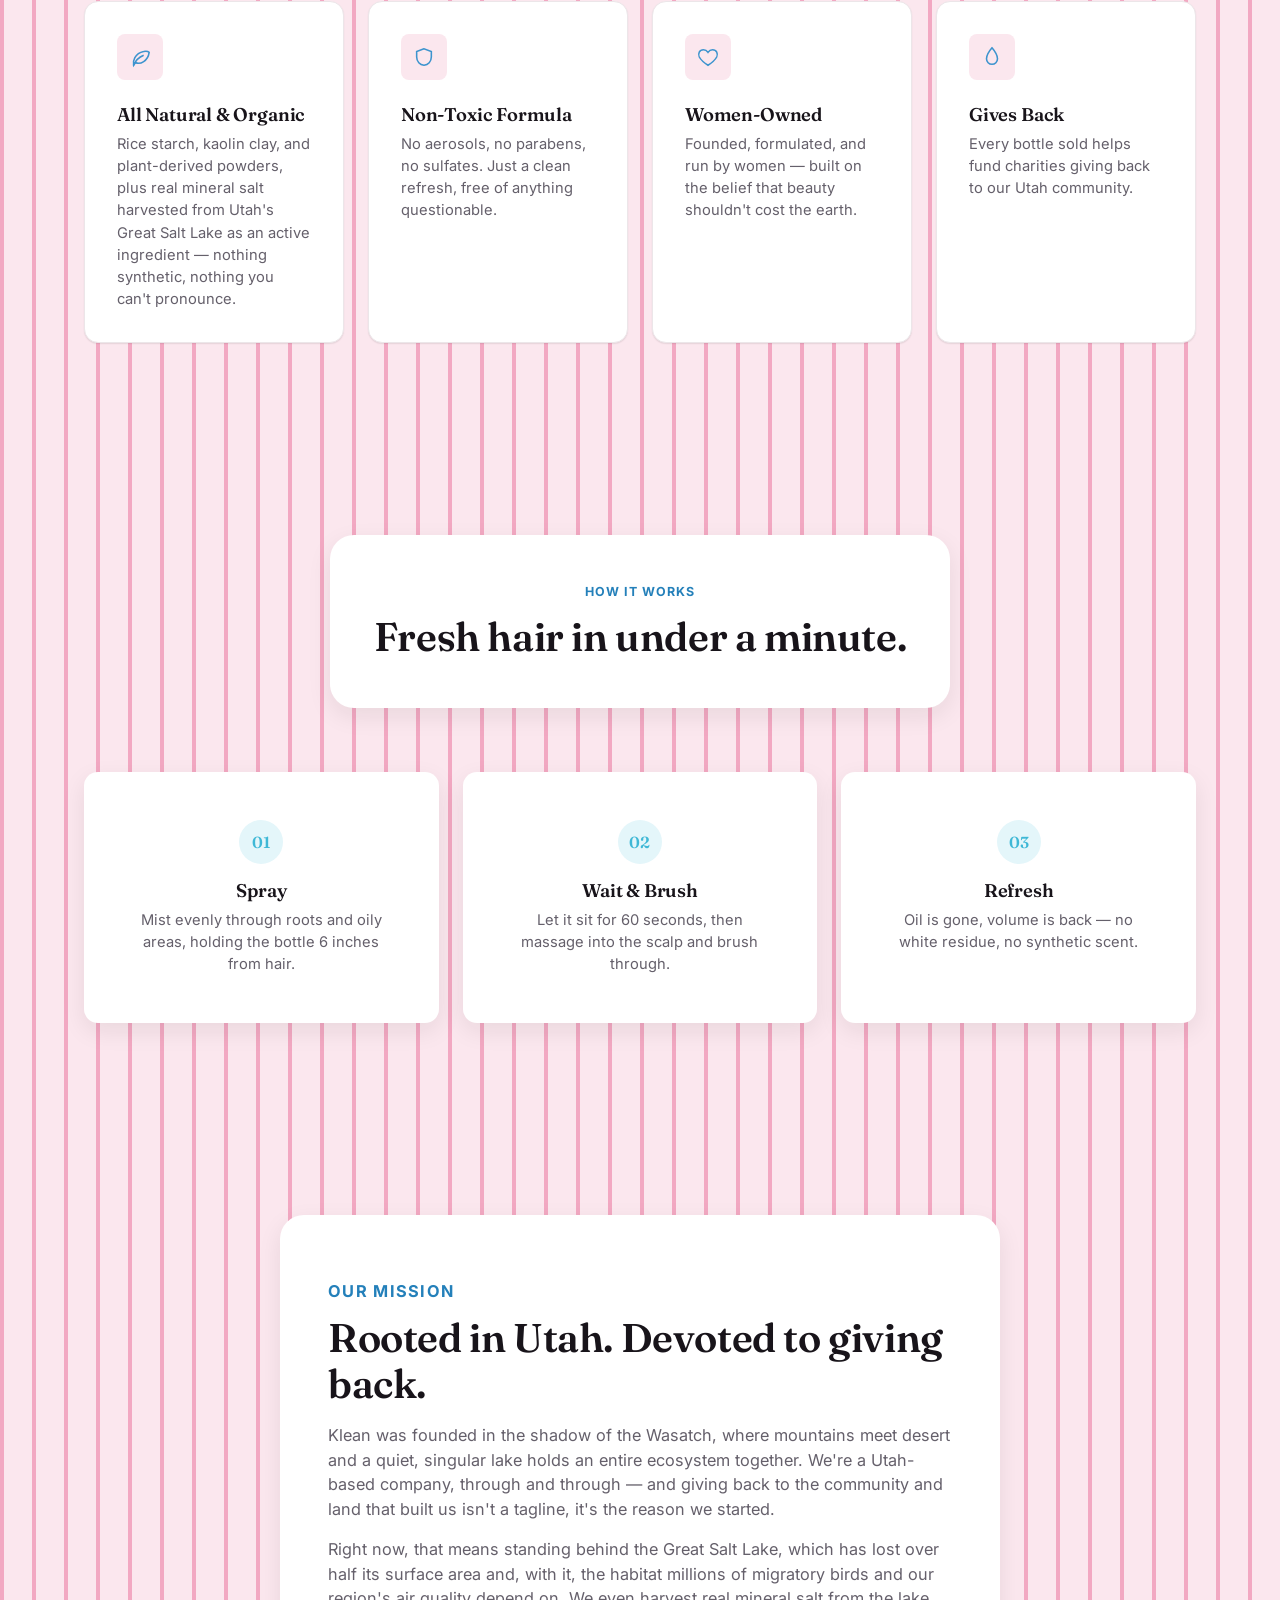
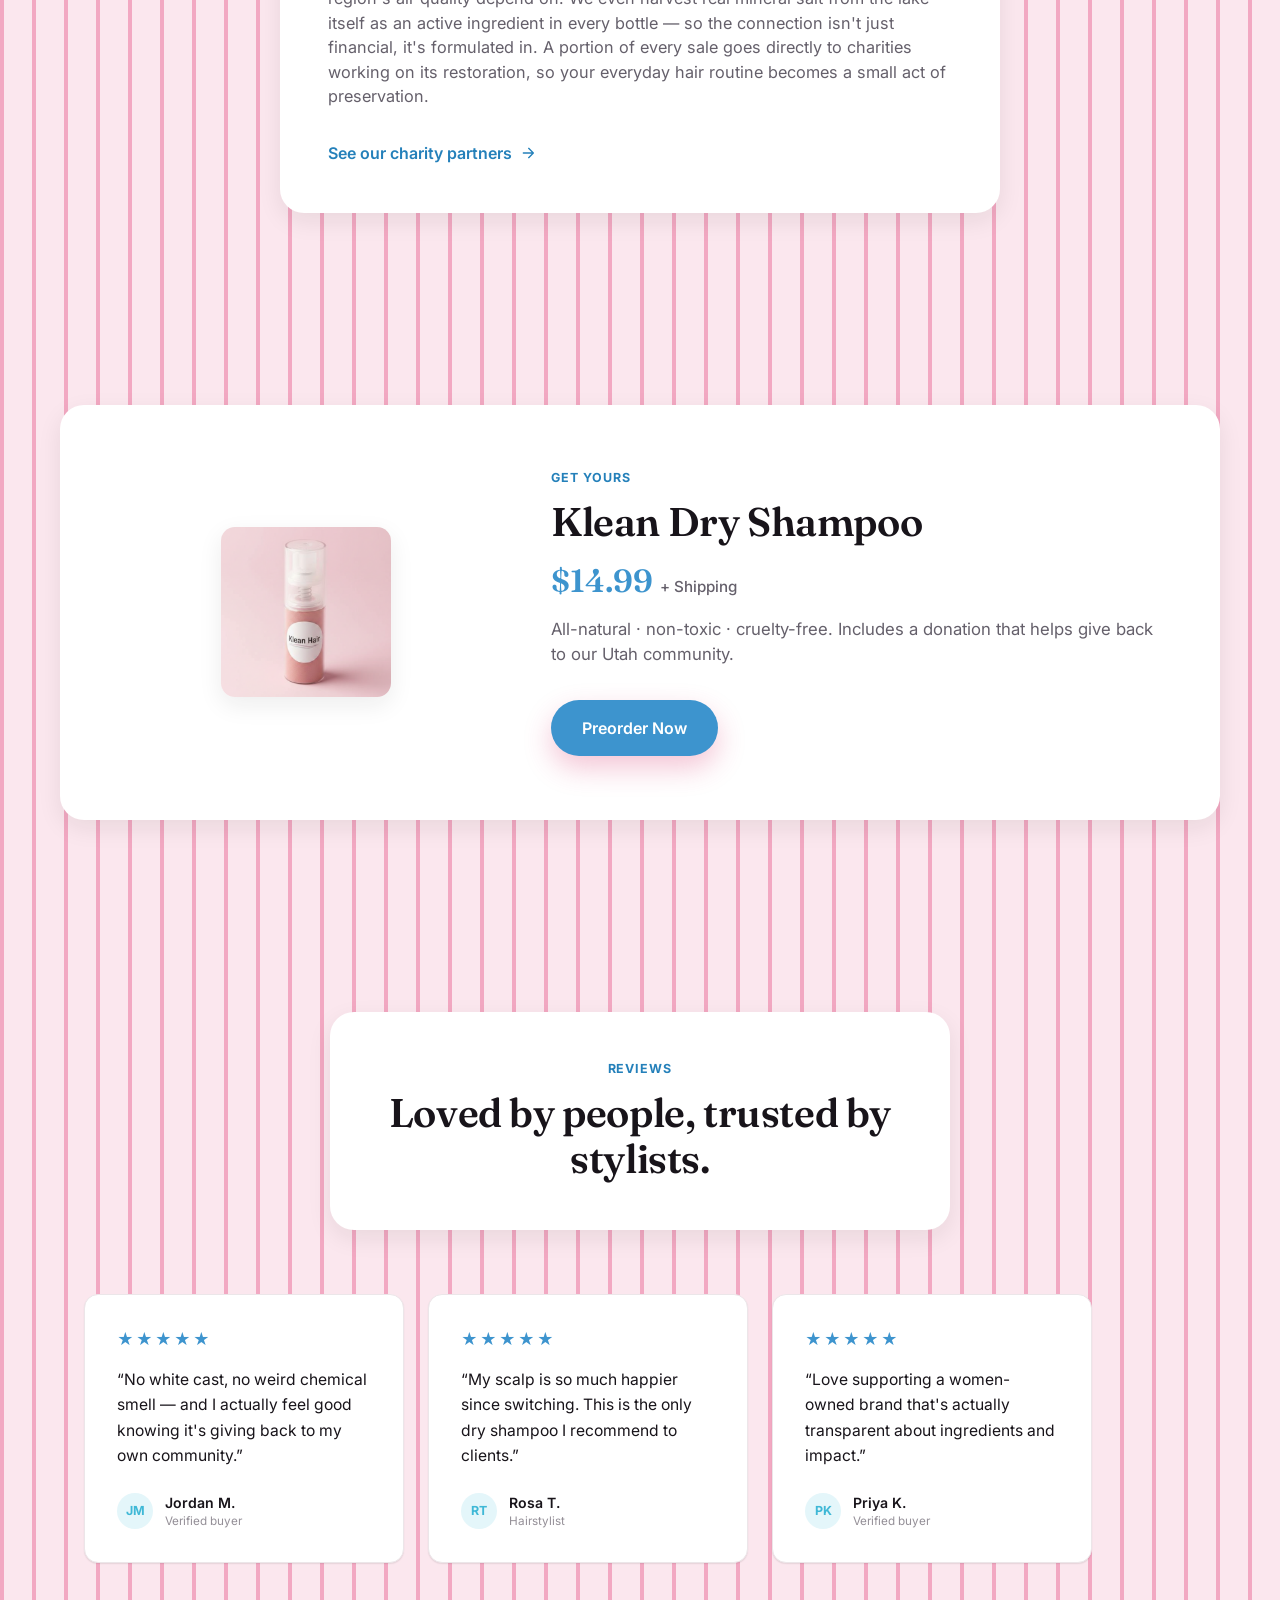
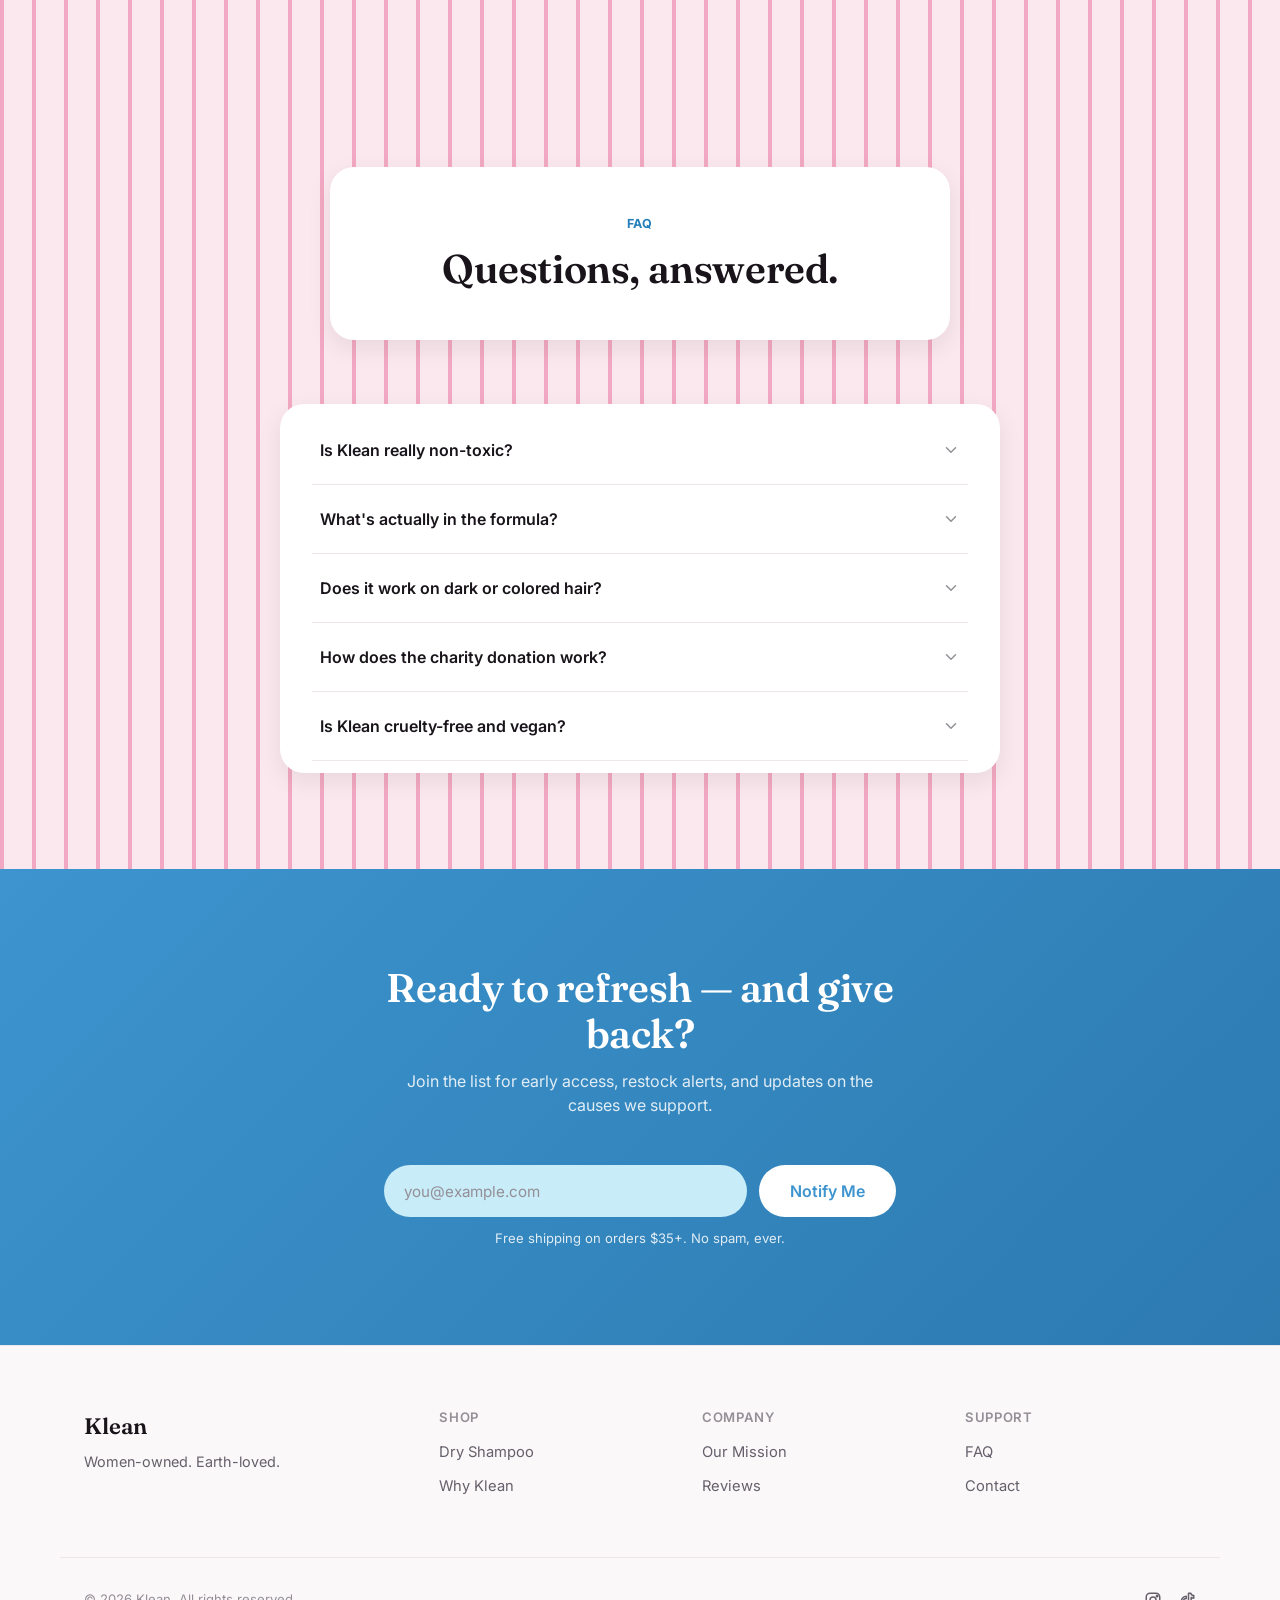
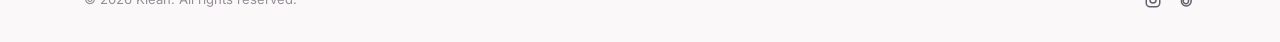
==== commit 492df049: "Update website cert badges to match label: same 7 icons and wording Replaced the old 6-badge set (wh" ====
--- a/index.html
+++ b/index.html
@@ -8,7 +8,7 @@
 <link rel="preconnect" href="https://fonts.googleapis.com">
 <link rel="preconnect" href="https://fonts.gstatic.com" crossorigin>
 <link href="https://fonts.googleapis.com/css2?family=Inter:wght@400;500;600;700;800&family=Fraunces:ital,wght@0,500;0,600;1,500&display=swap" rel="stylesheet">
-<link rel="stylesheet" href="styles.css?v=5">
+<link rel="stylesheet" href="styles.css?v=8">
 <noscript><style>[data-reveal] { opacity: 1 !important; transform: none !important; }</style></noscript>
 </head>
 <body>
@@ -51,7 +51,7 @@
     </nav>
 
     <div class="nav-actions">
-      <a href="cart.html" class="cart-link" aria-label="View cart">
+      <a href="cart.html" class="cart-link" aria-label="View preorder">
         <svg class="icon" viewBox="0 0 24 24"><path d="M6 6h15l-1.5 9h-12.5z"/><path d="M6 6 5 3H2"/><circle cx="9.5" cy="20" r="1.4"/><circle cx="17.5" cy="20" r="1.4"/></svg>
         <span class="cart-badge" id="cart-badge" hidden>0</span>
       </a>
@@ -98,39 +98,45 @@
     <div class="container certs-grid stagger" data-reveal>
       <div class="cert-badge">
         <div class="cert-icon">
-          <svg viewBox="0 0 24 24"><path d="M8 9c-1.2-1.6-1.6-4-.7-5.3C8.4 2.4 9.6 3 10.4 4.3 11 5.3 11 7 10.5 8.2"/><path d="M16 9c1.2-1.6 1.6-4 .7-5.3C15.6 2.4 14.4 3 13.6 4.3 13 5.3 13 7 13.5 8.2"/><path d="M5 13a7 7 0 0 1 14 0c0 4-2 8-7 9-5-1-7-5-7-9z"/><circle cx="9.5" cy="13.5" r=".6" fill="currentColor"/><circle cx="14.5" cy="13.5" r=".6" fill="currentColor"/></svg>
-        </div>
-        <span>Not Tested on Animals</span>
+          <svg viewBox="0 0 24 24" fill="none" stroke="currentColor" stroke-width="1.5" stroke-linecap="round" stroke-linejoin="round"><g transform="translate(0,0.25)"><path d="M9 9.5c-2.3-1.7-3.4-5-2.6-7.3 1.7.4 3.6 3 4.1 5.8"/><path d="M15 9.5c2.3-1.7 3.4-5 2.6-7.3-1.7.4-3.6 3-4.1 5.8"/><circle cx="12" cy="15" r="6.3"/><circle cx="9.6" cy="14.3" r="0.55" fill="currentColor" stroke="none"/><circle cx="14.4" cy="14.3" r="0.55" fill="currentColor" stroke="none"/><path d="M11.1 16.6h1.8l-.9 1.1z" fill="currentColor" stroke="none"/></g></svg>
+        </div>
+        <span>No Animal Testing</span>
       </div>
       <div class="cert-badge">
         <div class="cert-icon cert-icon-accent">
-          <svg viewBox="0 0 24 24"><circle cx="12" cy="9" r="5"/><path d="M12 14v7M9 18h6"/></svg>
+          <svg viewBox="0 0 24 24" fill="none" stroke="currentColor" stroke-width="2" stroke-linecap="round" stroke-linejoin="round"><g transform="translate(0,0.44)"><circle cx="12" cy="9" r="5"/><path d="M12 14v7M9 18h6"/></g></svg>
         </div>
         <span>Women-Owned</span>
       </div>
       <div class="cert-badge">
         <div class="cert-icon">
-          <svg viewBox="0 0 24 24"><path d="M12 2.5 14 8l5.5.5-4.2 3.7L16.5 18 12 14.8 7.5 18l1.2-5.8L4.5 8.5 10 8z"/></svg>
-        </div>
-        <span>Made in the USA</span>
+          <svg viewBox="0 0 24 24" fill="none" stroke="currentColor" stroke-width="1.6" stroke-linejoin="miter"><path d="M5 4h9v4h5v12H5z" transform="translate(0.44,-0.59)"/></svg>
+        </div>
+        <span>Utah Formulated</span>
       </div>
       <div class="cert-badge">
         <div class="cert-icon cert-icon-accent">
-          <svg viewBox="0 0 24 24"><path d="M5 21c-1-4 1-13 11-15 4-1 6 1 6 1s-1 7-6 10c-3 2-7 2-9 1z"/><path d="M5 21c2-5 6-9 11-11"/></svg>
-        </div>
-        <span>Certified Organic</span>
+          <svg viewBox="0 0 24 24" fill="none" stroke="currentColor" stroke-width="2" stroke-linecap="round" stroke-linejoin="round"><g transform="translate(-0.46,-0.97)"><path d="M5 21c-1-4 1-13 11-15 4-1 6 1 6 1s-1 7-6 10c-3 2-7 2-9 1z"/><path d="M5 21c2-5 6-9 11-11"/></g></svg>
+        </div>
+        <span>Plant-Derived</span>
       </div>
       <div class="cert-badge">
         <div class="cert-icon">
-          <svg viewBox="0 0 24 24"><path d="M12 21V10"/><path d="M12 10C12 5 8 3 4 3c0 5 2 8 8 7z"/><path d="M12 13c0-4.5 3.5-6.5 8-6.5 0 4.5-2 7.5-8 6.5z"/></svg>
+          <svg viewBox="0 0 24 24" fill="none" stroke="currentColor" stroke-width="2" stroke-linecap="round" stroke-linejoin="round"><path d="M12 21V10"/><path d="M12 10C12 5 8 3 4 3c0 5 2 8 8 7z"/><path d="M12 13c0-4.5 3.5-6.5 8-6.5 0 4.5-2 7.5-8 6.5z"/></svg>
         </div>
         <span>100% Vegan</span>
       </div>
       <div class="cert-badge">
         <div class="cert-icon cert-icon-accent">
-          <svg viewBox="0 0 24 24"><path d="M12 3 4 6v6c0 5 3.5 8.5 8 9 4.5-.5 8-4 8-9V6z"/><path d="M9 12l2 2 4-4.5"/></svg>
-        </div>
-        <span>Toxin-Free</span>
+          <svg viewBox="0 0 24 24" fill="none" stroke="currentColor" stroke-width="2" stroke-linecap="round" stroke-linejoin="round"><path d="M12 3 4 6v6c0 5 3.5 8.5 8 9 4.5-.5 8-4 8-9V6z"/><path d="M9 12l2 2 4-4.5"/></svg>
+        </div>
+        <span>Paraben-Free</span>
+      </div>
+      <div class="cert-badge">
+        <div class="cert-icon">
+          <svg viewBox="0 0 24 24" fill="none" stroke="currentColor" stroke-width="1.6" stroke-linecap="round" stroke-linejoin="round"><g transform="translate(0,-0.5)"><rect x="7.5" y="9.5" width="9" height="11.5" rx="1.6"/><path d="M10.3 9.5V6.3a1.7 1.7 0 0 1 1.7-1.7h0a1.7 1.7 0 0 1 1.7 1.7v3.2"/><line x1="4" y1="20" x2="20" y2="4"/></g></svg>
+        </div>
+        <span>Aerosol-Free</span>
       </div>
     </div>
   </section>
@@ -229,7 +235,7 @@
         <h2>Klean Dry Shampoo</h2>
         <p class="price">$14.99 <span class="price-shipping">+ Shipping</span></p>
         <p class="section-sub">All-natural &middot; non-toxic &middot; cruelty-free. Includes a donation that helps give back to our Utah community.</p>
-        <a href="cart.html" class="btn btn-primary btn-lg" id="add-to-cart-btn">Add to Cart</a>
+        <a href="cart.html" class="btn btn-primary btn-lg" id="add-to-cart-btn">Preorder Now</a>
       </div>
     </div>
   </section>
@@ -381,6 +387,6 @@
   <svg class="icon" viewBox="0 0 24 24"><path d="M12 19V5M5 12l7-7 7 7"/></svg>
 </button>
 
-<script src="script.js?v=5"></script>
+<script src="script.js?v=8"></script>
 </body>
 </html>
